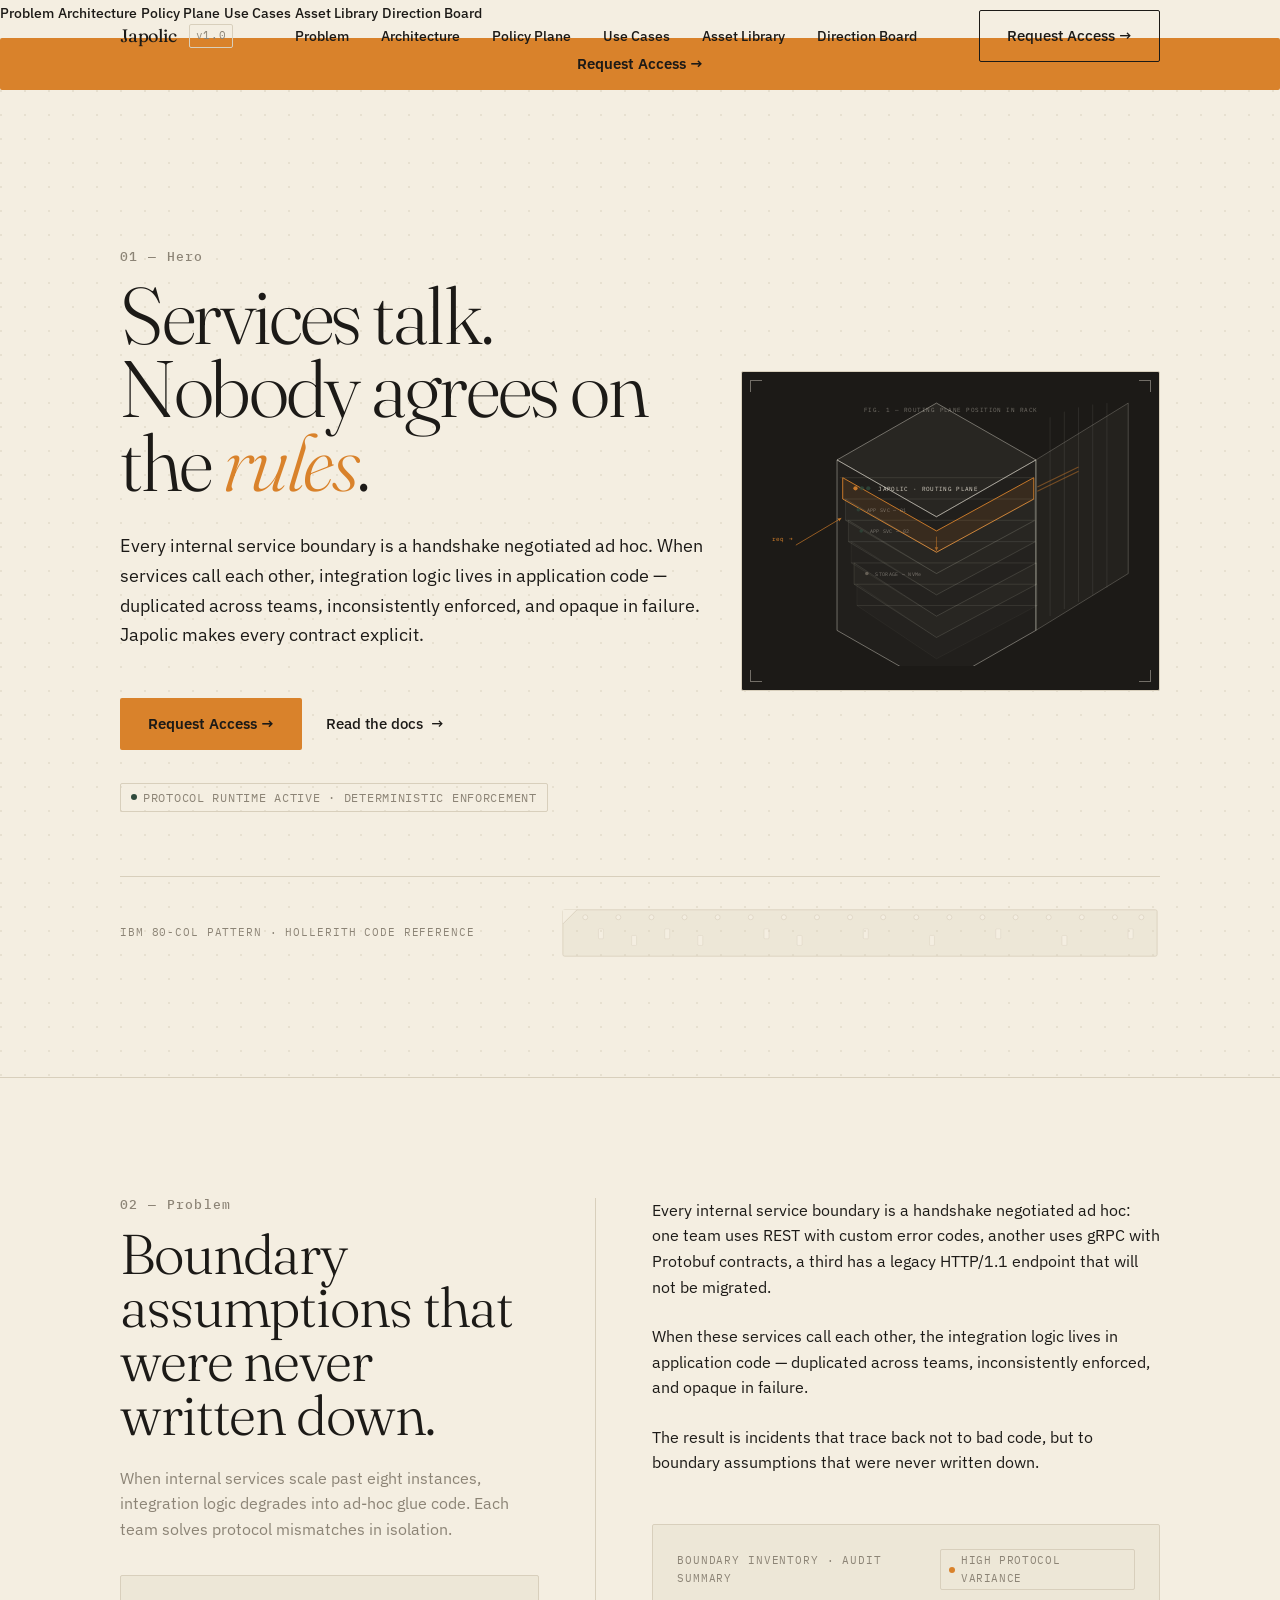
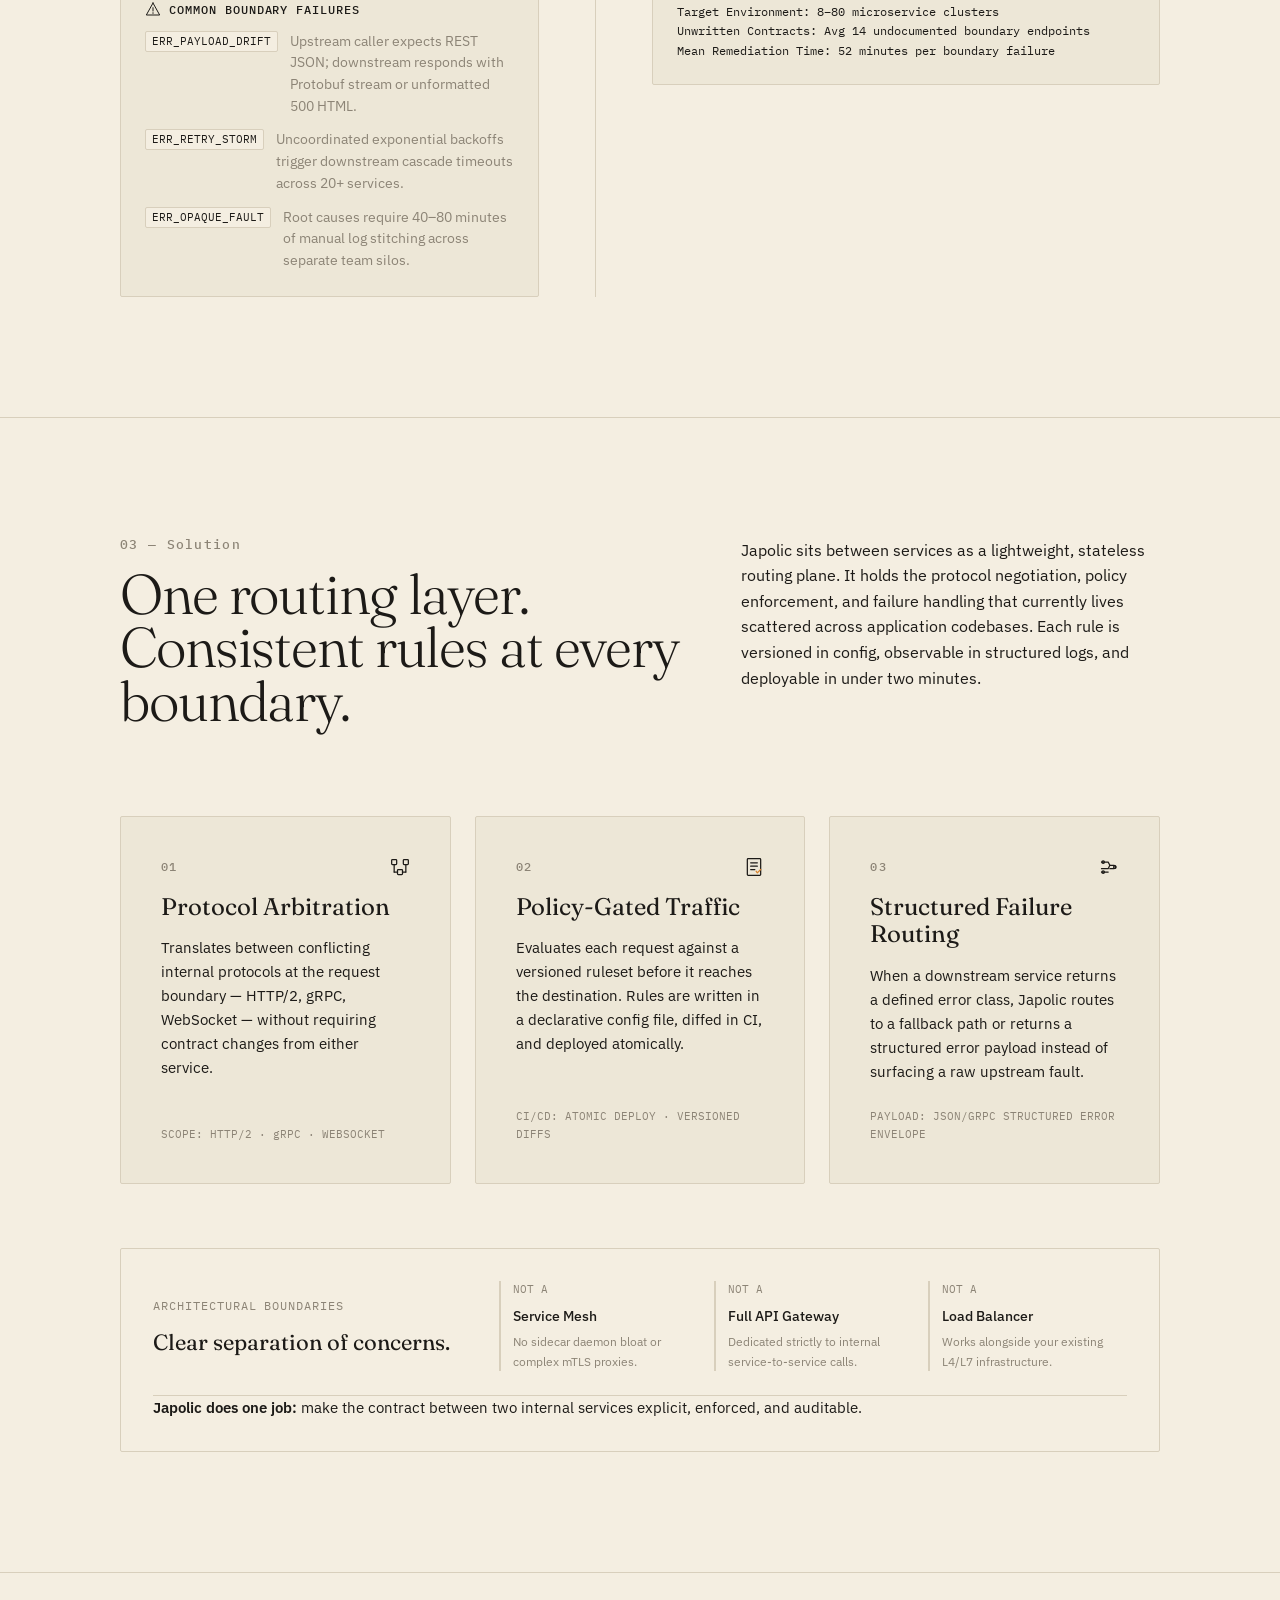
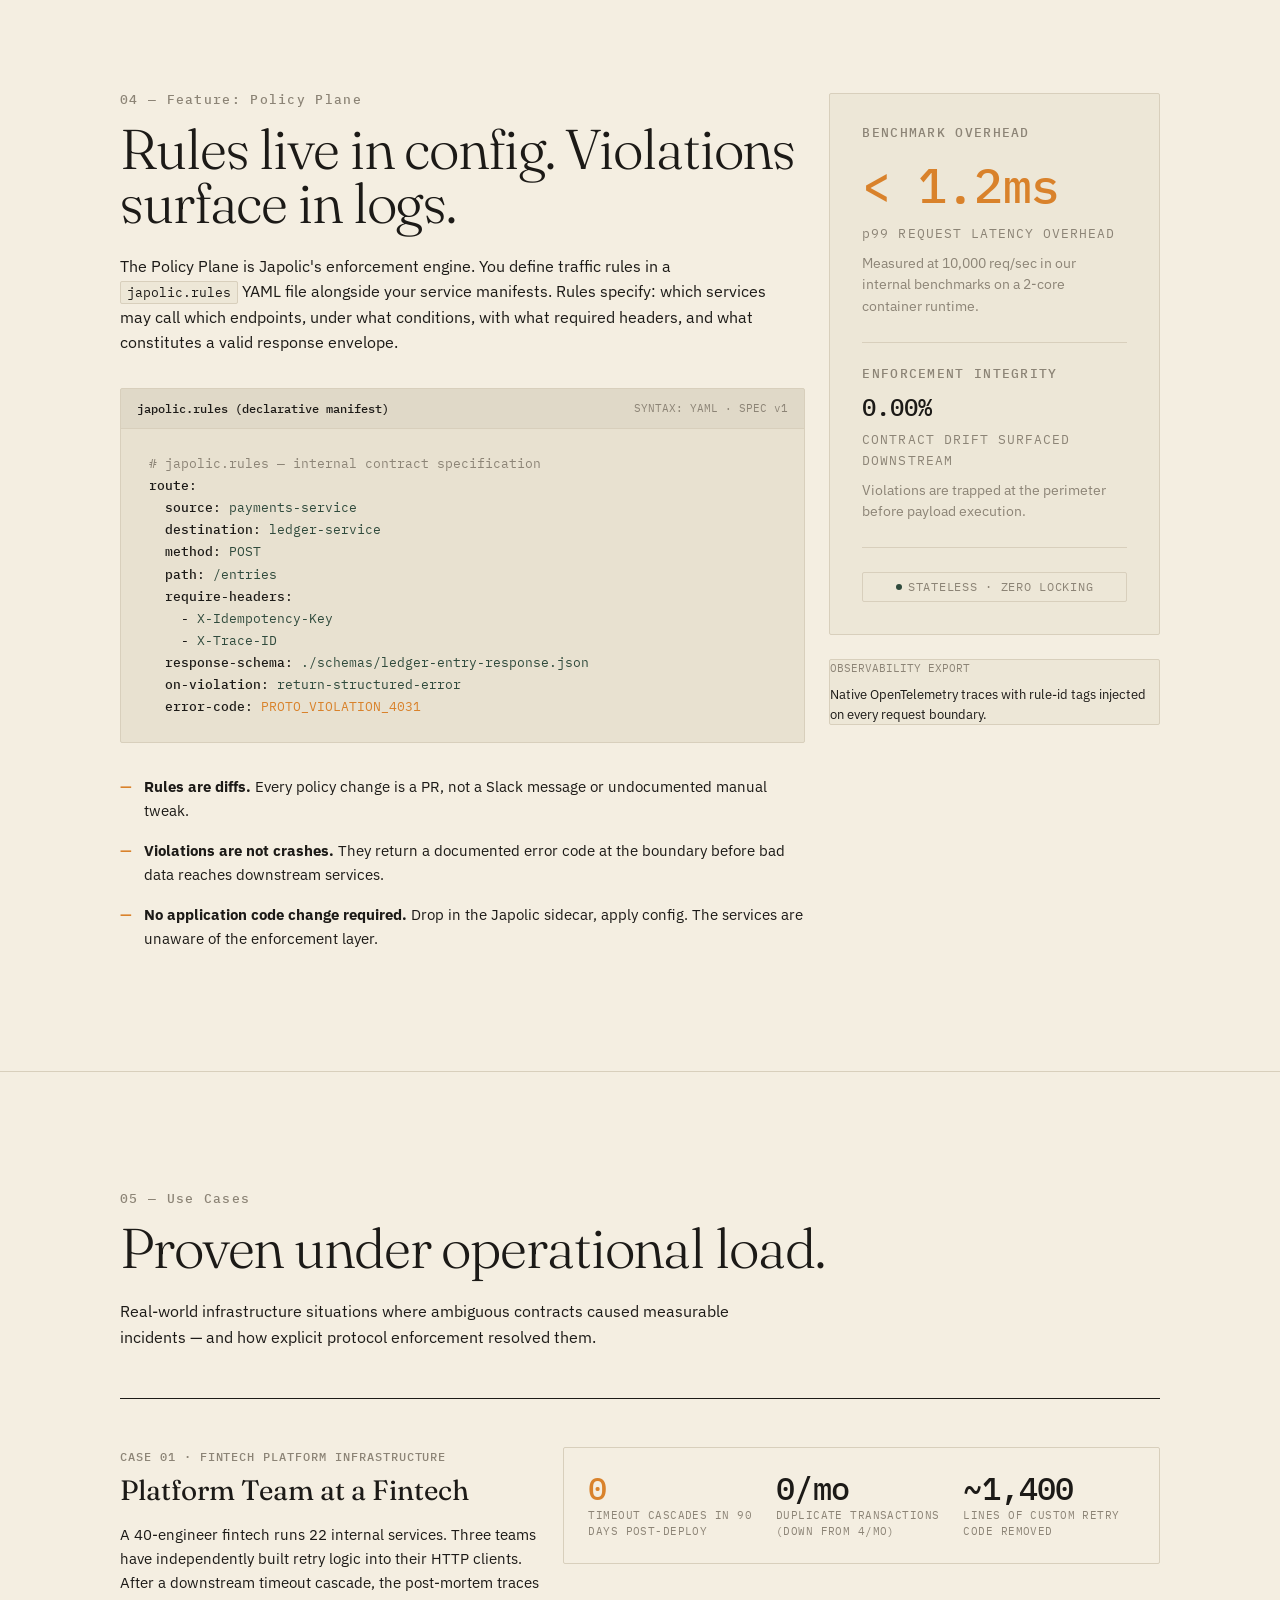
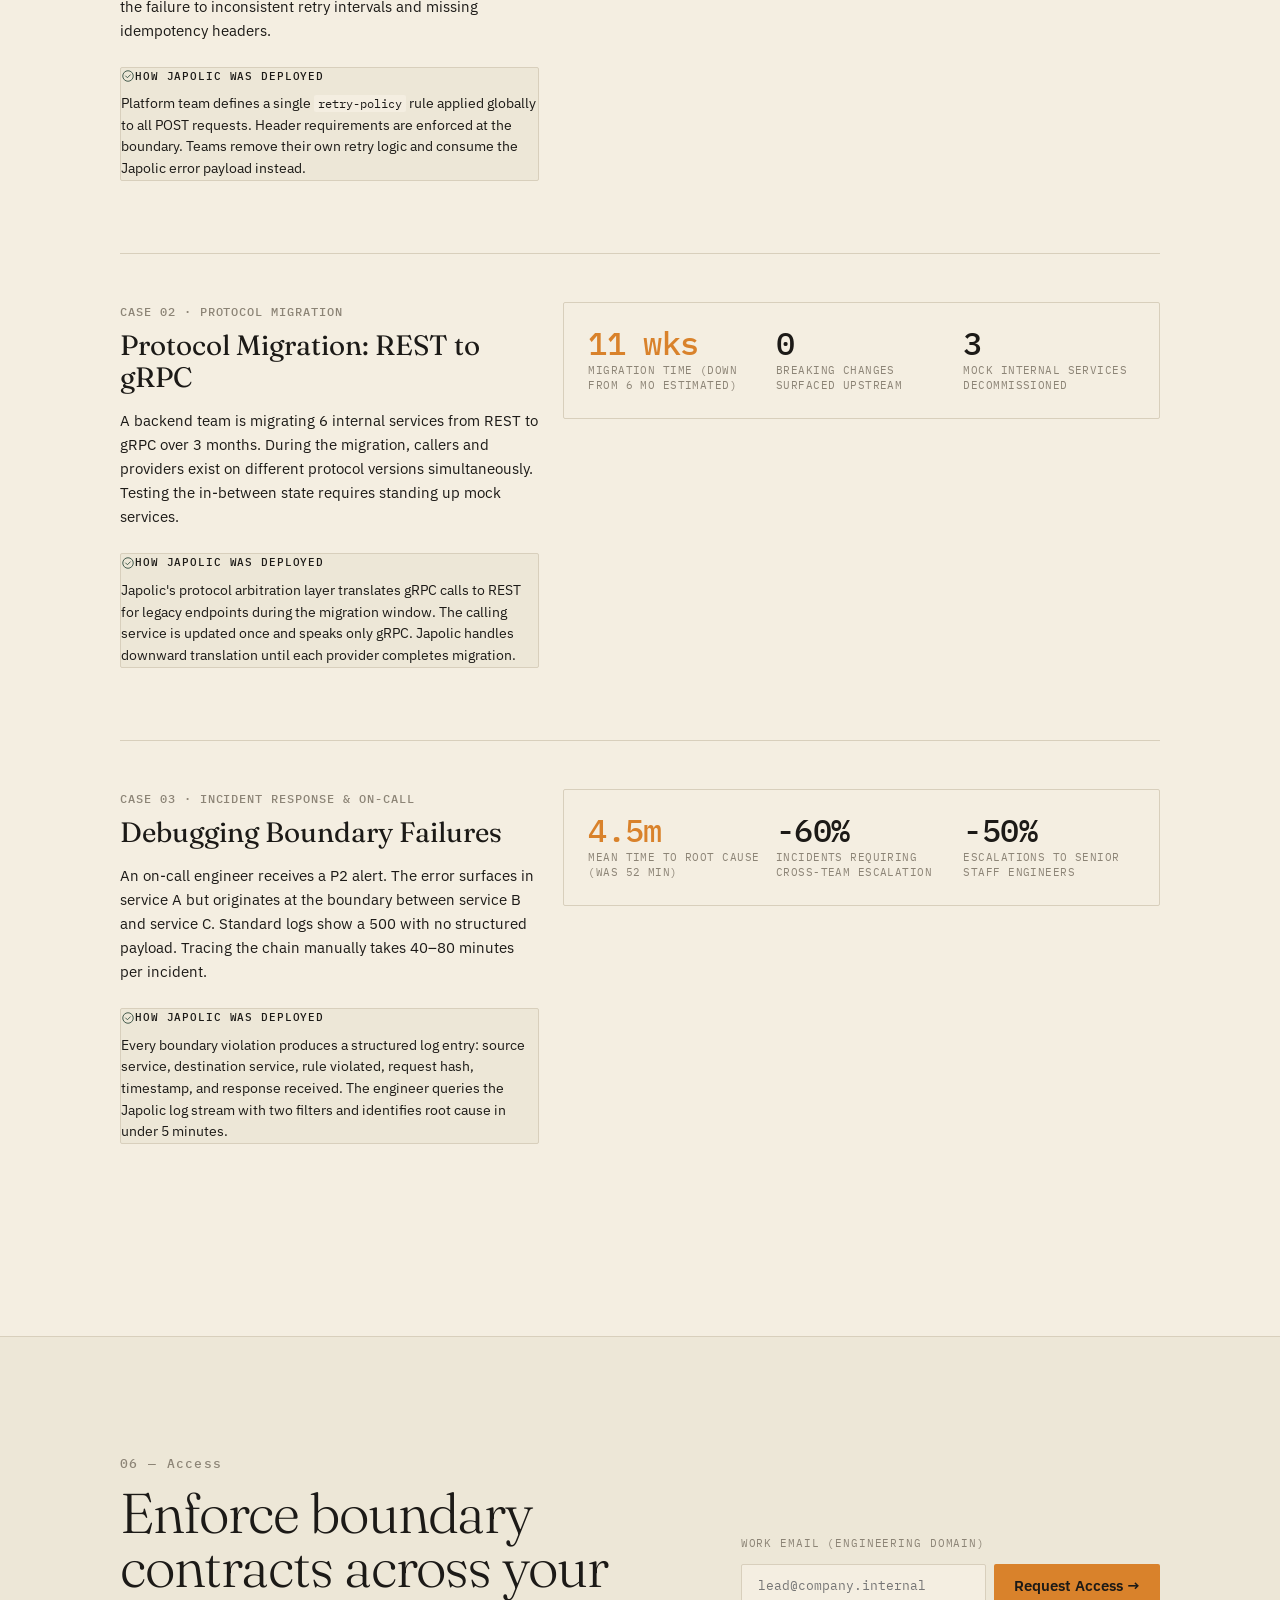
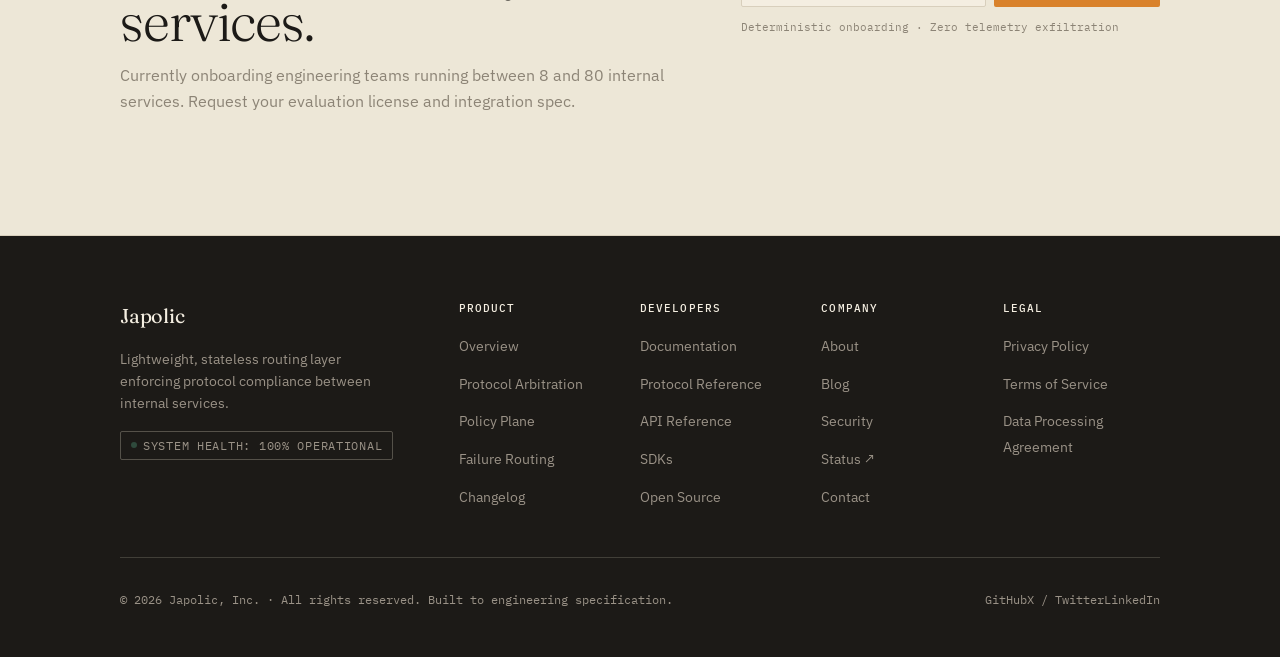
==== index.html @ 3a9a4a9c "Create SVG assets: dot-grid, punch-card motif, engineering registration marks, isometric" ====
<!DOCTYPE html>
<html lang="en">
<head>
  <meta charset="UTF-8">
  <meta name="viewport" content="width=device-width, initial-scale=1.0">
  <title>Japolic — Protocol Enforcement &amp; Routing for Internal Services</title>
  <meta name="description" content="Japolic sits between services as a lightweight, stateless routing plane. It holds protocol negotiation, policy enforcement, and structured failure handling.">
  
  <!-- Single Source of Truth Stylesheets -->
  <link rel="stylesheet" href="tokens.css">
  <link rel="stylesheet" href="landing.css">
</head>
<body>

  <!-- Accessible Skip Link -->
  <a href="#main-content" class="skip-link">Skip to main content</a>

  <!-- ============================================================
       00 — NAVIGATION
       ============================================================ -->
  <header class="site-header" id="site-header">
    <div class="nav-container">
      <div class="brand-group">
        <a href="#hero" class="brand-wordmark" aria-label="Japolic Homepage">Japolic</a>
        <span class="brand-version">v1.0</span>
      </div>

      <nav aria-label="Primary Navigation">
        <ul class="nav-links">
          <li><a href="#problem" class="nav-link">Problem</a></li>
          <li><a href="#solution" class="nav-link">Architecture</a></li>
          <li><a href="#feature" class="nav-link">Policy Plane</a></li>
          <li><a href="#use-cases" class="nav-link">Use Cases</a></li>
          <li><a href="assets.html" class="nav-link">Asset Library</a></li>
          <li><a href="direction.html" class="nav-link">Direction Board</a></li>
        </ul>
      </nav>

      <div class="nav-actions">
        <a href="#request-access" class="btn-ghost">Request Access &rarr;</a>
        <button class="nav-toggle" id="nav-toggle" aria-expanded="false" aria-controls="mobile-nav" aria-label="Toggle navigation menu">
          Menu
        </button>
      </div>
    </div>
  </header>

  <!-- Collapsible Mobile Navigation Drawer -->
  <div class="mobile-nav-drawer" id="mobile-nav" aria-hidden="true">
    <a href="#problem" class="nav-link mobile-link">Problem</a>
    <a href="#solution" class="nav-link mobile-link">Architecture</a>
    <a href="#feature" class="nav-link mobile-link">Policy Plane</a>
    <a href="#use-cases" class="nav-link mobile-link">Use Cases</a>
    <a href="assets.html" class="nav-link mobile-link">Asset Library</a>
    <a href="direction.html" class="nav-link mobile-link">Direction Board</a>
    <a href="#request-access" class="btn-primary" style="margin-top: 12px; width: 100%; text-align: center;">Request Access &rarr;</a>
  </div>

  <main id="main-content">

    <!-- ============================================================
         01 — HERO
         ============================================================ -->
    <section class="hero-section" id="hero" aria-labelledby="hero-title">
      <!-- Background SVG Dot Grid -->
      <div class="hero-backdrop" aria-hidden="true">
        <svg width="100%" height="100%" xmlns="http://www.w3.org/2000/svg">
          <defs>
            <pattern id="hero-dot-grid" x="0" y="0" width="24" height="24" patternUnits="userSpaceOnUse">
              <circle cx="1" cy="1" r="1" fill="var(--c-hairline)"/>
            </pattern>
          </defs>
          <rect width="100%" height="100%" fill="url(#hero-dot-grid)"/>
        </svg>
      </div>

      <div class="container hero-content">
        <!-- 7-Column Left Content -->
        <div class="hero-text-col">
          <span class="label">01 &mdash; Hero</span>
          <h1 class="hero-h1" id="hero-title">
            Services talk. Nobody agrees on the <em>rules</em>.
          </h1>
          <p class="hero-sub">
            Every internal service boundary is a handshake negotiated ad hoc. When services call each other, integration logic lives in application code &mdash; duplicated across teams, inconsistently enforced, and opaque in failure. Japolic makes every contract explicit.
          </p>
          <div class="hero-cta-group">
            <a href="#request-access" class="btn-primary">Request Access &rarr;</a>
            <a href="#solution" class="text-arrow-link">
              Read the docs <span class="arrow">&rarr;</span>
            </a>
          </div>

          <div style="margin-top: var(--sp-32);">
            <div class="status-chip">
              <span class="status-dot ok"></span>
              <span>PROTOCOL RUNTIME ACTIVE &middot; DETERMINISTIC ENFORCEMENT</span>
            </div>
          </div>
        </div>

        <!-- 5-Column Right: Isometric Server Rack Line Drawing -->
        <div class="hero-diagram-col">
          <div class="hero-diagram-frame" role="img" aria-label="Isometric technical drawing of a server rack with Japolic routing plane highlighted in amber">
            <!-- Engineering corner marks -->
            <div class="reg-mark-tl"></div>
            <div class="reg-mark-tr"></div>
            <div class="reg-mark-bl"></div>
            <div class="reg-mark-br"></div>

            <svg width="100%" height="auto" viewBox="0 0 520 380" xmlns="http://www.w3.org/2000/svg" style="display: block;">
              <defs>
                <marker id="arr-amber-hero" markerWidth="6" markerHeight="6" refX="5" refY="3" orient="auto">
                  <path d="M0,0.5 L5,3 L0,5.5 Z" fill="var(--c-amber)"/>
                </marker>
              </defs>

              <!-- Rack Outer Shell Front Face -->
              <polygon points="100,330 240,410 380,330 380,90 240,170 100,90"
                       fill="rgba(244,238,225,0.025)"
                       stroke="rgba(244,238,225,0.55)" stroke-width="1"/>
              <!-- Top Face -->
              <polygon points="100,90 240,170 380,90 240,10"
                       fill="rgba(244,238,225,0.05)"
                       stroke="rgba(244,238,225,0.55)" stroke-width="1"/>
              <!-- Right Side Face -->
              <polygon points="380,90 380,330 510,250 510,10"
                       fill="rgba(244,238,225,0.035)"
                       stroke="rgba(244,238,225,0.3)" stroke-width="1"/>

              <!-- Rack Unit Dividers -->
              <g stroke="rgba(244,238,225,0.18)" stroke-width="0.75">
                <line x1="104" y1="115" x2="376" y2="115"/>
                <line x1="108" y1="145" x2="377" y2="145"/>
                <line x1="112" y1="175" x2="378" y2="175"/>
                <line x1="116" y1="205" x2="379" y2="205"/>
                <line x1="120" y1="235" x2="380" y2="235"/>
                <line x1="124" y1="265" x2="381" y2="265"/>
                <line x1="128" y1="295" x2="382" y2="295"/>
              </g>

              <!-- U1 — JAPOLIC ROUTING PLANE (Amber Accent) -->
              <polygon points="108,115 240,190 377,115 377,145 240,220 108,145"
                       fill="rgba(217,130,43,0.12)"
                       stroke="var(--c-amber)" stroke-width="1.25"/>
              <circle cx="126" cy="130" r="3" fill="var(--c-amber)" opacity="0.9"/>
              <circle cx="135" cy="130" r="3" fill="var(--c-green)" opacity="0.8"/>
              <circle cx="144" cy="130" r="3" fill="var(--c-green)" opacity="0.8"/>
              <text x="158" y="134" font-family="var(--font-mono)" font-size="8"
                    fill="rgba(244,238,225,0.85)" letter-spacing="0.06em">JAPOLIC &middot; ROUTING PLANE</text>

              <!-- U2 — APP SVC 01 -->
              <polygon points="112,145 240,220 378,145 378,175 240,250 112,175"
                       fill="rgba(244,238,225,0.03)"
                       stroke="rgba(244,238,225,0.18)" stroke-width="0.75"/>
              <circle cx="130" cy="160" r="2.5" fill="var(--c-green)" opacity="0.7"/>
              <text x="142" y="163" font-family="var(--font-mono)" font-size="7"
                    fill="rgba(244,238,225,0.4)" letter-spacing="0.06em">APP SVC &mdash; 01</text>

              <!-- U3 — APP SVC 02 -->
              <polygon points="116,175 240,250 379,175 379,205 240,280 116,205"
                       fill="rgba(244,238,225,0.03)"
                       stroke="rgba(244,238,225,0.18)" stroke-width="0.75"/>
              <circle cx="134" cy="190" r="2.5" fill="var(--c-green)" opacity="0.7"/>
              <text x="146" y="193" font-family="var(--font-mono)" font-size="7"
                    fill="rgba(244,238,225,0.4)" letter-spacing="0.06em">APP SVC &mdash; 02</text>

              <!-- U4 — Empty -->
              <polygon points="120,205 240,280 380,205 380,235 240,310 120,235"
                       fill="rgba(244,238,225,0.01)"
                       stroke="rgba(244,238,225,0.10)" stroke-width="0.75"/>

              <!-- U5 — Storage -->
              <polygon points="124,235 240,310 381,235 381,265 240,340 124,265"
                       fill="rgba(244,238,225,0.03)"
                       stroke="rgba(244,238,225,0.18)" stroke-width="0.75"/>
              <circle cx="142" cy="250" r="2.5" fill="var(--c-muted)" opacity="0.6"/>
              <text x="154" y="253" font-family="var(--font-mono)" font-size="7"
                    fill="rgba(244,238,225,0.4)" letter-spacing="0.06em">STORAGE &mdash; NVMe</text>

              <!-- U6 — Empty -->
              <polygon points="128,265 240,340 382,265 382,295 240,370 128,295"
                       fill="rgba(244,238,225,0.01)"
                       stroke="rgba(244,238,225,0.08)" stroke-width="0.75"/>

              <!-- Right Face Bus & Channel -->
              <g stroke="rgba(244,238,225,0.12)" stroke-width="1">
                <line x1="400" y1="30" x2="400" y2="310"/>
                <line x1="420" y1="22" x2="420" y2="300"/>
                <line x1="440" y1="16" x2="440" y2="290"/>
                <line x1="460" y1="12" x2="460" y2="280"/>
                <line x1="480" y1="10" x2="480" y2="270"/>
              </g>

              <!-- Amber Cable Route -->
              <g stroke="rgba(217,130,43,0.45)" stroke-width="1.5">
                <line x1="382" y1="128" x2="440" y2="100"/>
                <line x1="382" y1="134" x2="440" y2="106"/>
              </g>

              <!-- Incoming Request Vector -->
              <path d="M 42,210 L 106,172"
                    stroke="var(--c-amber)" stroke-width="1"
                    fill="none" opacity="0.9"
                    marker-end="url(#arr-amber-hero)"/>
              <path d="M 240,198 L 240,218"
                    stroke="var(--c-amber)" stroke-width="1"
                    fill="none" opacity="0.7"
                    marker-end="url(#arr-amber-hero)"/>

              <text x="8" y="204" font-family="var(--font-mono)" font-size="8"
                    fill="var(--c-amber)" letter-spacing="0.06em">req &rarr;</text>

              <text x="260" y="22" text-anchor="middle"
                    font-family="var(--font-mono)" font-size="8"
                    fill="rgba(244,238,225,0.4)" letter-spacing="0.08em">
                FIG. 1 &mdash; ROUTING PLANE POSITION IN RACK
              </text>
            </svg>
          </div>
        </div>
      </div>

      <!-- Hollerith Punch-Card Decorative Motif Strip -->
      <div class="container punch-card-strip-wrap">
        <span class="punch-card-label">IBM 80-COL PATTERN &middot; HOLLERITH CODE REFERENCE</span>
        <svg width="600" height="48" viewBox="0 0 720 58" xmlns="http://www.w3.org/2000/svg" aria-label="Punch-card encoding strip" role="img" style="max-width: 100%;">
          <rect x="1" y="1" width="718" height="56" rx="2" fill="var(--c-surface)" stroke="var(--c-hairline)" stroke-width="1"/>
          <polygon points="1,1 18,1 1,18" fill="var(--c-paper)"/>
          <line x1="1" y1="18" x2="18" y2="1" stroke="var(--c-hairline)" stroke-width="1"/>
          <!-- Sprockets -->
          <g fill="var(--c-paper)" stroke="var(--c-hairline)" stroke-width="0.75">
            <circle cx="28" cy="10" r="3"/>
            <circle cx="68" cy="10" r="3"/>
            <circle cx="108" cy="10" r="3"/>
            <circle cx="148" cy="10" r="3"/>
            <circle cx="188" cy="10" r="3"/>
            <circle cx="228" cy="10" r="3"/>
            <circle cx="268" cy="10" r="3"/>
            <circle cx="308" cy="10" r="3"/>
            <circle cx="348" cy="10" r="3"/>
            <circle cx="388" cy="10" r="3"/>
            <circle cx="428" cy="10" r="3"/>
            <circle cx="468" cy="10" r="3"/>
            <circle cx="508" cy="10" r="3"/>
            <circle cx="548" cy="10" r="3"/>
            <circle cx="588" cy="10" r="3"/>
            <circle cx="628" cy="10" r="3"/>
            <circle cx="668" cy="10" r="3"/>
            <circle cx="700" cy="10" r="3"/>
          </g>
          <!-- Punched slots -->
          <g fill="var(--c-paper)" stroke="var(--c-hairline)" stroke-width="0.5">
            <rect x="44" y="24" width="6" height="12" rx="1"/>
            <rect x="84" y="32" width="6" height="12" rx="1"/>
            <rect x="124" y="24" width="6" height="12" rx="1"/>
            <rect x="164" y="32" width="6" height="12" rx="1"/>
            <rect x="244" y="24" width="6" height="12" rx="1"/>
            <rect x="284" y="32" width="6" height="12" rx="1"/>
            <rect x="364" y="24" width="6" height="12" rx="1"/>
            <rect x="444" y="32" width="6" height="12" rx="1"/>
            <rect x="524" y="24" width="6" height="12" rx="1"/>
            <rect x="604" y="32" width="6" height="12" rx="1"/>
            <rect x="684" y="24" width="6" height="12" rx="1"/>
          </g>
        </svg>
      </div>
    </section>

    <!-- ============================================================
         02 — THE PROBLEM
         ============================================================ -->
    <section class="problem-section" id="problem" aria-labelledby="problem-title">
      <div class="container">
        <div class="problem-grid">
          <!-- 5-Column Left Header & Friction Breakdown -->
          <div class="problem-header-col">
            <span class="label">02 &mdash; Problem</span>
            <h2 class="section-h2" id="problem-title">
              Boundary assumptions that were never written down.
            </h2>
            <p class="body-lead" style="color: var(--c-muted);">
              When internal services scale past eight instances, integration logic degrades into ad-hoc glue code. Each team solves protocol mismatches in isolation.
            </p>

            <div class="problem-callout-box">
              <div class="problem-callout-title">
                <!-- Warning/Violation Icon -->
                <svg width="16" height="16" viewBox="0 0 24 24" fill="none" aria-hidden="true">
                  <path d="M12 3L2 21h20L12 3z" stroke="var(--c-ink)" stroke-width="1.5" stroke-linecap="round" stroke-linejoin="round"/>
                  <line x1="12" y1="10" x2="12" y2="15" stroke="var(--c-ink)" stroke-width="1.5" stroke-linecap="round"/>
                  <circle cx="12" cy="18" r="0.75" fill="var(--c-ink)" stroke="var(--c-ink)" stroke-width="0.5"/>
                </svg>
                <span>COMMON BOUNDARY FAILURES</span>
              </div>
              <ul class="problem-items-list">
                <li class="problem-item">
                  <span class="problem-item-code">ERR_PAYLOAD_DRIFT</span>
                  <span>Upstream caller expects REST JSON; downstream responds with Protobuf stream or unformatted 500 HTML.</span>
                </li>
                <li class="problem-item">
                  <span class="problem-item-code">ERR_RETRY_STORM</span>
                  <span>Uncoordinated exponential backoffs trigger downstream cascade timeouts across 20+ services.</span>
                </li>
                <li class="problem-item">
                  <span class="problem-item-code">ERR_OPAQUE_FAULT</span>
                  <span>Root causes require 40&ndash;80 minutes of manual log stitching across separate team silos.</span>
                </li>
              </ul>
            </div>
          </div>

          <!-- 1-Column Center Hairline Divider -->
          <div class="problem-divider-col">
            <div class="vertical-rule"></div>
          </div>

          <!-- 6-Column Right Body & Analysis -->
          <div class="problem-body-col">
            <p class="body-lead">
              Every internal service boundary is a handshake negotiated ad hoc: one team uses REST with custom error codes, another uses gRPC with Protobuf contracts, a third has a legacy HTTP/1.1 endpoint that will not be migrated.
            </p>
            <p class="body-lead">
              When these services call each other, the integration logic lives in application code &mdash; duplicated across teams, inconsistently enforced, and opaque in failure.
            </p>
            <p class="body-lead">
              The result is incidents that trace back not to bad code, but to boundary assumptions that were never written down.
            </p>

            <!-- Technical Registration Frame Specimen -->
            <div style="margin-top: var(--sp-48); background: var(--c-surface); border: 1px solid var(--c-hairline); border-radius: var(--r-sm); padding: var(--sp-24);">
              <div style="display: flex; align-items: center; justify-content: space-between; margin-bottom: 12px;">
                <span style="font-family: var(--font-mono); font-size: 11px; letter-spacing: 0.08em; color: var(--c-muted);">BOUNDARY INVENTORY &middot; AUDIT SUMMARY</span>
                <span class="status-chip" style="padding: 2px 8px; font-size: 11px;">
                  <span class="status-dot warn"></span>
                  <span>HIGH PROTOCOL VARIANCE</span>
                </span>
              </div>
              <div style="font-family: var(--font-mono); font-size: 12px; line-height: 1.6; color: var(--c-ink);">
                <div>Target Environment: 8&ndash;80 microservice clusters</div>
                <div>Unwritten Contracts: Avg 14 undocumented boundary endpoints</div>
                <div>Mean Remediation Time: 52 minutes per boundary failure</div>
              </div>
            </div>
          </div>
        </div>
      </div>
    </section>

    <!-- ============================================================
         03 — THE SOLUTION
         ============================================================ -->
    <section class="solution-section" id="solution" aria-labelledby="solution-title">
      <div class="container">
        <!-- Section Header -->
        <div class="solution-header-grid">
          <div class="solution-header-left">
            <span class="label">03 &mdash; Solution</span>
            <h2 class="section-h2" id="solution-title">
              One routing layer. Consistent rules at every boundary.
            </h2>
          </div>
          <div class="solution-header-right">
            <p class="body-lead">
              Japolic sits between services as a lightweight, stateless routing plane. It holds the protocol negotiation, policy enforcement, and failure handling that currently lives scattered across application codebases. Each rule is versioned in config, observable in structured logs, and deployable in under two minutes.
            </p>
          </div>
        </div>

        <!-- 3 Core Capabilities Cards -->
        <div class="capabilities-grid">
          <!-- Card 1 -->
          <div class="capability-card">
            <div>
              <div class="capability-num">
                <span>01</span>
                <!-- Protocol icon -->
                <svg width="20" height="20" viewBox="0 0 24 24" fill="none" aria-hidden="true">
                  <rect x="2" y="3" width="6" height="6" rx="1" stroke="var(--c-ink)" stroke-width="1.5"/>
                  <rect x="16" y="3" width="6" height="6" rx="1" stroke="var(--c-ink)" stroke-width="1.5"/>
                  <rect x="9" y="15" width="6" height="6" rx="1" stroke="var(--c-ink)" stroke-width="1.5"/>
                  <line x1="5" y1="9" x2="5" y2="18" stroke="var(--c-ink)" stroke-width="1.5" stroke-linecap="round"/>
                  <line x1="5" y1="18" x2="9" y2="18" stroke="var(--c-ink)" stroke-width="1.5" stroke-linecap="round"/>
                  <line x1="19" y1="9" x2="19" y2="18" stroke="var(--c-ink)" stroke-width="1.5" stroke-linecap="round"/>
                  <line x1="15" y1="18" x2="19" y2="18" stroke="var(--c-ink)" stroke-width="1.5" stroke-linecap="round"/>
                </svg>
              </div>
              <h3 class="capability-title">Protocol Arbitration</h3>
              <p class="capability-desc">
                Translates between conflicting internal protocols at the request boundary &mdash; HTTP/2, gRPC, WebSocket &mdash; without requiring contract changes from either service.
              </p>
            </div>
            <div style="margin-top: var(--sp-24); font-family: var(--font-mono); font-size: 11px; color: var(--c-muted);">
              SCOPE: HTTP/2 &middot; gRPC &middot; WEBSOCKET
            </div>
          </div>

          <!-- Card 2 -->
          <div class="capability-card">
            <div>
              <div class="capability-num">
                <span>02</span>
                <!-- Policy icon -->
                <svg width="20" height="20" viewBox="0 0 24 24" fill="none" aria-hidden="true">
                  <rect x="4" y="2" width="16" height="20" rx="1" stroke="var(--c-ink)" stroke-width="1.5"/>
                  <line x1="8" y1="7" x2="16" y2="7" stroke="var(--c-ink)" stroke-width="1.5" stroke-linecap="round"/>
                  <line x1="8" y1="11" x2="16" y2="11" stroke="var(--c-ink)" stroke-width="1.5" stroke-linecap="round"/>
                  <line x1="8" y1="15" x2="13" y2="15" stroke="var(--c-ink)" stroke-width="1.5" stroke-linecap="round"/>
                  <path d="M14.5 17l1.5 2L20 15" stroke="var(--c-amber)" stroke-width="1.5" stroke-linecap="round" stroke-linejoin="round"/>
                </svg>
              </div>
              <h3 class="capability-title">Policy-Gated Traffic</h3>
              <p class="capability-desc">
                Evaluates each request against a versioned ruleset before it reaches the destination. Rules are written in a declarative config file, diffed in CI, and deployed atomically.
              </p>
            </div>
            <div style="margin-top: var(--sp-24); font-family: var(--font-mono); font-size: 11px; color: var(--c-muted);">
              CI/CD: ATOMIC DEPLOY &middot; VERSIONED DIFFS
            </div>
          </div>

          <!-- Card 3 -->
          <div class="capability-card">
            <div>
              <div class="capability-num">
                <span>03</span>
                <!-- Route / Failure icon -->
                <svg width="20" height="20" viewBox="0 0 24 24" fill="none" aria-hidden="true">
                  <path d="M3 6h8l2 4-2 4H3" stroke="var(--c-ink)" stroke-width="1.5" stroke-linecap="round" stroke-linejoin="round"/>
                  <path d="M13 10h5a2 2 0 0 1 2 2v0a2 2 0 0 1-2 2h-5" stroke="var(--c-ink)" stroke-width="1.5" stroke-linecap="round" stroke-linejoin="round"/>
                  <circle cx="5" cy="6" r="1.5" stroke="var(--c-ink)" stroke-width="1.5" fill="none"/>
                  <circle cx="19" cy="12" r="1.5" stroke="var(--c-ink)" stroke-width="1.5" fill="none"/>
                  <circle cx="5" cy="18" r="1.5" stroke="var(--c-ink)" stroke-width="1.5" fill="none"/>
                  <path d="M3 18h8" stroke="var(--c-ink)" stroke-width="1.5" stroke-linecap="round"/>
                </svg>
              </div>
              <h3 class="capability-title">Structured Failure Routing</h3>
              <p class="capability-desc">
                When a downstream service returns a defined error class, Japolic routes to a fallback path or returns a structured error payload instead of surfacing a raw upstream fault.
              </p>
            </div>
            <div style="margin-top: var(--sp-24); font-family: var(--font-mono); font-size: 11px; color: var(--c-muted);">
              PAYLOAD: JSON/GRPC STRUCTURED ERROR ENVELOPE
            </div>
          </div>
        </div>

        <!-- "What Japolic is not" Contrast Panel -->
        <div class="what-it-is-not-panel">
          <div class="what-it-is-not-grid">
            <div>
              <span class="what-it-is-not-lead">Architectural Boundaries</span>
              <h3 style="font-family: var(--font-display); font-size: 22px; color: var(--c-ink); margin-top: 8px;">
                Clear separation of concerns.
              </h3>
            </div>
            <div class="what-it-is-not-items">
              <div class="not-item">
                <span class="not-item-tag">NOT A</span>
                <span class="not-item-text">Service Mesh</span>
                <p style="font-size: 12px; color: var(--c-muted); margin-top: 4px;">No sidecar daemon bloat or complex mTLS proxies.</p>
              </div>
              <div class="not-item">
                <span class="not-item-tag">NOT A</span>
                <span class="not-item-text">Full API Gateway</span>
                <p style="font-size: 12px; color: var(--c-muted); margin-top: 4px;">Dedicated strictly to internal service-to-service calls.</p>
              </div>
              <div class="not-item">
                <span class="not-item-tag">NOT A</span>
                <span class="not-item-text">Load Balancer</span>
                <p style="font-size: 12px; color: var(--c-muted); margin-top: 4px;">Works alongside your existing L4/L7 infrastructure.</p>
              </div>
            </div>
          </div>
          <div class="one-job-statement">
            <strong>Japolic does one job:</strong> make the contract between two internal services explicit, enforced, and auditable.
          </div>
        </div>
      </div>
    </section>

    <!-- ============================================================
         04 — FEATURE DEEP-DIVE: POLICY PLANE
         ============================================================ -->
    <section class="feature-section" id="feature" aria-labelledby="feature-title">
      <div class="container">
        <div class="feature-grid">
          <!-- 8-Column Left Main Column -->
          <div class="feature-main-col">
            <span class="label">04 &mdash; Feature: Policy Plane</span>
            <h2 class="feature-title" id="feature-title">
              Rules live in config. Violations surface in logs.
            </h2>
            <p class="feature-lead">
              The Policy Plane is Japolic's enforcement engine. You define traffic rules in a <code style="font-family: var(--font-mono); font-size: 13px; background: var(--c-surface); padding: 2px 6px; border: 1px solid var(--c-hairline); border-radius: var(--r-sm);">japolic.rules</code> YAML file alongside your service manifests. Rules specify: which services may call which endpoints, under what conditions, with what required headers, and what constitutes a valid response envelope.
            </p>

            <!-- Real Syntax-Styled Code Window -->
            <div class="code-window">
              <div class="code-header">
                <span class="code-filename">japolic.rules (declarative manifest)</span>
                <span class="code-badge">SYNTAX: YAML &middot; SPEC v1</span>
              </div>
              <pre class="code-block"><code><span class="c-comment"># japolic.rules &mdash; internal contract specification</span>
<span class="c-key">route</span>:
  <span class="c-key">source</span>: <span class="c-val">payments-service</span>
  <span class="c-key">destination</span>: <span class="c-val">ledger-service</span>
  <span class="c-key">method</span>: <span class="c-val">POST</span>
  <span class="c-key">path</span>: <span class="c-val">/entries</span>
  <span class="c-key">require-headers</span>:
    - <span class="c-val">X-Idempotency-Key</span>
    - <span class="c-val">X-Trace-ID</span>
  <span class="c-key">response-schema</span>: <span class="c-val">./schemas/ledger-entry-response.json</span>
  <span class="c-key">on-violation</span>: <span class="c-val">return-structured-error</span>
  <span class="c-key">error-code</span>: <span class="c-num">PROTO_VIOLATION_4031</span></code></pre>
            </div>

            <!-- Bullet Points -->
            <ul class="feature-points">
              <li class="feature-point-item">
                <span><strong>Rules are diffs.</strong> Every policy change is a PR, not a Slack message or undocumented manual tweak.</span>
              </li>
              <li class="feature-point-item">
                <span><strong>Violations are not crashes.</strong> They return a documented error code at the boundary before bad data reaches downstream services.</span>
              </li>
              <li class="feature-point-item">
                <span><strong>No application code change required.</strong> Drop in the Japolic sidecar, apply config. The services are unaware of the enforcement layer.</span>
              </li>
            </ul>
          </div>

          <!-- 4-Column Right Metric & Stat Panel -->
          <div class="feature-side-col">
            <div class="stat-panel">
              <span class="label" style="margin-bottom: 8px;">BENCHMARK OVERHEAD</span>
              <div class="stat-value">&lt; 1.2ms</div>
              <span class="stat-unit">p99 REQUEST LATENCY OVERHEAD</span>
              <p class="stat-context">
                Measured at 10,000 req/sec in our internal benchmarks on a 2-core container runtime.
              </p>

              <div class="stat-divider"></div>

              <span class="label" style="margin-bottom: 8px;">ENFORCEMENT INTEGRITY</span>
              <div style="font-family: var(--font-mono); font-size: 24px; font-weight: 500; color: var(--c-ink); margin-bottom: 4px;">
                0.00%
              </div>
              <span class="stat-unit">CONTRACT DRIFT SURFACED DOWNSTREAM</span>
              <p class="stat-context">
                Violations are trapped at the perimeter before payload execution.
              </p>

              <div class="stat-divider"></div>

              <div class="status-chip" style="width: 100%; justify-content: center;">
                <span class="status-dot ok"></span>
                <span>STATELESS &middot; ZERO LOCKING</span>
              </div>
            </div>

            <!-- Diagnostic Registration Widget -->
            <div style="background: var(--c-surface); border: 1px solid var(--c-hairline); border-radius: var(--r-sm); padding: var(--sp-20);">
              <div style="font-family: var(--font-mono); font-size: 11px; color: var(--c-muted); margin-bottom: 8px;">
                OBSERVABILITY EXPORT
              </div>
              <p style="font-size: 13px; line-height: 1.5; color: var(--c-ink);">
                Native OpenTelemetry traces with rule-id tags injected on every request boundary.
              </p>
            </div>
          </div>
        </div>
      </div>
    </section>

    <!-- ============================================================
         05 — USE CASES
         ============================================================ -->
    <section class="use-cases-section" id="use-cases" aria-labelledby="use-cases-title">
      <div class="container">
        <span class="label">05 &mdash; Use Cases</span>
        <h2 class="section-h2" id="use-cases-title">
          Proven under operational load.
        </h2>
        <p class="body-lead" style="max-width: var(--t-measure-body);">
          Real-world infrastructure situations where ambiguous contracts caused measurable incidents &mdash; and how explicit protocol enforcement resolved them.
        </p>

        <!-- Use Case 1: Fintech -->
        <div class="use-case-row">
          <div class="use-case-left">
            <span class="use-case-category">CASE 01 &middot; FINTECH PLATFORM INFRASTRUCTURE</span>
            <h3 class="use-case-title">Platform Team at a Fintech</h3>
            <p class="use-case-situation">
              A 40-engineer fintech runs 22 internal services. Three teams have independently built retry logic into their HTTP clients. After a downstream timeout cascade, the post-mortem traces the failure to inconsistent retry intervals and missing idempotency headers.
            </p>
            <div class="use-case-japolic">
              <div class="use-case-japolic-title">
                <svg width="14" height="14" viewBox="0 0 24 24" fill="none" aria-hidden="true">
                  <circle cx="12" cy="12" r="9" stroke="var(--c-green)" stroke-width="1.5"/>
                  <path d="M8 12l3 3 5-5" stroke="var(--c-green)" stroke-width="1.5" stroke-linecap="round" stroke-linejoin="round"/>
                </svg>
                <span>HOW JAPOLIC WAS DEPLOYED</span>
              </div>
              <p class="use-case-japolic-text">
                Platform team defines a single <code style="font-family: var(--font-mono); font-size: 12px; background: var(--c-paper); padding: 1px 4px; border-radius: 2px;">retry-policy</code> rule applied globally to all POST requests. Header requirements are enforced at the boundary. Teams remove their own retry logic and consume the Japolic error payload instead.
              </p>
            </div>
          </div>
          <div class="use-case-right">
            <div class="metrics-grid">
              <div class="metric-item">
                <div class="metric-number accent">0</div>
                <div class="metric-label">TIMEOUT CASCADES IN 90 DAYS POST-DEPLOY</div>
              </div>
              <div class="metric-item">
                <div class="metric-number">0/mo</div>
                <div class="metric-label">DUPLICATE TRANSACTIONS (DOWN FROM 4/MO)</div>
              </div>
              <div class="metric-item">
                <div class="metric-number">~1,400</div>
                <div class="metric-label">LINES OF CUSTOM RETRY CODE REMOVED</div>
              </div>
            </div>
          </div>
        </div>

        <!-- Use Case 2: Protocol Migration -->
        <div class="use-case-row">
          <div class="use-case-left">
            <span class="use-case-category">CASE 02 &middot; PROTOCOL MIGRATION</span>
            <h3 class="use-case-title">Protocol Migration: REST to gRPC</h3>
            <p class="use-case-situation">
              A backend team is migrating 6 internal services from REST to gRPC over 3 months. During the migration, callers and providers exist on different protocol versions simultaneously. Testing the in-between state requires standing up mock services.
            </p>
            <div class="use-case-japolic">
              <div class="use-case-japolic-title">
                <svg width="14" height="14" viewBox="0 0 24 24" fill="none" aria-hidden="true">
                  <circle cx="12" cy="12" r="9" stroke="var(--c-green)" stroke-width="1.5"/>
                  <path d="M8 12l3 3 5-5" stroke="var(--c-green)" stroke-width="1.5" stroke-linecap="round" stroke-linejoin="round"/>
                </svg>
                <span>HOW JAPOLIC WAS DEPLOYED</span>
              </div>
              <p class="use-case-japolic-text">
                Japolic's protocol arbitration layer translates gRPC calls to REST for legacy endpoints during the migration window. The calling service is updated once and speaks only gRPC. Japolic handles downward translation until each provider completes migration.
              </p>
            </div>
          </div>
          <div class="use-case-right">
            <div class="metrics-grid">
              <div class="metric-item">
                <div class="metric-number accent">11 wks</div>
                <div class="metric-label">MIGRATION TIME (DOWN FROM 6 MO ESTIMATED)</div>
              </div>
              <div class="metric-item">
                <div class="metric-number">0</div>
                <div class="metric-label">BREAKING CHANGES SURFACED UPSTREAM</div>
              </div>
              <div class="metric-item">
                <div class="metric-number">3</div>
                <div class="metric-label">MOCK INTERNAL SERVICES DECOMMISSIONED</div>
              </div>
            </div>
          </div>
        </div>

        <!-- Use Case 3: On-Call Debugging -->
        <div class="use-case-row">
          <div class="use-case-left">
            <span class="use-case-category">CASE 03 &middot; INCIDENT RESPONSE &amp; ON-CALL</span>
            <h3 class="use-case-title">Debugging Boundary Failures</h3>
            <p class="use-case-situation">
              An on-call engineer receives a P2 alert. The error surfaces in service A but originates at the boundary between service B and service C. Standard logs show a 500 with no structured payload. Tracing the chain manually takes 40&ndash;80 minutes per incident.
            </p>
            <div class="use-case-japolic">
              <div class="use-case-japolic-title">
                <svg width="14" height="14" viewBox="0 0 24 24" fill="none" aria-hidden="true">
                  <circle cx="12" cy="12" r="9" stroke="var(--c-green)" stroke-width="1.5"/>
                  <path d="M8 12l3 3 5-5" stroke="var(--c-green)" stroke-width="1.5" stroke-linecap="round" stroke-linejoin="round"/>
                </svg>
                <span>HOW JAPOLIC WAS DEPLOYED</span>
              </div>
              <p class="use-case-japolic-text">
                Every boundary violation produces a structured log entry: source service, destination service, rule violated, request hash, timestamp, and response received. The engineer queries the Japolic log stream with two filters and identifies root cause in under 5 minutes.
              </p>
            </div>
          </div>
          <div class="use-case-right">
            <div class="metrics-grid">
              <div class="metric-item">
                <div class="metric-number accent">4.5m</div>
                <div class="metric-label">MEAN TIME TO ROOT CAUSE (WAS 52 MIN)</div>
              </div>
              <div class="metric-item">
                <div class="metric-number">-60%</div>
                <div class="metric-label">INCIDENTS REQUIRING CROSS-TEAM ESCALATION</div>
              </div>
              <div class="metric-item">
                <div class="metric-number">-50%</div>
                <div class="metric-label">ESCALATIONS TO SENIOR STAFF ENGINEERS</div>
              </div>
            </div>
          </div>
        </div>

      </div>
    </section>

    <!-- ============================================================
         CTA ACCESS SECTION
         ============================================================ -->
    <section class="section" id="request-access" style="background: var(--c-surface); border-bottom: 1px solid var(--c-hairline);">
      <div class="container" style="display: grid; grid-template-columns: repeat(12, 1fr); gap: var(--grid-gutter); align-items: center;">
        <div style="grid-column: span 7;">
          <span class="label">06 &mdash; Access</span>
          <h2 class="section-h2" style="margin-bottom: var(--sp-16);">
            Enforce boundary contracts across your services.
          </h2>
          <p class="body-lead" style="color: var(--c-muted); margin-bottom: 0;">
            Currently onboarding engineering teams running between 8 and 80 internal services. Request your evaluation license and integration spec.
          </p>
        </div>
        <div style="grid-column: span 5; display: flex; flex-direction: column; gap: var(--sp-16);">
          <form style="display: flex; flex-direction: column; gap: var(--sp-12);" onsubmit="event.preventDefault(); alert('Request submitted. We will review your infrastructure parameters.');">
            <label for="work-email" style="font-family: var(--font-mono); font-size: 11px; letter-spacing: 0.08em; color: var(--c-muted);">WORK EMAIL (ENGINEERING DOMAIN)</label>
            <div style="display: flex; gap: var(--sp-8);">
              <input type="email" id="work-email" required placeholder="lead@company.internal" style="flex: 1; padding: 12px 16px; background: var(--c-paper); border: 1px solid var(--c-hairline); border-radius: var(--r-sm); font-family: var(--font-mono); font-size: 13px; color: var(--c-ink);">
              <button type="submit" class="btn-primary" style="padding: 12px 20px;">Request Access &rarr;</button>
            </div>
            <span style="font-family: var(--font-mono); font-size: 11px; color: var(--c-muted);">
              Deterministic onboarding &middot; Zero telemetry exfiltration
            </span>
          </form>
        </div>
      </div>
    </section>

  </main>

  <!-- ============================================================
       06 — FOOTER
       ============================================================ -->
  <footer class="site-footer" id="footer" aria-label="Site Footer">
    <div class="container">
      <div class="footer-top">
        <!-- Brand & Tagline -->
        <div class="footer-brand-col">
          <span class="footer-wordmark">Japolic</span>
          <p class="footer-tagline">
            Lightweight, stateless routing layer enforcing protocol compliance between internal services.
          </p>
          <div class="status-chip" style="border-color: rgba(216,207,188,0.3); color: var(--c-footer-text);">
            <span class="status-dot ok"></span>
            <span>SYSTEM HEALTH: 100% OPERATIONAL</span>
          </div>
        </div>

        <!-- Col 1: Product -->
        <div>
          <div class="footer-col-title">Product</div>
          <ul class="footer-links-list">
            <li><a href="#solution" class="footer-link">Overview</a></li>
            <li><a href="#solution" class="footer-link">Protocol Arbitration</a></li>
            <li><a href="#feature" class="footer-link">Policy Plane</a></li>
            <li><a href="#solution" class="footer-link">Failure Routing</a></li>
            <li><a href="#changelog" class="footer-link">Changelog</a></li>
          </ul>
        </div>

        <!-- Col 2: Developers -->
        <div>
          <div class="footer-col-title">Developers</div>
          <ul class="footer-links-list">
            <li><a href="#docs" class="footer-link">Documentation</a></li>
            <li><a href="#protocol" class="footer-link">Protocol Reference</a></li>
            <li><a href="#api" class="footer-link">API Reference</a></li>
            <li><a href="#sdks" class="footer-link">SDKs</a></li>
            <li><a href="#open-source" class="footer-link">Open Source</a></li>
          </ul>
        </div>

        <!-- Col 3: Company -->
        <div>
          <div class="footer-col-title">Company</div>
          <ul class="footer-links-list">
            <li><a href="#about" class="footer-link">About</a></li>
            <li><a href="#blog" class="footer-link">Blog</a></li>
            <li><a href="#security" class="footer-link">Security</a></li>
            <li><a href="https://status.japolic.io" class="footer-link external" target="_blank" rel="noopener">Status &nearr;</a></li>
            <li><a href="#contact" class="footer-link">Contact</a></li>
          </ul>
        </div>

        <!-- Col 4: Legal -->
        <div>
          <div class="footer-col-title">Legal</div>
          <ul class="footer-links-list">
            <li><a href="#privacy" class="footer-link">Privacy Policy</a></li>
            <li><a href="#terms" class="footer-link">Terms of Service</a></li>
            <li><a href="#dpa" class="footer-link">Data Processing Agreement</a></li>
          </ul>
        </div>
      </div>

      <!-- Bottom Bar -->
      <div class="footer-bottom">
        <div>
          &copy; 2026 Japolic, Inc. &middot; All rights reserved. Built to engineering specification.
        </div>
        <div class="footer-social-links">
          <a href="https://github.com" class="footer-social-link" target="_blank" rel="noopener">GitHub</a>
          <a href="https://twitter.com" class="footer-social-link" target="_blank" rel="noopener">X / Twitter</a>
          <a href="https://linkedin.com" class="footer-social-link" target="_blank" rel="noopener">LinkedIn</a>
        </div>
      </div>
    </div>
  </footer>

  <!-- Interactive JavaScript: Scroll state & Mobile toggle -->
  <script>
    (function() {
      // 1. Header scroll border/background toggle
      const header = document.getElementById('site-header');
      function onScroll() {
        if (window.scrollY > 20) {
          header.classList.add('scrolled');
        } else {
          header.classList.remove('scrolled');
        }
      }
      window.addEventListener('scroll', onScroll, { passive: true });
      onScroll();

      // 2. Mobile navigation toggle
      const toggle = document.getElementById('nav-toggle');
      const drawer = document.getElementById('mobile-nav');
      if (toggle && drawer) {
        toggle.addEventListener('click', function() {
          const isOpen = drawer.classList.contains('open');
          if (isOpen) {
            drawer.classList.remove('open');
            drawer.setAttribute('aria-hidden', 'true');
            toggle.setAttribute('aria-expanded', 'false');
            toggle.textContent = 'Menu';
          } else {
            drawer.classList.add('open');
            drawer.setAttribute('aria-hidden', 'false');
            toggle.setAttribute('aria-expanded', 'true');
            toggle.textContent = 'Close';
          }
        });

        // Close drawer when a link is clicked
        const mobileLinks = drawer.querySelectorAll('.mobile-link');
        mobileLinks.forEach(link => {
          link.addEventListener('click', () => {
            drawer.classList.remove('open');
            drawer.setAttribute('aria-hidden', 'true');
            toggle.setAttribute('aria-expanded', 'false');
            toggle.textContent = 'Menu';
          });
        });
      }
    })();
  </script>
</body>
</html>
---- tokens.css ----
/*
 * tokens.css
 * Japolic Design System — CSS Custom Properties
 * Version 1.0 | 2026-09-30
 *
 * Single source of truth for all design tokens.
 * Derived directly from DESIGN.md.
 * Do not add values here that are not in DESIGN.md.
 * Do not override these tokens in component stylesheets.
 * To change a value: update DESIGN.md first, then update here.
 *
 * Import order: this file must be the first stylesheet imported.
 * Usage: var(--token-name)
 */

/* ============================================================
   FONT IMPORTS
   ============================================================ */

@import url('https://fonts.googleapis.com/css2?family=Fraunces:ital,opsz,wght@0,9..144,300;0,9..144,400;0,9..144,600;1,9..144,300;1,9..144,400&family=IBM+Plex+Mono:wght@400;500&family=IBM+Plex+Sans:wght@400;500;600&display=swap');


/* ============================================================
   ROOT TOKENS — DESKTOP DEFAULT (1440px)
   ============================================================ */

:root {

  /* ----------------------------------------------------------
     COLOR — PALETTE
     ---------------------------------------------------------- */

  /* Core surfaces */
  --c-paper:        #F4EEE1;   /* Cream Paper — default page background */
  --c-ink:          #1C1A17;   /* Warm Ink — default text, borders */
  --c-surface:      #EDE7D7;   /* Surface Card — panels, cards, inset areas */
  --c-code-bg:      #E8E1D0;   /* Code Surface — code blocks, pre elements */

  /* Accent */
  --c-amber:        #D9822B;   /* Amber — CTAs, single accent word, key stats */
  --c-amber-hover:  #C4711E;   /* Amber hover state (10% darker) */
  --c-amber-active: #B36218;   /* Amber active/pressed state */

  /* Functional */
  --c-green:        #2F4A3C;   /* Deep Green — status indicators, feature accent bg */

  /* Borders & dividers */
  --c-hairline:     #D8CFBC;   /* Hairline — all 1px rules, card borders, tables */

  /* Secondary text */
  --c-muted:        #8C8476;   /* Warm Muted — captions, labels, secondary copy */

  /* Footer */
  --c-footer-bg:    #1C1A17;   /* Footer Dark — same as --c-ink */
  --c-footer-text:  #9A9287;   /* Footer Muted — footer secondary link color */

  /* Status (restricted — only for status chips) */
  --c-status-ok:    #2F4A3C;   /* Healthy dot — same as --c-green */
  --c-status-warn:  #D9822B;   /* Degraded dot — same as --c-amber */
  --c-status-error: #C4441A;   /* Error dot — dark red, chips only */


  /* ----------------------------------------------------------
     TYPOGRAPHY — FONT FAMILIES
     ---------------------------------------------------------- */

  --font-display: 'Fraunces', Georgia, serif;
  --font-body:    'IBM Plex Sans', system-ui, -apple-system, sans-serif;
  --font-mono:    'IBM Plex Mono', 'Courier New', monospace;


  /* ----------------------------------------------------------
     TYPOGRAPHY — DESKTOP TYPE SCALE (1440px default)
     ---------------------------------------------------------- */

  /* Display — Fraunces */
  --t-d1-size:    80px;
  --t-d1-lh:      0.92;
  --t-d1-track:   -0.03em;
  --t-d1-weight:  300;
  --t-d1-family:  var(--font-display);

  --t-d2-size:    56px;
  --t-d2-lh:      0.96;
  --t-d2-track:   -0.02em;
  --t-d2-weight:  300;
  --t-d2-family:  var(--font-display);

  --t-d3-size:    40px;
  --t-d3-lh:      1.05;
  --t-d3-track:   -0.01em;
  --t-d3-weight:  400;
  --t-d3-family:  var(--font-display);

  /* Headings — IBM Plex Sans */
  --t-h4-size:    28px;
  --t-h4-lh:      1.15;
  --t-h4-track:   0em;
  --t-h4-weight:  600;
  --t-h4-family:  var(--font-body);

  --t-h5-size:    20px;
  --t-h5-lh:      1.25;
  --t-h5-track:   0em;
  --t-h5-weight:  600;
  --t-h5-family:  var(--font-body);

  /* Body — IBM Plex Sans */
  --t-body-lg-size:   18px;
  --t-body-lg-lh:     1.65;
  --t-body-lg-track:  0em;
  --t-body-lg-weight: 400;
  --t-body-lg-family: var(--font-body);

  --t-body-size:    16px;
  --t-body-lh:      1.60;
  --t-body-track:   0em;
  --t-body-weight:  400;
  --t-body-family:  var(--font-body);

  --t-body-sm-size:   14px;
  --t-body-sm-lh:     1.55;
  --t-body-sm-track:  0em;
  --t-body-sm-weight: 400;
  --t-body-sm-family: var(--font-body);

  /* Monospace — IBM Plex Mono */
  --t-label-size:    13px;
  --t-label-lh:      1.00;
  --t-label-track:   0.10em;
  --t-label-weight:  500;
  --t-label-family:  var(--font-mono);

  --t-caption-size:    12px;
  --t-caption-lh:      1.40;
  --t-caption-track:   0.06em;
  --t-caption-weight:  400;
  --t-caption-family:  var(--font-mono);

  --t-code-size:    13px;
  --t-code-lh:      1.70;
  --t-code-track:   0.02em;
  --t-code-weight:  400;
  --t-code-family:  var(--font-mono);

  --t-stat-size:    48px;
  --t-stat-lh:      1.00;
  --t-stat-track:   -0.02em;
  --t-stat-weight:  500;
  --t-stat-family:  var(--font-mono);

  --t-stat-sm-size:    13px;
  --t-stat-sm-lh:      1.00;
  --t-stat-sm-track:   0.08em;
  --t-stat-sm-weight:  400;
  --t-stat-sm-family:  var(--font-mono);

  /* Max line lengths */
  --t-measure-body:  66ch;
  --t-measure-label: 48ch;


  /* ----------------------------------------------------------
     SPACING SCALE (base unit: 8px)
     ---------------------------------------------------------- */

  --sp-2:    2px;
  --sp-4:    4px;
  --sp-8:    8px;
  --sp-12:   12px;
  --sp-16:   16px;
  --sp-24:   24px;
  --sp-32:   32px;
  --sp-48:   48px;
  --sp-64:   64px;
  --sp-72:   72px;
  --sp-96:   96px;
  --sp-120:  120px;
  --sp-160:  160px;

  /* Section padding shortcuts */
  --section-pad-y:      var(--sp-120);
  --hero-pad-top:       var(--sp-160);
  --nav-pad-y:          var(--sp-24);
  --footer-pad-top:     var(--sp-64);
  --footer-pad-bottom:  var(--sp-48);


  /* ----------------------------------------------------------
     LAYOUT — GRID
     ---------------------------------------------------------- */

  --grid-columns:       12;
  --grid-max-width:     1200px;
  --grid-gutter:        24px;
  --grid-outer-margin:  120px;

  --container-width: min(var(--grid-max-width), 100% - (var(--grid-outer-margin) * 2));


  /* ----------------------------------------------------------
     BORDER RADIUS
     ---------------------------------------------------------- */

  --r-sm:    2px;
  --r-full:  50%;


  /* ----------------------------------------------------------
     BORDERS
     ---------------------------------------------------------- */

  --border-hairline: 1px solid var(--c-hairline);
  --border-ink:      1px solid var(--c-ink);


  /* ----------------------------------------------------------
     COMPONENT TOKENS — NAV
     ---------------------------------------------------------- */

  --nav-height:          72px;
  --nav-bg:              transparent;
  --nav-bg-scrolled:     rgba(244, 238, 225, 0.97);
  --nav-border-scrolled: var(--border-hairline);
  --nav-transition:      border-color 200ms ease, background-color 200ms ease;

  --nav-wordmark-size:   18px;
  --nav-wordmark-weight: 400;
  --nav-wordmark-family: var(--font-display);

  --nav-link-size:       14px;
  --nav-link-weight:     500;
  --nav-link-family:     var(--font-body);
  --nav-link-color:      var(--c-ink);
  --nav-link-hover:      var(--c-muted);


  /* ----------------------------------------------------------
     COMPONENT TOKENS — BUTTONS
     ---------------------------------------------------------- */

  /* Primary CTA */
  --btn-primary-bg:          var(--c-amber);
  --btn-primary-bg-hover:    var(--c-amber-hover);
  --btn-primary-bg-active:   var(--c-amber-active);
  --btn-primary-color:       var(--c-ink);
  --btn-primary-radius:      var(--r-sm);
  --btn-primary-pad:         14px 28px;
  --btn-primary-size:        15px;
  --btn-primary-weight:      600;
  --btn-primary-family:      var(--font-body);
  --btn-primary-transition:  background-color 150ms ease;

  /* Ghost / Outlined */
  --btn-ghost-bg:             transparent;
  --btn-ghost-color:          var(--c-ink);
  --btn-ghost-border:         var(--border-ink);
  --btn-ghost-hover-color:    var(--c-amber);
  --btn-ghost-hover-border:   1px solid var(--c-amber);
  --btn-ghost-radius:         var(--r-sm);
  --btn-ghost-pad:            13px 27px;
  --btn-ghost-size:           15px;
  --btn-ghost-weight:         500;
  --btn-ghost-family:         var(--font-body);
  --btn-ghost-transition:     border-color 150ms ease, color 150ms ease;


  /* ----------------------------------------------------------
     COMPONENT TOKENS — CARDS & PANELS
     ---------------------------------------------------------- */

  --card-bg:      var(--c-surface);
  --card-border:  var(--border-hairline);
  --card-radius:  var(--r-sm);
  --card-pad:     40px;

  --code-bg:      var(--c-code-bg);
  --code-border:  var(--border-hairline);
  --code-radius:  var(--r-sm);
  --code-pad:     24px 28px;


  /* ----------------------------------------------------------
     COMPONENT TOKENS — SECTION LABELS
     ---------------------------------------------------------- */

  --label-size:    var(--t-label-size);
  --label-weight:  var(--t-label-weight);
  --label-family:  var(--t-label-family);
  --label-track:   var(--t-label-track);
  --label-color:   var(--c-muted);
  --label-mb:      var(--sp-16);


  /* ----------------------------------------------------------
     COMPONENT TOKENS — STAT CALLOUTS
     ---------------------------------------------------------- */

  --stat-val-size:    var(--t-stat-size);
  --stat-val-weight:  var(--t-stat-weight);
  --stat-val-family:  var(--t-stat-family);
  --stat-val-track:   var(--t-stat-track);
  --stat-val-color:   var(--c-ink);

  --stat-unit-size:   var(--t-stat-sm-size);
  --stat-unit-weight: var(--t-stat-sm-weight);
  --stat-unit-family: var(--t-stat-sm-family);
  --stat-unit-track:  var(--t-stat-sm-track);
  --stat-unit-color:  var(--c-muted);
  --stat-unit-mt:     0px;

  --stat-ctx-size:    var(--t-body-sm-size);
  --stat-ctx-color:   var(--c-muted);
  --stat-ctx-mt:      var(--sp-8);


  /* ----------------------------------------------------------
     COMPONENT TOKENS — STATUS CHIPS
     ---------------------------------------------------------- */

  --chip-border:  var(--border-hairline);
  --chip-radius:  var(--r-sm);
  --chip-pad:     4px 10px;
  --chip-size:    12px;
  --chip-weight:  400;
  --chip-family:  var(--font-mono);
  --chip-track:   0.06em;
  --chip-color:   var(--c-muted);

  --chip-dot-size: 6px;
  --chip-dot-mr:   6px;


  /* ----------------------------------------------------------
     SVG DIAGRAM TOKENS
     ---------------------------------------------------------- */

  --svg-stroke-primary:   var(--c-ink);
  --svg-stroke-secondary: rgba(28, 26, 23, 0.40);
  --svg-stroke-accent:    var(--c-amber);
  --svg-stroke-width:     1px;
  --svg-node-fill:        var(--c-paper);
  --svg-node-stroke:      var(--c-hairline);
  --svg-node-radius:      2px;
  --svg-label-size:       11px;
  --svg-label-family:     var(--font-mono);
  --svg-label-color:      var(--c-ink);
  --svg-arrow-size:       6px;


  /* ----------------------------------------------------------
     INTERACTION & ANIMATION
     ---------------------------------------------------------- */

  --transition-hover:  150ms ease;
  --transition-nav:    200ms ease;
  --transition-enter:  400ms ease-out;

  --enter-translate-y: 16px;
  --enter-opacity:     0;

  --focus-outline:        2px solid var(--c-amber);
  --focus-outline-offset: 3px;

  --touch-target-min: 44px;

} /* end :root */


/* ============================================================
   MOBILE TOKEN OVERRIDES (<= 809px)
   Only overrides values that differ from desktop defaults.
   ============================================================ */

@media (max-width: 809px) {
  :root {

    /* Type scale */
    --t-d1-size:      48px;
    --t-d1-lh:        0.95;
    --t-d1-track:     -0.02em;

    --t-d2-size:      36px;
    --t-d2-lh:        1.00;
    --t-d2-track:     -0.01em;

    --t-d3-size:      28px;
    --t-d3-lh:        1.10;
    --t-d3-track:     0em;

    --t-h4-size:      22px;
    --t-h4-lh:        1.20;

    --t-h5-size:      18px;

    --t-body-lg-size: 17px;
    --t-body-size:    15px;
    --t-body-sm-size: 13px;

    --t-label-size:   11px;
    --t-caption-size: 11px;
    --t-code-size:    12px;

    --t-stat-size:    36px;
    --t-stat-track:   -0.01em;
    --t-stat-sm-size: 11px;

    /* Layout */
    --grid-columns:       4;
    --grid-max-width:     350px;
    --grid-gutter:        16px;
    --grid-outer-margin:  20px;
    --container-width:    min(350px, 100% - 40px);

    /* Spacing */
    --section-pad-y:      var(--sp-72);
    --hero-pad-top:       80px;
    --nav-pad-y:          var(--sp-16);

    /* Components */
    --nav-height:  56px;
    --card-pad:    32px;

  }
}


/* ============================================================
   GLOBAL RESETS & BASE STYLES
   Minimal reset using system tokens.
   ============================================================ */

*,
*::before,
*::after {
  box-sizing: border-box;
  margin: 0;
  padding: 0;
}

html {
  -webkit-font-smoothing: antialiased;
  -moz-osx-font-smoothing: grayscale;
  text-rendering: optimizeLegibility;
}

body {
  background-color: var(--c-paper);
  color: var(--c-ink);
  font-family: var(--font-body);
  font-size: var(--t-body-size);
  line-height: var(--t-body-lh);
}

h1, h2, h3, h4, h5, h6 {
  font-weight: inherit;
  line-height: inherit;
}

img, svg {
  display: block;
  max-width: 100%;
}

a {
  color: inherit;
  text-decoration: none;
}

/* Focus styles — applied system-wide */
:focus {
  outline: none;
}

:focus-visible {
  outline: var(--focus-outline);
  outline-offset: var(--focus-outline-offset);
}


/* ============================================================
   UTILITY CLASSES
   ============================================================ */

/* Centered max-width container */
.container {
  width: var(--container-width);
  margin-inline: auto;
}

/* Section wrapper */
.section {
  padding-block: var(--section-pad-y);
}

/* Section index label (e.g. "01 — Problem") */
.label {
  display: block;
  font-family: var(--label-family);
  font-size: var(--label-size);
  font-weight: var(--label-weight);
  letter-spacing: var(--label-track);
  line-height: var(--t-label-lh);
  color: var(--label-color);
  margin-bottom: var(--label-mb);
}

/* Full-width hairline rule */
.hairline {
  display: block;
  width: 100%;
  height: 1px;
  background-color: var(--c-hairline);
  border: none;
  flex-shrink: 0;
}

/* Visually hidden (screen-reader accessible) */
.sr-only {
  position: absolute;
  width: 1px;
  height: 1px;
  padding: 0;
  margin: -1px;
  overflow: hidden;
  clip: rect(0, 0, 0, 0);
  white-space: nowrap;
  border-width: 0;
}
---- landing.css ----
/*
 * landing.css
 * Japolic Landing Page Stylesheet
 * 
 * Rules:
 * 1. DESIGN.md is the single source of truth.
 * 2. Uses tokens from tokens.css exclusively.
 * 3. No gradients, no box-shadows, no pill shapes (border-radius <= 2px).
 * 4. Hairline rules (1px) for all structural borders.
 * 5. Strict typography, asymmetry, and layout rhythm.
 */

/* ============================================================
   SKIP LINK & ACCESSIBILITY
   ============================================================ */
.skip-link {
  position: absolute;
  top: -100px;
  left: 24px;
  background: var(--c-ink);
  color: var(--c-paper);
  padding: 10px 16px;
  font-family: var(--font-mono);
  font-size: 13px;
  border-radius: var(--r-sm);
  z-index: 1000;
  transition: top 150ms ease;
  text-decoration: none;
}
.skip-link:focus {
  top: 16px;
  outline: var(--focus-outline);
  outline-offset: var(--focus-outline-offset);
}

/* ============================================================
   HEADER & NAVIGATION
   ============================================================ */
.site-header {
  position: fixed;
  top: 0;
  left: 0;
  right: 0;
  height: var(--nav-height);
  background: var(--nav-bg);
  z-index: 100;
  transition: var(--nav-transition);
  display: flex;
  align-items: center;
}

.site-header.scrolled {
  background: var(--nav-bg-scrolled);
  border-bottom: var(--nav-border-scrolled);
}

.nav-container {
  display: flex;
  align-items: center;
  justify-content: space-between;
  width: var(--container-width);
  margin-inline: auto;
  gap: var(--sp-24);
}

.brand-group {
  display: flex;
  align-items: center;
  gap: var(--sp-12);
}

.brand-wordmark {
  font-family: var(--nav-wordmark-family);
  font-size: var(--nav-wordmark-size);
  font-weight: var(--nav-wordmark-weight);
  color: var(--c-ink);
  letter-spacing: -0.01em;
  text-decoration: none;
}

.brand-version {
  font-family: var(--font-mono);
  font-size: 11px;
  color: var(--c-muted);
  letter-spacing: 0.06em;
  border: 1px solid var(--c-hairline);
  padding: 2px 6px;
  border-radius: var(--r-sm);
}

.nav-links {
  display: flex;
  align-items: center;
  gap: var(--sp-32);
  list-style: none;
}

.nav-link {
  font-family: var(--nav-link-family);
  font-size: var(--nav-link-size);
  font-weight: var(--nav-link-weight);
  color: var(--nav-link-color);
  transition: color var(--transition-hover);
  text-decoration: none;
}

.nav-link:hover {
  color: var(--nav-link-hover);
}

.nav-actions {
  display: flex;
  align-items: center;
  gap: var(--sp-16);
}

/* Nav toggle button for mobile */
.nav-toggle {
  display: none;
  background: none;
  border: 1px solid var(--c-hairline);
  border-radius: var(--r-sm);
  padding: 8px 12px;
  font-family: var(--font-mono);
  font-size: 12px;
  color: var(--c-ink);
  cursor: pointer;
}

/* ============================================================
   BUTTONS & LINKS
   ============================================================ */
.btn-primary {
  display: inline-flex;
  align-items: center;
  justify-content: center;
  background-color: var(--btn-primary-bg);
  color: var(--btn-primary-color);
  font-family: var(--btn-primary-family);
  font-size: var(--btn-primary-size);
  font-weight: var(--btn-primary-weight);
  padding: var(--btn-primary-pad);
  border-radius: var(--btn-primary-radius);
  border: none;
  cursor: pointer;
  text-decoration: none;
  transition: var(--btn-primary-transition);
  white-space: nowrap;
}

.btn-primary:hover {
  background-color: var(--btn-primary-bg-hover);
}

.btn-primary:active {
  background-color: var(--btn-primary-bg-active);
}

.btn-ghost {
  display: inline-flex;
  align-items: center;
  justify-content: center;
  background-color: var(--btn-ghost-bg);
  color: var(--btn-ghost-color);
  font-family: var(--btn-ghost-family);
  font-size: var(--btn-ghost-size);
  font-weight: var(--btn-ghost-weight);
  padding: var(--btn-ghost-pad);
  border-radius: var(--btn-ghost-radius);
  border: var(--btn-ghost-border);
  cursor: pointer;
  text-decoration: none;
  transition: var(--btn-ghost-transition);
  white-space: nowrap;
}

.btn-ghost:hover {
  border-color: var(--c-amber);
  color: var(--c-amber);
}

.text-arrow-link {
  display: inline-flex;
  align-items: center;
  gap: var(--sp-8);
  font-family: var(--font-body);
  font-size: 15px;
  font-weight: 500;
  color: var(--c-ink);
  text-decoration: none;
  transition: text-decoration var(--transition-hover);
}

.text-arrow-link:hover {
  text-decoration: underline;
}

.text-arrow-link .arrow {
  display: inline-block;
  transition: transform var(--transition-hover);
}

.text-arrow-link:hover .arrow {
  transform: translateX(4px);
}

/* ============================================================
   STATUS CHIP
   ============================================================ */
.status-chip {
  display: inline-flex;
  align-items: center;
  border: var(--chip-border);
  border-radius: var(--chip-radius);
  padding: var(--chip-pad);
  font-family: var(--chip-family);
  font-size: var(--chip-size);
  letter-spacing: var(--chip-track);
  color: var(--chip-color);
  width: fit-content;
}

.status-dot {
  width: var(--chip-dot-size);
  height: var(--chip-dot-size);
  border-radius: var(--r-full);
  margin-right: var(--chip-dot-mr);
  flex-shrink: 0;
}

.status-dot.ok {
  background-color: var(--c-status-ok);
}

.status-dot.warn {
  background-color: var(--c-status-warn);
}

.status-dot.error {
  background-color: var(--c-status-error);
}

/* ============================================================
   SECTION 01: HERO
   ============================================================ */
.hero-section {
  position: relative;
  padding-top: var(--hero-pad-top);
  padding-bottom: var(--section-pad-y);
  border-bottom: 1px solid var(--c-hairline);
  overflow: hidden;
}

/* Subtle dot-grid backdrop */
.hero-backdrop {
  position: absolute;
  top: 0;
  left: 0;
  right: 0;
  bottom: 0;
  opacity: 0.6;
  pointer-events: none;
  z-index: 1;
}

.hero-content {
  position: relative;
  z-index: 2;
  display: grid;
  grid-template-columns: repeat(12, 1fr);
  gap: var(--grid-gutter);
  align-items: center;
}

.hero-text-col {
  grid-column: span 7;
}

.hero-diagram-col {
  grid-column: span 5;
}

.hero-h1 {
  font-family: var(--t-d1-family);
  font-size: var(--t-d1-size);
  font-weight: var(--t-d1-weight);
  line-height: var(--t-d1-lh);
  letter-spacing: var(--t-d1-track);
  color: var(--c-ink);
  margin-bottom: var(--sp-32);
  text-align: left;
}

.hero-h1 em {
  font-style: italic;
  font-weight: 300;
  color: var(--c-amber);
}

.hero-sub {
  font-family: var(--t-body-lg-family);
  font-size: var(--t-body-lg-size);
  line-height: var(--t-body-lg-lh);
  color: var(--c-ink);
  max-width: var(--t-measure-body);
  margin-bottom: var(--sp-48);
}

.hero-cta-group {
  display: flex;
  align-items: center;
  gap: var(--sp-24);
  flex-wrap: wrap;
}

.hero-diagram-frame {
  background: var(--c-ink);
  border: 1px solid var(--c-hairline);
  border-radius: var(--r-sm);
  padding: var(--sp-24);
  position: relative;
}

.hero-diagram-frame .reg-mark-tl,
.hero-diagram-frame .reg-mark-tr,
.hero-diagram-frame .reg-mark-bl,
.hero-diagram-frame .reg-mark-br {
  position: absolute;
  width: 12px;
  height: 12px;
  border-color: rgba(244, 238, 225, 0.4);
  border-style: solid;
  pointer-events: none;
}
.hero-diagram-frame .reg-mark-tl { top: 8px; left: 8px; border-width: 1px 0 0 1px; }
.hero-diagram-frame .reg-mark-tr { top: 8px; right: 8px; border-width: 1px 1px 0 0; }
.hero-diagram-frame .reg-mark-bl { bottom: 8px; left: 8px; border-width: 0 0 1px 1px; }
.hero-diagram-frame .reg-mark-br { bottom: 8px; right: 8px; border-width: 0 1px 1px 0; }

.punch-card-strip-wrap {
  margin-top: var(--sp-64);
  padding-top: var(--sp-32);
  border-top: 1px solid var(--c-hairline);
  display: flex;
  align-items: center;
  justify-content: space-between;
  gap: var(--sp-24);
}

.punch-card-label {
  font-family: var(--font-mono);
  font-size: 11px;
  letter-spacing: 0.08em;
  color: var(--c-muted);
  white-space: nowrap;
}

/* ============================================================
   SECTION 02: PROBLEM
   ============================================================ */
.problem-section {
  padding-block: var(--section-pad-y);
  border-bottom: 1px solid var(--c-hairline);
}

.problem-grid {
  display: grid;
  grid-template-columns: repeat(12, 1fr);
  gap: var(--grid-gutter);
}

.problem-header-col {
  grid-column: span 5;
}

.problem-divider-col {
  grid-column: span 1;
  display: flex;
  justify-content: center;
}

.vertical-rule {
  width: 1px;
  height: 100%;
  background-color: var(--c-hairline);
}

.problem-body-col {
  grid-column: span 6;
}

.section-h2 {
  font-family: var(--t-d2-family);
  font-size: var(--t-d2-size);
  font-weight: var(--t-d2-weight);
  line-height: var(--t-d2-lh);
  letter-spacing: var(--t-d2-track);
  color: var(--c-ink);
  margin-bottom: var(--sp-24);
  text-align: left;
}

.body-lead {
  font-family: var(--t-body-family);
  font-size: var(--t-body-size);
  line-height: var(--t-body-lh);
  color: var(--c-ink);
  margin-bottom: var(--sp-24);
  max-width: var(--t-measure-body);
}

.problem-callout-box {
  background: var(--c-surface);
  border: 1px solid var(--c-hairline);
  border-radius: var(--r-sm);
  padding: var(--sp-24);
  margin-top: var(--sp-32);
}

.problem-callout-title {
  font-family: var(--font-mono);
  font-size: 12px;
  font-weight: 500;
  letter-spacing: 0.08em;
  color: var(--c-ink);
  margin-bottom: var(--sp-12);
  display: flex;
  align-items: center;
  gap: var(--sp-8);
}

.problem-items-list {
  list-style: none;
  display: flex;
  flex-direction: column;
  gap: var(--sp-12);
}

.problem-item {
  display: flex;
  align-items: flex-start;
  gap: var(--sp-12);
  font-size: 14px;
  line-height: 1.55;
  color: var(--c-muted);
}

.problem-item-code {
  font-family: var(--font-mono);
  font-size: 11px;
  color: var(--c-ink);
  background: var(--c-paper);
  border: 1px solid var(--c-hairline);
  padding: 1px 6px;
  border-radius: var(--r-sm);
  flex-shrink: 0;
}

/* ============================================================
   SECTION 03: SOLUTION
   ============================================================ */
.solution-section {
  padding-block: var(--section-pad-y);
  border-bottom: 1px solid var(--c-hairline);
}

.solution-header-grid {
  display: grid;
  grid-template-columns: repeat(12, 1fr);
  gap: var(--grid-gutter);
  margin-bottom: var(--sp-64);
}

.solution-header-left {
  grid-column: span 7;
}

.solution-header-right {
  grid-column: span 5;
}

.capabilities-grid {
  display: grid;
  grid-template-columns: repeat(3, 1fr);
  gap: var(--grid-gutter);
  margin-bottom: var(--sp-64);
}

.capability-card {
  background: var(--c-surface);
  border: 1px solid var(--c-hairline);
  border-radius: var(--card-radius);
  padding: var(--card-pad);
  display: flex;
  flex-direction: column;
  justify-content: space-between;
}

.capability-num {
  font-family: var(--font-mono);
  font-size: 12px;
  font-weight: 500;
  letter-spacing: 0.10em;
  color: var(--c-muted);
  margin-bottom: var(--sp-16);
  display: flex;
  align-items: center;
  justify-content: space-between;
}

.capability-title {
  font-family: var(--font-display);
  font-size: 24px;
  font-weight: 400;
  line-height: 1.15;
  color: var(--c-ink);
  margin-bottom: var(--sp-16);
}

.capability-desc {
  font-size: 15px;
  line-height: 1.60;
  color: var(--c-ink);
}

/* "What Japolic is not" contrast row */
.what-it-is-not-panel {
  background: var(--c-paper);
  border: 1px solid var(--c-hairline);
  border-radius: var(--r-sm);
  padding: var(--sp-32);
}

.what-it-is-not-grid {
  display: grid;
  grid-template-columns: 1fr 2fr;
  gap: var(--sp-32);
  align-items: center;
}

.what-it-is-not-lead {
  font-family: var(--font-mono);
  font-size: 12px;
  letter-spacing: 0.08em;
  color: var(--c-muted);
  text-transform: uppercase;
}

.what-it-is-not-items {
  display: grid;
  grid-template-columns: repeat(3, 1fr);
  gap: var(--sp-16);
}

.not-item {
  border-left: 2px solid var(--c-hairline);
  padding-left: var(--sp-12);
}

.not-item-tag {
  font-family: var(--font-mono);
  font-size: 11px;
  color: var(--c-muted);
  display: block;
  margin-bottom: var(--sp-4);
}

.not-item-text {
  font-size: 14px;
  font-weight: 500;
  color: var(--c-ink);
}

.one-job-statement {
  margin-top: var(--sp-24);
  padding-top: var(--sp-20);
  border-top: 1px solid var(--c-hairline);
  font-size: 15px;
  line-height: 1.55;
  color: var(--c-ink);
}

.one-job-statement strong {
  font-weight: 600;
}

/* ============================================================
   SECTION 04: FEATURE DEEP-DIVE (POLICY PLANE)
   ============================================================ */
.feature-section {
  padding-block: var(--section-pad-y);
  border-bottom: 1px solid var(--c-hairline);
}

.feature-grid {
  display: grid;
  grid-template-columns: repeat(12, 1fr);
  gap: var(--grid-gutter);
}

.feature-main-col {
  grid-column: span 8;
}

.feature-side-col {
  grid-column: span 4;
  display: flex;
  flex-direction: column;
  gap: var(--sp-24);
}

.feature-title {
  font-family: var(--t-d2-family);
  font-size: var(--t-d2-size);
  font-weight: var(--t-d2-weight);
  line-height: var(--t-d2-lh);
  letter-spacing: var(--t-d2-track);
  color: var(--c-ink);
  margin-bottom: var(--sp-24);
}

.feature-lead {
  font-size: 16px;
  line-height: 1.60;
  color: var(--c-ink);
  margin-bottom: var(--sp-32);
  max-width: var(--t-measure-body);
}

/* Code block with syntax styling per DESIGN.md */
.code-window {
  background: var(--code-bg);
  border: var(--code-border);
  border-radius: var(--code-radius);
  overflow: hidden;
  margin-bottom: var(--sp-32);
}

.code-header {
  display: flex;
  align-items: center;
  justify-content: space-between;
  padding: 10px 16px;
  background: rgba(28, 26, 23, 0.04);
  border-bottom: 1px solid var(--c-hairline);
}

.code-filename {
  font-family: var(--font-mono);
  font-size: 12px;
  font-weight: 500;
  color: var(--c-ink);
}

.code-badge {
  font-family: var(--font-mono);
  font-size: 11px;
  color: var(--c-muted);
}

.code-block {
  padding: var(--code-pad);
  margin: 0;
  overflow-x: auto;
  font-family: var(--t-code-family);
  font-size: var(--t-code-size);
  line-height: var(--t-code-lh);
  color: var(--c-ink);
  tab-size: 2;
}

.code-block code {
  font-family: inherit;
}

/* Syntax minimal coloring per DESIGN.md 4.4 */
.c-comment { color: var(--c-muted); }
.c-key     { color: var(--c-ink); font-weight: 500; }
.c-val     { color: var(--c-green); }
.c-num     { color: var(--c-amber); }

/* Feature key points */
.feature-points {
  list-style: none;
  display: flex;
  flex-direction: column;
  gap: var(--sp-16);
}

.feature-point-item {
  display: flex;
  gap: var(--sp-12);
  font-size: 15px;
  line-height: 1.60;
  color: var(--c-ink);
}

.feature-point-item::before {
  content: "—";
  color: var(--c-amber);
  font-weight: 600;
}

/* Side stat panel */
.stat-panel {
  background: var(--c-surface);
  border: 1px solid var(--c-hairline);
  border-radius: var(--r-sm);
  padding: var(--sp-32);
}

.stat-value {
  font-family: var(--stat-val-family);
  font-size: var(--stat-val-size);
  font-weight: var(--stat-val-weight);
  letter-spacing: var(--stat-val-track);
  line-height: var(--stat-val-lh);
  color: var(--c-amber);
  margin-bottom: var(--stat-unit-mt);
}

.stat-unit {
  font-family: var(--stat-unit-family);
  font-size: var(--stat-unit-size);
  font-weight: var(--stat-unit-weight);
  letter-spacing: var(--stat-unit-track);
  color: var(--stat-unit-color);
  margin-bottom: var(--stat-ctx-mt);
  display: block;
}

.stat-context {
  font-family: var(--font-body);
  font-size: var(--stat-ctx-size);
  line-height: 1.55;
  color: var(--stat-ctx-color);
}

.stat-divider {
  height: 1px;
  background: var(--c-hairline);
  margin-block: var(--sp-24);
}

/* ============================================================
   SECTION 05: USE CASES
   ============================================================ */
.use-cases-section {
  padding-block: var(--section-pad-y);
  border-bottom: 1px solid var(--c-hairline);
}

.use-case-row {
  display: grid;
  grid-template-columns: repeat(12, 1fr);
  gap: var(--grid-gutter);
  padding-block: var(--sp-48);
  border-top: 1px solid var(--c-hairline);
  align-items: flex-start;
}

.use-case-row:first-of-type {
  border-top: 1px solid var(--c-ink);
  margin-top: var(--sp-48);
}

.use-case-left {
  grid-column: span 5;
}

.use-case-right {
  grid-column: span 7;
}

.use-case-category {
  font-family: var(--font-mono);
  font-size: 12px;
  font-weight: 500;
  letter-spacing: 0.08em;
  color: var(--c-muted);
  margin-bottom: var(--sp-8);
  display: block;
}

.use-case-title {
  font-family: var(--font-display);
  font-size: 28px;
  font-weight: 400;
  line-height: 1.15;
  color: var(--c-ink);
  margin-bottom: var(--sp-16);
}

.use-case-situation {
  font-size: 15px;
  line-height: 1.60;
  color: var(--c-ink);
  margin-bottom: var(--sp-24);
}

.use-case-japolic {
  background: var(--c-surface);
  border: 1px solid var(--c-hairline);
  border-radius: var(--r-sm);
  padding: var(--sp-20);
  margin-bottom: var(--sp-24);
}

.use-case-japolic-title {
  font-family: var(--font-mono);
  font-size: 11px;
  font-weight: 500;
  letter-spacing: 0.08em;
  color: var(--c-ink);
  margin-bottom: var(--sp-8);
  display: flex;
  align-items: center;
  gap: var(--sp-6);
}

.use-case-japolic-text {
  font-size: 14px;
  line-height: 1.55;
  color: var(--c-ink);
}

.metrics-grid {
  display: grid;
  grid-template-columns: repeat(3, 1fr);
  gap: var(--sp-16);
  background: var(--c-paper);
  border: 1px solid var(--c-hairline);
  border-radius: var(--r-sm);
  padding: var(--sp-24);
}

.metric-item {
  display: flex;
  flex-direction: column;
}

.metric-number {
  font-family: var(--font-mono);
  font-size: 32px;
  font-weight: 500;
  line-height: 1.0;
  letter-spacing: -0.02em;
  color: var(--c-ink);
  margin-bottom: var(--sp-4);
}

.metric-number.accent {
  color: var(--c-amber);
}

.metric-label {
  font-family: var(--font-mono);
  font-size: 11px;
  letter-spacing: 0.04em;
  color: var(--c-muted);
  line-height: 1.40;
}

/* ============================================================
   SECTION 06: FOOTER
   ============================================================ */
.site-footer {
  background-color: var(--c-footer-bg);
  color: var(--c-paper);
  padding-top: var(--footer-pad-top);
  padding-bottom: var(--footer-pad-bottom);
}

.footer-top {
  display: grid;
  grid-template-columns: 2fr 1fr 1fr 1fr 1fr;
  gap: var(--grid-gutter);
  padding-bottom: var(--sp-48);
  border-bottom: 1px solid rgba(216, 207, 188, 0.2);
}

.footer-brand-col {
  display: flex;
  flex-direction: column;
  gap: var(--sp-16);
}

.footer-wordmark {
  font-family: var(--font-display);
  font-size: 20px;
  color: var(--c-paper);
  letter-spacing: -0.01em;
}

.footer-tagline {
  font-size: 14px;
  line-height: 1.60;
  color: var(--c-footer-text);
  max-width: 280px;
}

.footer-col-title {
  font-family: var(--font-mono);
  font-size: 11px;
  font-weight: 500;
  letter-spacing: 0.10em;
  color: var(--c-paper);
  margin-bottom: var(--sp-16);
  text-transform: uppercase;
}

.footer-links-list {
  list-style: none;
  display: flex;
  flex-direction: column;
  gap: var(--sp-12);
}

.footer-link {
  font-size: 14px;
  color: var(--c-footer-text);
  text-decoration: none;
  transition: color var(--transition-hover);
}

.footer-link:hover {
  color: var(--c-paper);
}

.footer-link.external {
  display: inline-flex;
  align-items: center;
  gap: 4px;
}

.footer-bottom {
  display: flex;
  align-items: center;
  justify-content: space-between;
  padding-top: var(--sp-32);
  font-family: var(--font-mono);
  font-size: 12px;
  color: var(--c-footer-text);
}

.footer-social-links {
  display: flex;
  align-items: center;
  gap: var(--sp-20);
}

.footer-social-link {
  color: var(--c-footer-text);
  text-decoration: none;
  transition: color var(--transition-hover);
}

.footer-social-link:hover {
  color: var(--c-paper);
}

/* ============================================================
   RESPONSIVE OVERRIDES (MOBILE <= 809px)
   ============================================================ */
@media (max-width: 809px) {
  .nav-links,
  .nav-actions .btn-ghost {
    display: none;
  }

  .nav-toggle {
    display: block;
  }

  /* Mobile navigation drawer */
  .mobile-nav-drawer {
    display: none;
    position: fixed;
    top: var(--nav-height);
    left: 0;
    right: 0;
    background: var(--c-paper);
    border-bottom: 1px solid var(--c-hairline);
    padding: var(--sp-24) 20px;
    z-index: 99;
    flex-direction: column;
    gap: var(--sp-16);
  }

  .mobile-nav-drawer.open {
    display: flex;
  }

  .mobile-nav-drawer .nav-link {
    font-size: 16px;
    padding-block: 8px;
    border-bottom: 1px solid var(--c-hairline);
  }

  .hero-content {
    display: flex;
    flex-direction: column;
    gap: var(--sp-48);
  }

  .hero-text-col,
  .hero-diagram-col {
    grid-column: span 12;
    width: 100%;
  }

  .hero-h1 {
    font-size: var(--t-d1-size);
  }

  .punch-card-strip-wrap {
    flex-direction: column;
    align-items: flex-start;
  }

  .punch-card-strip-wrap svg {
    width: 100%;
    height: auto;
  }

  .problem-grid {
    display: flex;
    flex-direction: column;
    gap: var(--sp-32);
  }

  .problem-divider-col {
    display: none;
  }

  .solution-header-grid {
    display: flex;
    flex-direction: column;
    gap: var(--sp-24);
  }

  .capabilities-grid {
    grid-template-columns: 1fr;
    gap: var(--sp-16);
  }

  .what-it-is-not-grid {
    grid-template-columns: 1fr;
    gap: var(--sp-20);
  }

  .what-it-is-not-items {
    grid-template-columns: 1fr;
    gap: var(--sp-16);
  }

  .feature-grid {
    display: flex;
    flex-direction: column;
    gap: var(--sp-32);
  }

  .feature-main-col,
  .feature-side-col {
    grid-column: span 12;
    width: 100%;
  }

  .use-case-row {
    display: flex;
    flex-direction: column;
    gap: var(--sp-32);
  }

  .metrics-grid {
    grid-template-columns: 1fr;
    gap: var(--sp-16);
  }

  .footer-top {
    grid-template-columns: 1fr;
    gap: var(--sp-32);
  }

  .footer-bottom {
    flex-direction: column;
    align-items: flex-start;
    gap: var(--sp-16);
  }
}
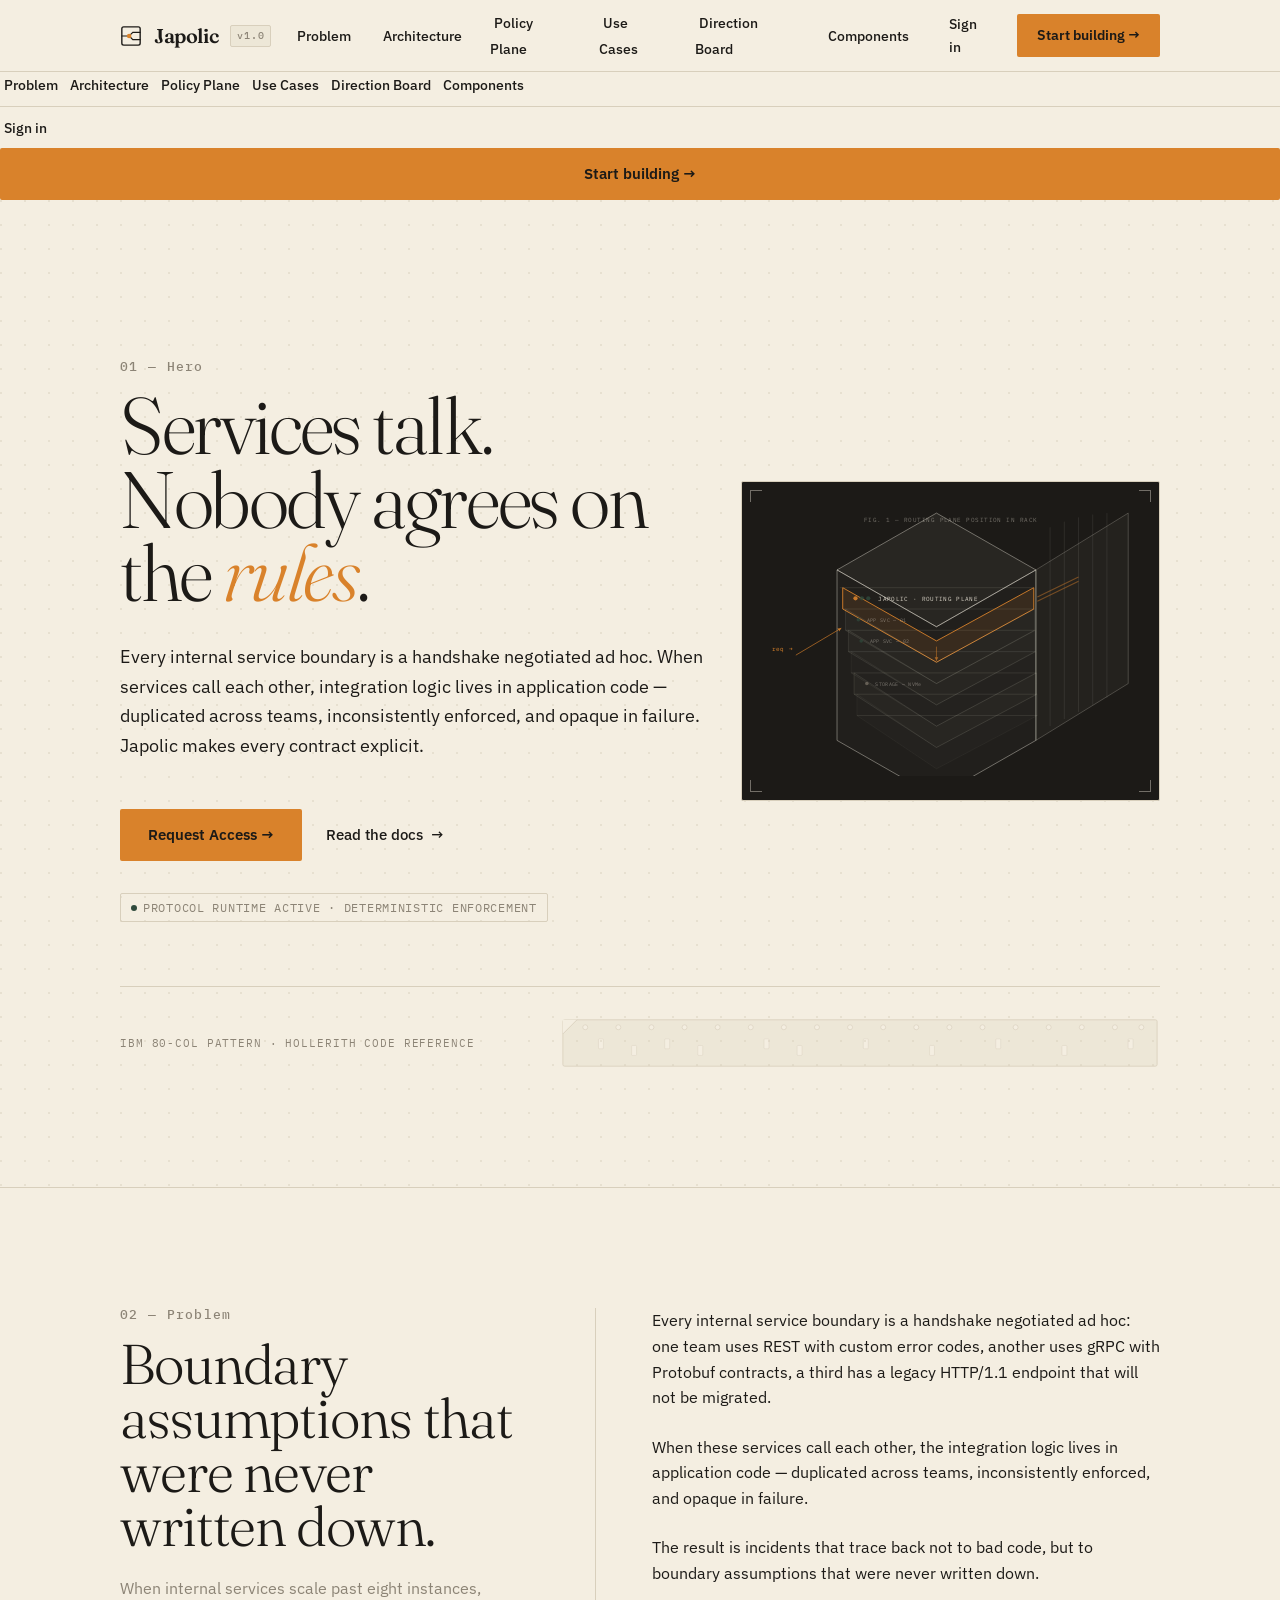
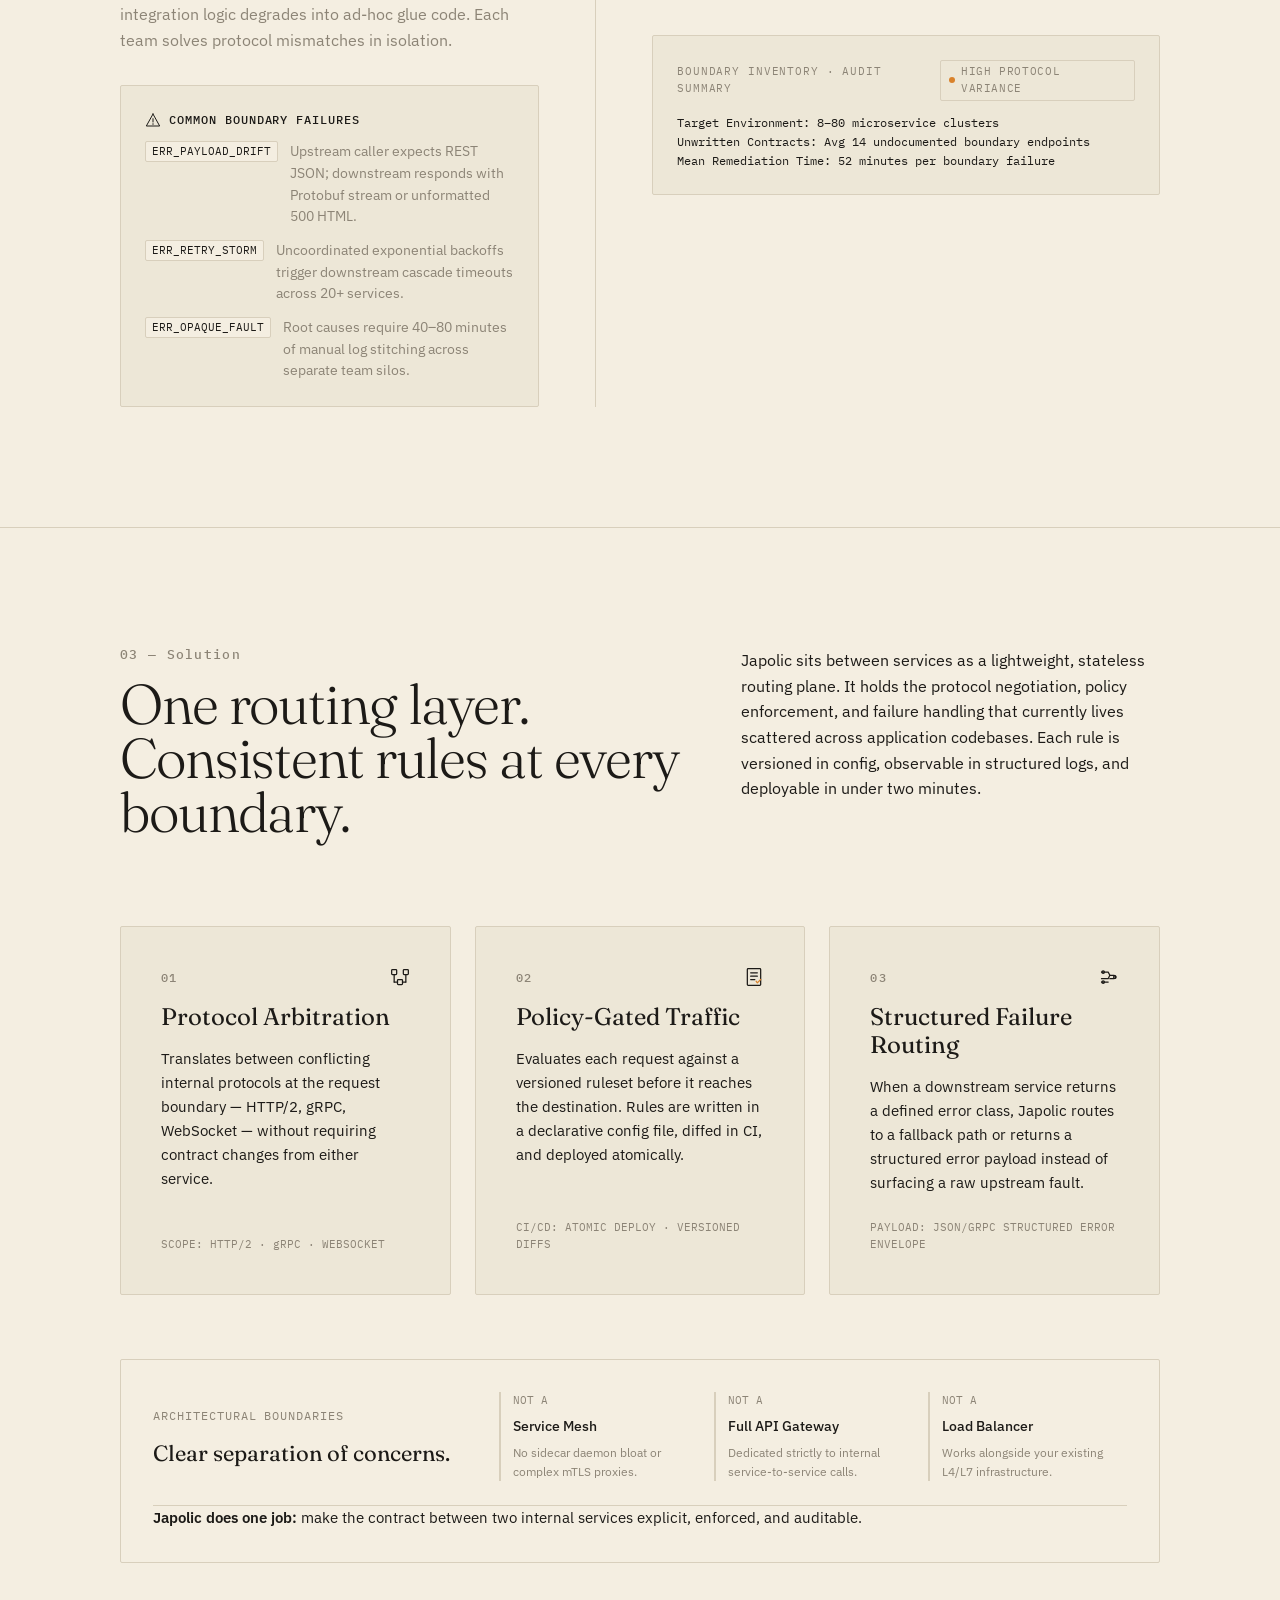
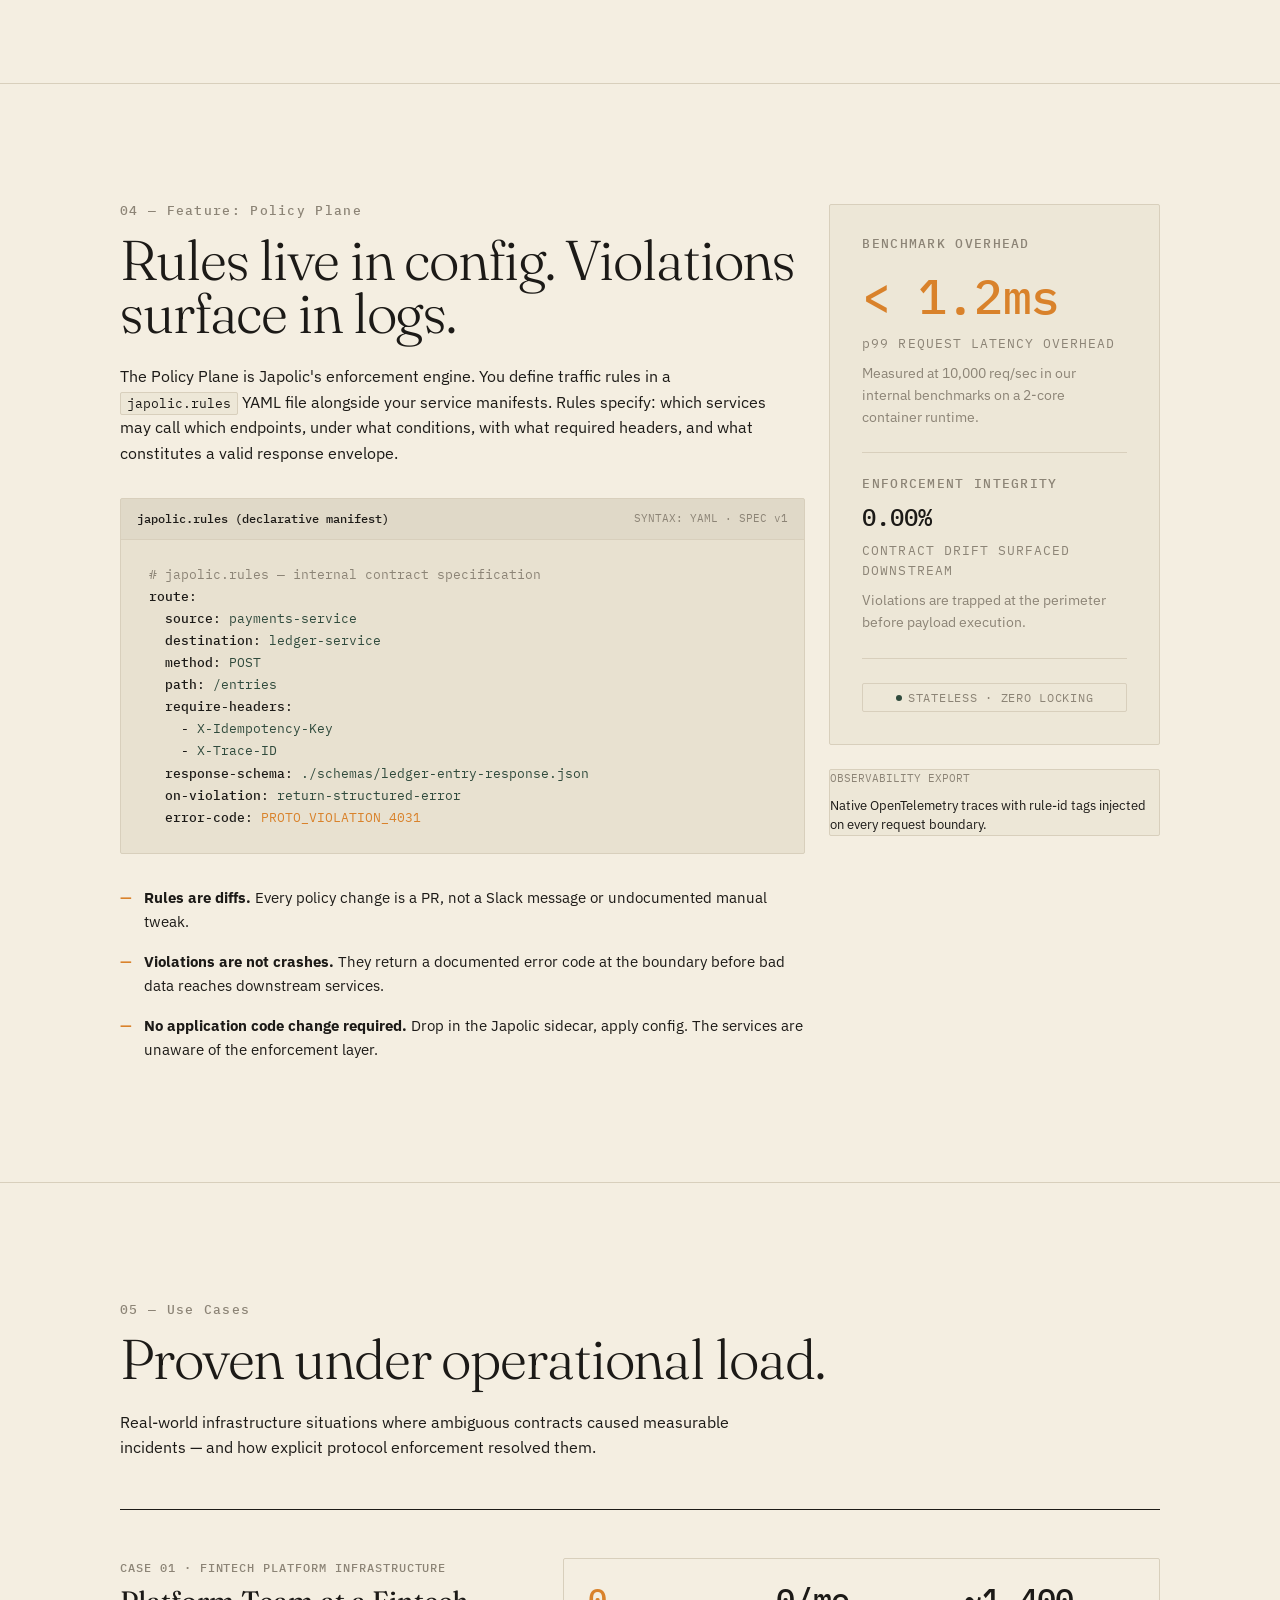
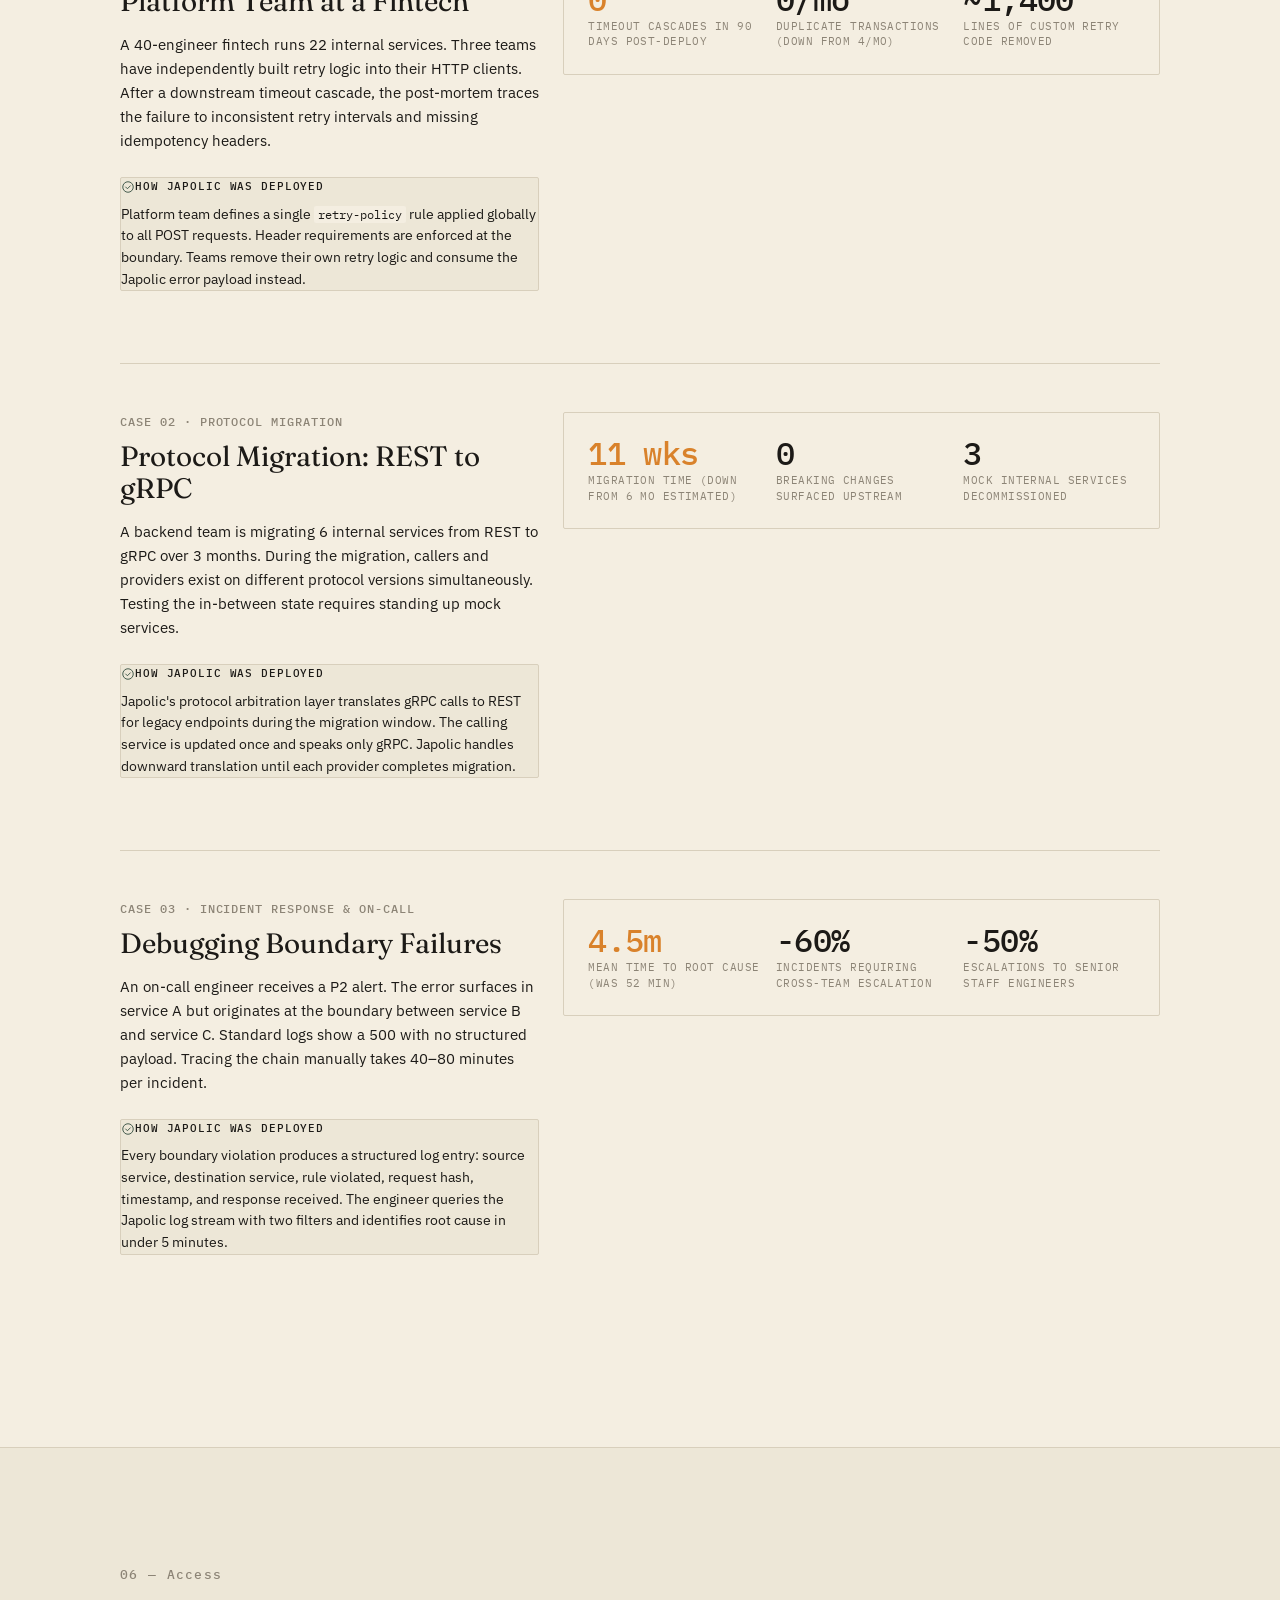
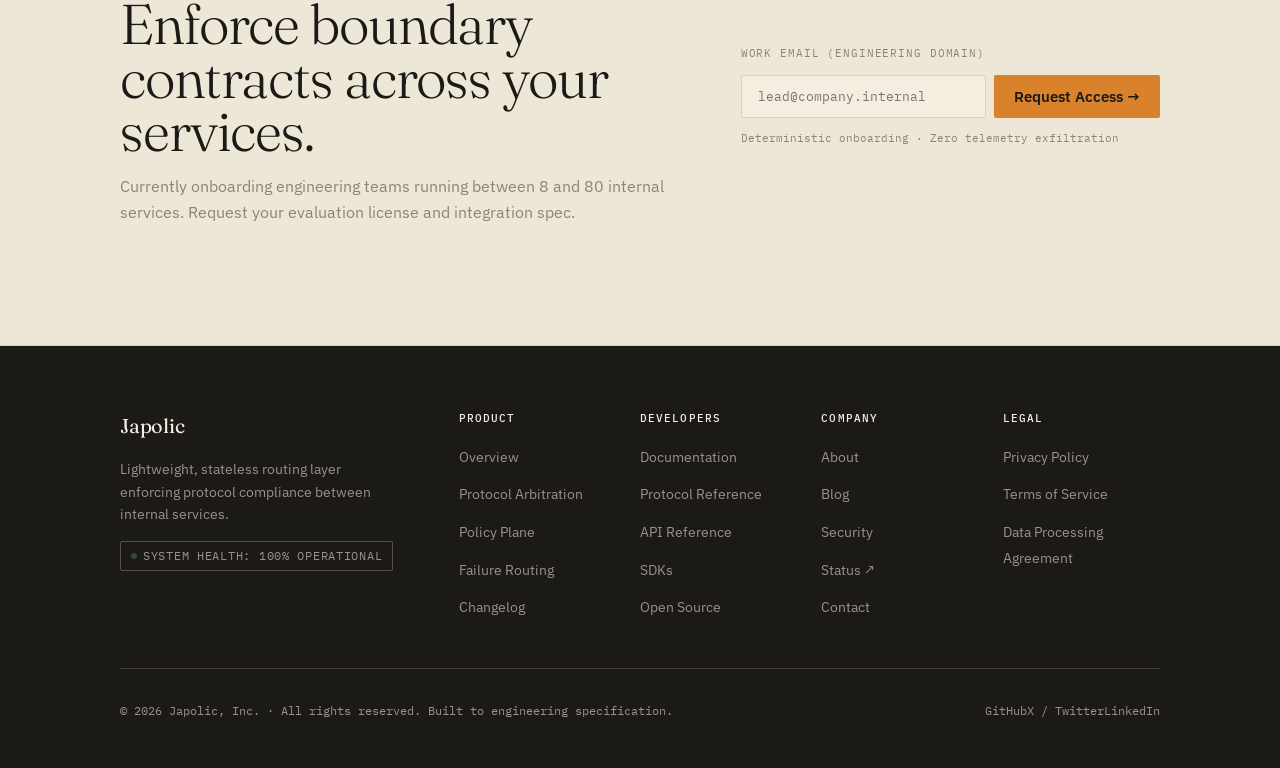
==== commit 0eed2a57: "build navigation designed japolic wordmark" ====
--- a/index.html
+++ b/index.html
@@ -20,24 +20,36 @@
        ============================================================ -->
   <header class="site-header" id="site-header">
     <div class="nav-container">
-      <div class="brand-group">
-        <a href="#hero" class="brand-wordmark" aria-label="Japolic Homepage">Japolic</a>
+      <!-- Designed Japolic Wordmark -->
+      <a href="#hero" class="brand-group" aria-label="Japolic Homepage">
+        <span class="brand-logomark" aria-hidden="true">
+          <svg width="22" height="22" viewBox="0 0 24 24" fill="none">
+            <rect x="2" y="2" width="20" height="20" rx="2" stroke="var(--c-ink)" stroke-width="1.5" />
+            <path d="M2 12h8l4-4h8" stroke="var(--c-ink)" stroke-width="1.25" stroke-linecap="round" />
+            <path d="M10 12l4 4h8" stroke="var(--c-ink)" stroke-width="1.25" stroke-linecap="round" />
+            <circle cx="10" cy="12" r="2.5" fill="var(--c-amber)" />
+          </svg>
+        </span>
+        <span class="brand-wordmark">Japolic</span>
         <span class="brand-version">v1.0</span>
-      </div>
-
+      </a>
+
+      <!-- Center Navigation Links -->
       <nav aria-label="Primary Navigation">
         <ul class="nav-links">
           <li><a href="#problem" class="nav-link">Problem</a></li>
           <li><a href="#solution" class="nav-link">Architecture</a></li>
           <li><a href="#feature" class="nav-link">Policy Plane</a></li>
           <li><a href="#use-cases" class="nav-link">Use Cases</a></li>
-          <li><a href="assets.html" class="nav-link">Asset Library</a></li>
           <li><a href="direction.html" class="nav-link">Direction Board</a></li>
+          <li><a href="components.html" class="nav-link">Components</a></li>
         </ul>
       </nav>
 
+      <!-- Clear Hierarchy: Sign in text link -> Primary CTA Start building -->
       <div class="nav-actions">
-        <a href="#request-access" class="btn-ghost">Request Access &rarr;</a>
+        <a href="#signin" class="nav-signin-link">Sign in</a>
+        <a href="#request-access" class="nav-cta-btn">Start building &rarr;</a>
         <button class="nav-toggle" id="nav-toggle" aria-expanded="false" aria-controls="mobile-nav" aria-label="Toggle navigation menu">
           Menu
         </button>
@@ -51,9 +63,11 @@
     <a href="#solution" class="nav-link mobile-link">Architecture</a>
     <a href="#feature" class="nav-link mobile-link">Policy Plane</a>
     <a href="#use-cases" class="nav-link mobile-link">Use Cases</a>
-    <a href="assets.html" class="nav-link mobile-link">Asset Library</a>
     <a href="direction.html" class="nav-link mobile-link">Direction Board</a>
-    <a href="#request-access" class="btn-primary" style="margin-top: 12px; width: 100%; text-align: center;">Request Access &rarr;</a>
+    <a href="components.html" class="nav-link mobile-link">Components</a>
+    <hr class="hairline" style="margin-block: 8px;">
+    <a href="#signin" class="nav-link mobile-link" style="font-weight: 500;">Sign in</a>
+    <a href="#request-access" class="btn-primary" style="margin-top: 8px; width: 100%; text-align: center;">Start building &rarr;</a>
   </div>
 
   <main id="main-content">
--- a/landing.css
+++ b/landing.css
@@ -34,24 +34,26 @@
 }
 
 /* ============================================================
-   HEADER & NAVIGATION
+   HEADER & NAVIGATION (Sticky, Hairline, Clear Hierarchy)
    ============================================================ */
 .site-header {
-  position: fixed;
+  position: sticky;
   top: 0;
   left: 0;
   right: 0;
+  width: 100%;
   height: var(--nav-height);
-  background: var(--nav-bg);
-  z-index: 100;
-  transition: var(--nav-transition);
-  display: flex;
-  align-items: center;
+  background-color: var(--c-paper);
+  border-bottom: 1px solid var(--c-hairline);
+  z-index: 1000;
+  display: flex;
+  align-items: center;
+  transition: background-color 200ms ease, border-color 200ms ease;
 }
 
 .site-header.scrolled {
-  background: var(--nav-bg-scrolled);
-  border-bottom: var(--nav-border-scrolled);
+  background-color: rgba(244, 238, 225, 0.98);
+  border-bottom: 1px solid var(--c-hairline);
 }
 
 .nav-container {
@@ -63,55 +65,125 @@
   gap: var(--sp-24);
 }
 
+/* Designed Japolic Wordmark */
 .brand-group {
-  display: flex;
+  display: inline-flex;
   align-items: center;
   gap: var(--sp-12);
+  text-decoration: none;
+  color: var(--c-ink);
+}
+
+.brand-logomark {
+  display: flex;
+  align-items: center;
+  justify-content: center;
+  flex-shrink: 0;
 }
 
 .brand-wordmark {
-  font-family: var(--nav-wordmark-family);
-  font-size: var(--nav-wordmark-size);
-  font-weight: var(--nav-wordmark-weight);
-  color: var(--c-ink);
-  letter-spacing: -0.01em;
-  text-decoration: none;
+  font-family: var(--font-display);
+  font-size: 20px;
+  font-weight: 600;
+  color: var(--c-ink);
+  letter-spacing: -0.02em;
+  line-height: 1;
 }
 
 .brand-version {
   font-family: var(--font-mono);
-  font-size: 11px;
+  font-size: 10px;
+  font-weight: 500;
   color: var(--c-muted);
-  letter-spacing: 0.06em;
+  letter-spacing: 0.08em;
   border: 1px solid var(--c-hairline);
   padding: 2px 6px;
   border-radius: var(--r-sm);
-}
-
+  background-color: var(--c-surface);
+}
+
+/* Center Navigation Links */
 .nav-links {
   display: flex;
   align-items: center;
-  gap: var(--sp-32);
+  gap: var(--sp-24);
   list-style: none;
+  margin: 0;
+  padding: 0;
 }
 
 .nav-link {
   font-family: var(--nav-link-family);
   font-size: var(--nav-link-size);
   font-weight: var(--nav-link-weight);
-  color: var(--nav-link-color);
+  color: var(--c-ink);
   transition: color var(--transition-hover);
   text-decoration: none;
+  padding: 6px 4px;
 }
 
 .nav-link:hover {
-  color: var(--nav-link-hover);
-}
-
+  color: var(--c-muted);
+}
+
+/* Right Nav Actions (Hierarchy: Sign in -> Start building) */
 .nav-actions {
   display: flex;
   align-items: center;
   gap: var(--sp-16);
+}
+
+.nav-signin-link {
+  font-family: var(--font-body);
+  font-size: 14px;
+  font-weight: 500;
+  color: var(--c-ink);
+  text-decoration: none;
+  padding: 8px 12px;
+  border-radius: var(--r-sm);
+  transition: color var(--transition-hover);
+}
+
+.nav-signin-link:hover {
+  text-decoration: underline;
+  color: var(--c-ink);
+}
+
+.nav-signin-link:focus-visible {
+  outline: var(--focus-outline);
+  outline-offset: var(--focus-outline-offset);
+}
+
+.nav-cta-btn {
+  background-color: var(--c-amber);
+  color: var(--c-ink);
+  font-family: var(--font-body);
+  font-size: 14px;
+  font-weight: 600;
+  padding: 10px 20px;
+  border-radius: var(--r-sm);
+  border: none;
+  text-decoration: none;
+  display: inline-flex;
+  align-items: center;
+  gap: 6px;
+  white-space: nowrap;
+  cursor: pointer;
+  transition: background-color var(--transition-hover);
+}
+
+.nav-cta-btn:hover {
+  background-color: var(--c-amber-hover);
+  color: var(--c-ink);
+}
+
+.nav-cta-btn:active {
+  background-color: var(--c-amber-active);
+}
+
+.nav-cta-btn:focus-visible {
+  outline: var(--focus-outline);
+  outline-offset: var(--focus-outline-offset);
 }
 
 /* Nav toggle button for mobile */
@@ -964,6 +1036,8 @@
    ============================================================ */
 @media (max-width: 809px) {
   .nav-links,
+  .nav-actions .nav-signin-link,
+  .nav-actions .nav-cta-btn,
   .nav-actions .btn-ghost {
     display: none;
   }
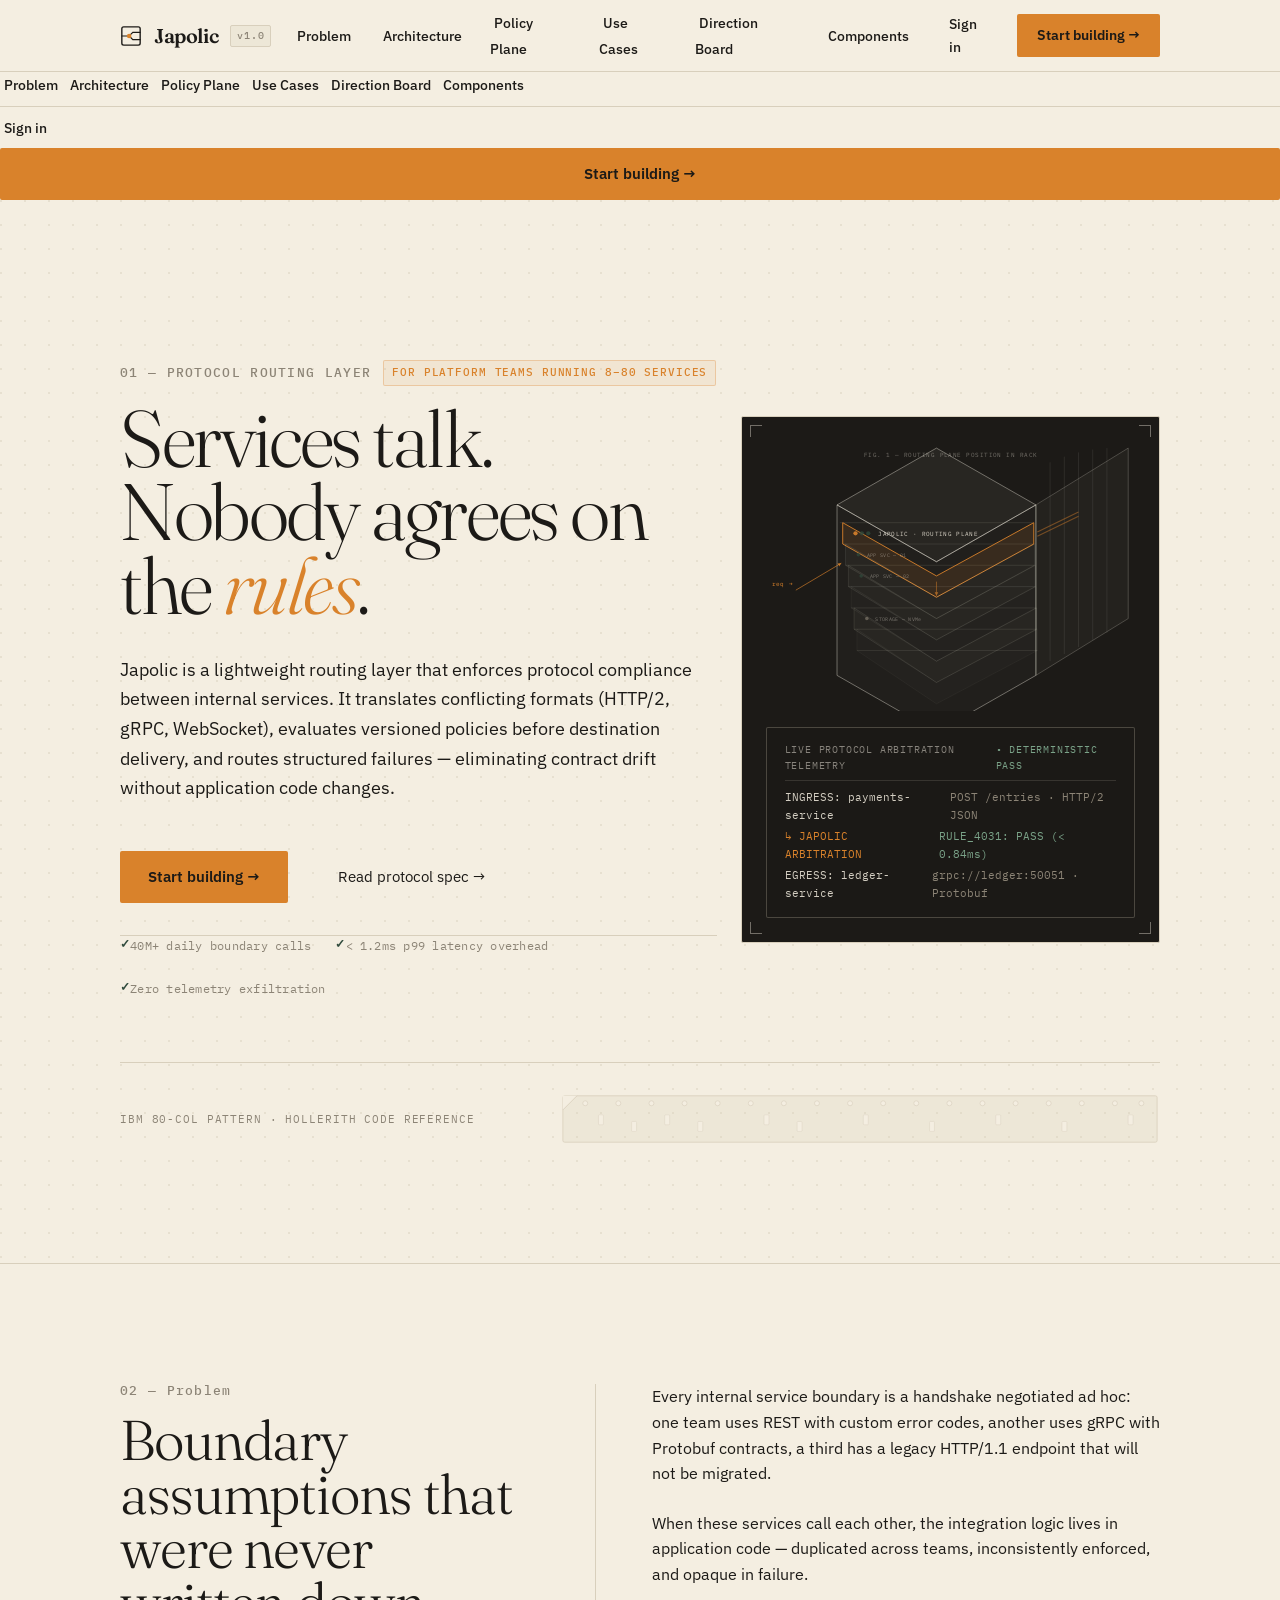
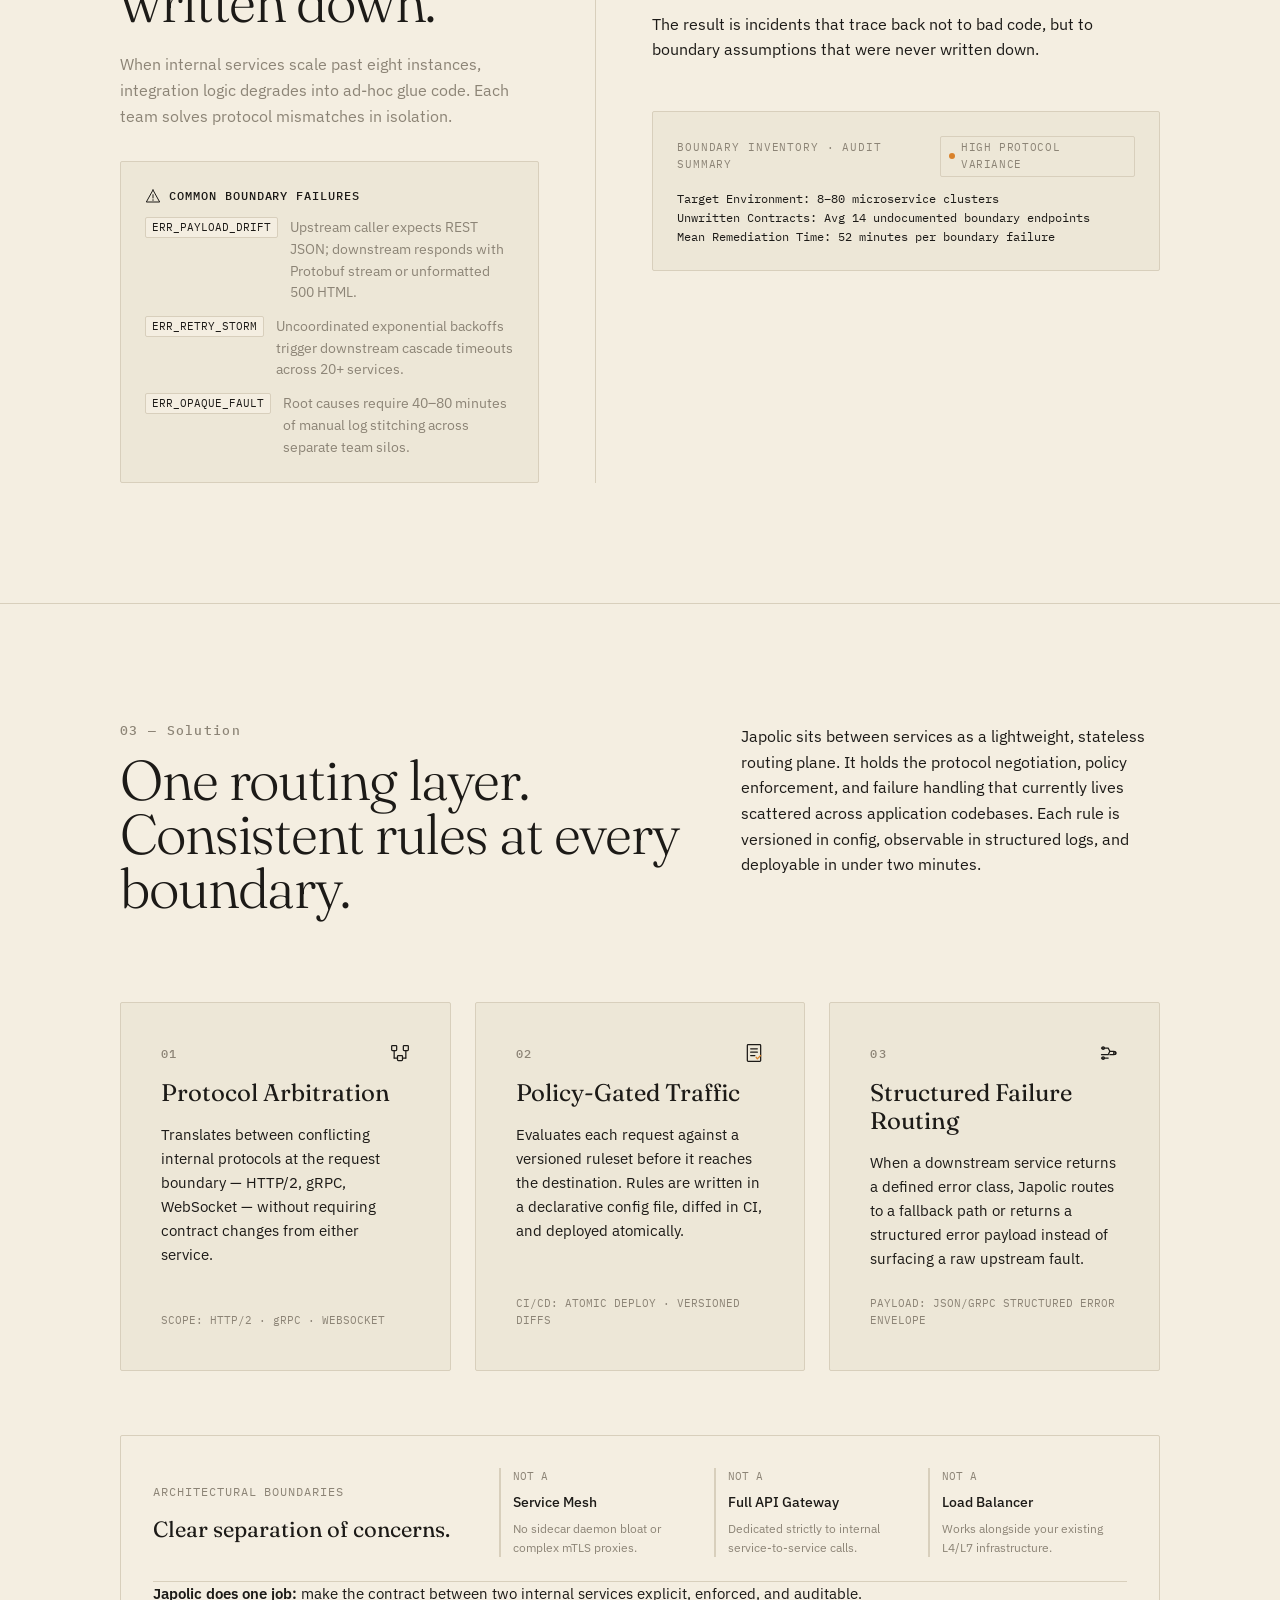
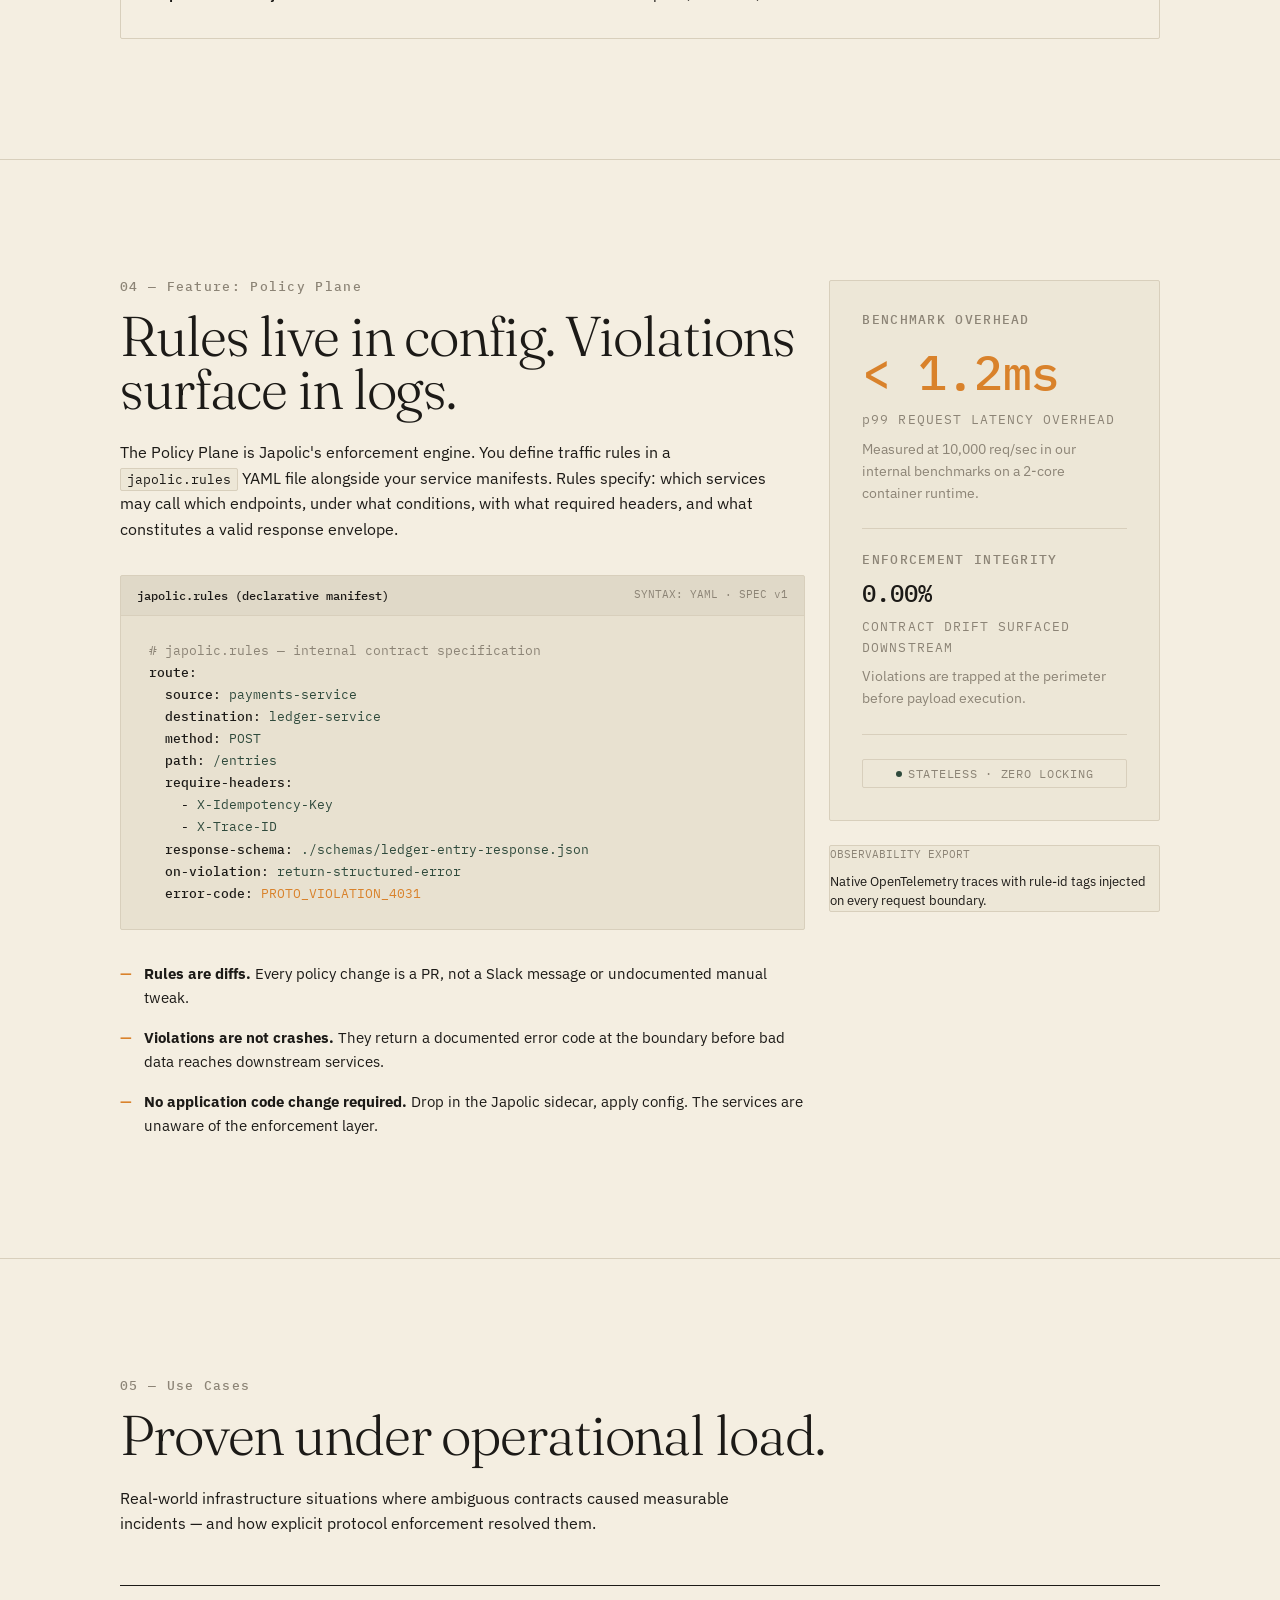
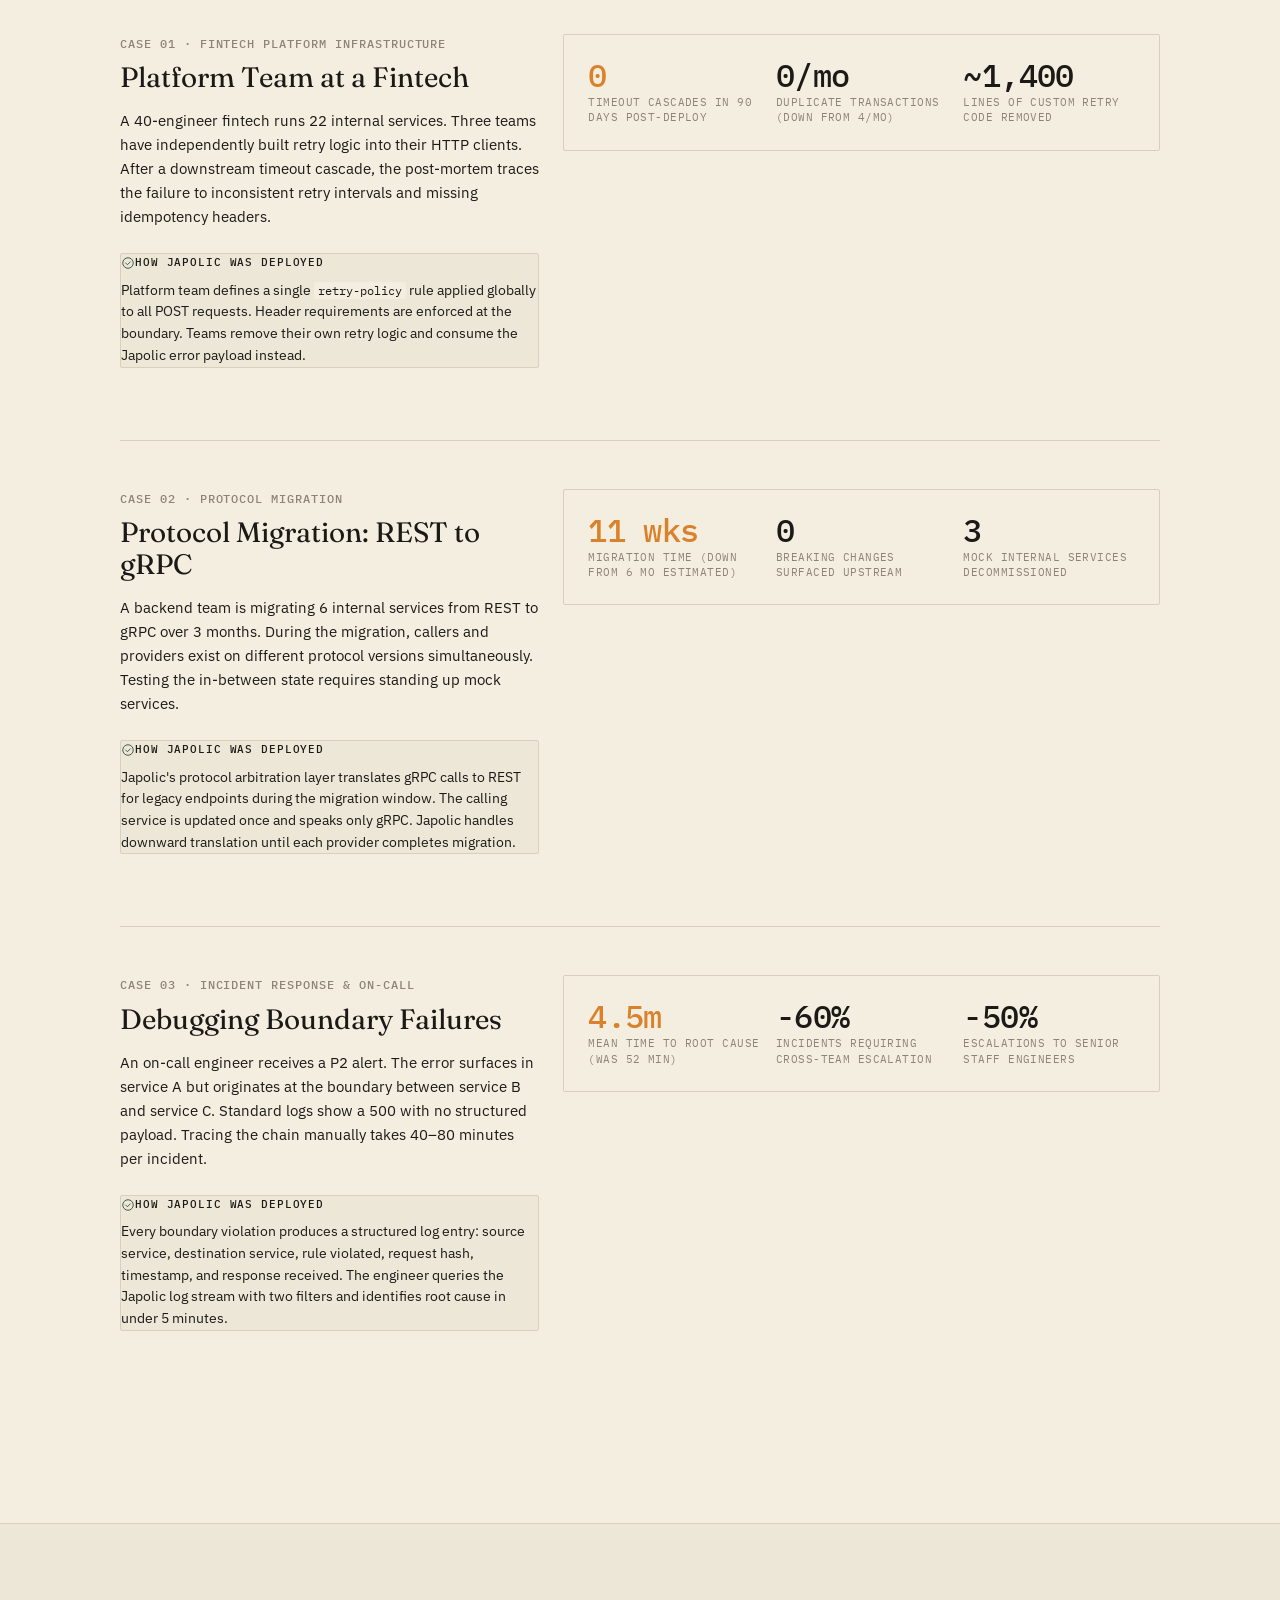
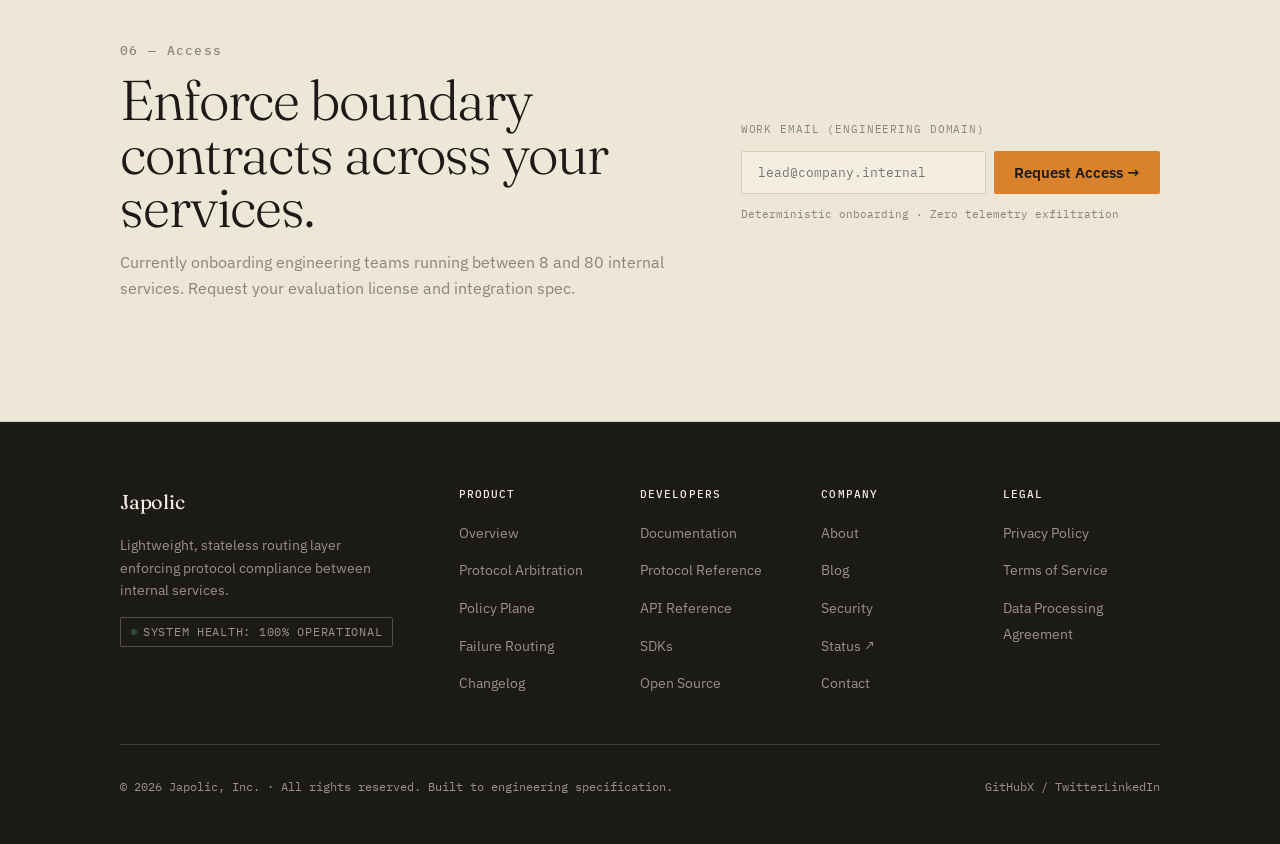
==== commit f0b774d7: "Build the hero using CONTENT.md" ====
--- a/index.html
+++ b/index.html
@@ -91,24 +91,37 @@
       <div class="container hero-content">
         <!-- 7-Column Left Content -->
         <div class="hero-text-col">
-          <span class="label">01 &mdash; Hero</span>
+          <div class="hero-eyebrow-row">
+            <span class="label" style="margin-bottom: 0;">01 &mdash; PROTOCOL ROUTING LAYER</span>
+            <span class="hero-audience-tag">FOR PLATFORM TEAMS RUNNING 8&ndash;80 SERVICES</span>
+          </div>
+
           <h1 class="hero-h1" id="hero-title">
             Services talk. Nobody agrees on the <em>rules</em>.
           </h1>
+
           <p class="hero-sub">
-            Every internal service boundary is a handshake negotiated ad hoc. When services call each other, integration logic lives in application code &mdash; duplicated across teams, inconsistently enforced, and opaque in failure. Japolic makes every contract explicit.
+            Japolic is a lightweight routing layer that enforces protocol compliance between internal services. It translates conflicting formats (HTTP/2, gRPC, WebSocket), evaluates versioned policies before destination delivery, and routes structured failures &mdash; eliminating contract drift without application code changes.
           </p>
+
           <div class="hero-cta-group">
-            <a href="#request-access" class="btn-primary">Request Access &rarr;</a>
-            <a href="#solution" class="text-arrow-link">
-              Read the docs <span class="arrow">&rarr;</span>
-            </a>
-          </div>
-
-          <div style="margin-top: var(--sp-32);">
-            <div class="status-chip">
-              <span class="status-dot ok"></span>
-              <span>PROTOCOL RUNTIME ACTIVE &middot; DETERMINISTIC ENFORCEMENT</span>
+            <a href="#request-access" class="btn btn-primary" style="padding: 14px 28px; font-size: 15px;">Start building &rarr;</a>
+            <a href="#solution" class="btn btn-secondary" style="padding: 13px 26px; font-size: 15px;">Read protocol spec &rarr;</a>
+          </div>
+
+          <!-- Trust Line -->
+          <div class="hero-trust-bar">
+            <div class="trust-item">
+              <span class="trust-check">&check;</span>
+              <span>40M+ daily boundary calls</span>
+            </div>
+            <div class="trust-item">
+              <span class="trust-check">&check;</span>
+              <span>&lt; 1.2ms p99 latency overhead</span>
+            </div>
+            <div class="trust-item">
+              <span class="trust-check">&check;</span>
+              <span>Zero telemetry exfiltration</span>
             </div>
           </div>
         </div>
@@ -231,6 +244,26 @@
                 FIG. 1 &mdash; ROUTING PLANE POSITION IN RACK
               </text>
             </svg>
+
+            <!-- Live Boundary Arbitration Telemetry Box -->
+            <div class="hero-telemetry-card" role="region" aria-label="Live protocol boundary telemetry readout">
+              <div class="hero-telemetry-header">
+                <span>LIVE PROTOCOL ARBITRATION TELEMETRY</span>
+                <span style="color: #7AA288;">&bull; DETERMINISTIC PASS</span>
+              </div>
+              <div class="hero-telemetry-row">
+                <span>INGRESS: payments-service</span>
+                <span style="color: var(--c-muted);">POST /entries &middot; HTTP/2 JSON</span>
+              </div>
+              <div class="hero-telemetry-row" style="margin-top: 4px;">
+                <span style="color: var(--c-amber);">&#8627; JAPOLIC ARBITRATION</span>
+                <span style="color: #7AA288;">RULE_4031: PASS (&lt; 0.84ms)</span>
+              </div>
+              <div class="hero-telemetry-row" style="margin-top: 4px;">
+                <span>EGRESS: ledger-service</span>
+                <span style="color: var(--c-muted);">grpc://ledger:50051 &middot; Protobuf</span>
+              </div>
+            </div>
           </div>
         </div>
       </div>
--- a/landing.css
+++ b/landing.css
@@ -409,6 +409,86 @@
 .hero-diagram-frame .reg-mark-bl { bottom: 8px; left: 8px; border-width: 0 0 1px 1px; }
 .hero-diagram-frame .reg-mark-br { bottom: 8px; right: 8px; border-width: 0 1px 1px 0; }
 
+/* Hero Eyebrow & Audience Tag */
+.hero-eyebrow-row {
+  display: flex;
+  align-items: center;
+  gap: var(--sp-12);
+  margin-bottom: var(--sp-16);
+  flex-wrap: wrap;
+}
+
+.hero-audience-tag {
+  font-family: var(--font-mono);
+  font-size: 11px;
+  font-weight: 500;
+  letter-spacing: 0.08em;
+  color: var(--c-amber);
+  background-color: rgba(217, 130, 43, 0.08);
+  border: 1px solid rgba(217, 130, 43, 0.3);
+  padding: 3px 8px;
+  border-radius: var(--r-sm);
+  text-transform: uppercase;
+}
+
+/* Trust Line */
+.hero-trust-bar {
+  margin-top: var(--sp-32);
+  padding-top: var(--sp-20);
+  border-top: 1px solid var(--c-hairline);
+  display: flex;
+  align-items: center;
+  gap: var(--sp-24);
+  flex-wrap: wrap;
+}
+
+.trust-item {
+  display: inline-flex;
+  align-items: center;
+  gap: var(--sp-6);
+  font-family: var(--font-mono);
+  font-size: 12px;
+  color: var(--c-muted);
+  letter-spacing: 0.02em;
+}
+
+.trust-check {
+  color: var(--c-green);
+  font-weight: 600;
+}
+
+/* Hero Terminal Live Arbitration Box */
+.hero-telemetry-card {
+  margin-top: var(--sp-16);
+  background: rgba(28, 26, 23, 0.95);
+  border: 1px solid rgba(216, 207, 188, 0.25);
+  border-radius: var(--r-sm);
+  padding: 14px 18px;
+  font-family: var(--font-mono);
+  font-size: 11px;
+  color: rgba(244, 238, 225, 0.85);
+  line-height: 1.6;
+}
+
+.hero-telemetry-header {
+  display: flex;
+  align-items: center;
+  justify-content: space-between;
+  border-bottom: 1px solid rgba(216, 207, 188, 0.15);
+  padding-bottom: 6px;
+  margin-bottom: 8px;
+  font-size: 10px;
+  letter-spacing: 0.08em;
+  color: rgba(244, 238, 225, 0.5);
+}
+
+.hero-telemetry-row {
+  display: flex;
+  align-items: baseline;
+  justify-content: space-between;
+  gap: 12px;
+}
+
 .punch-card-strip-wrap {
   margin-top: var(--sp-64);
   padding-top: var(--sp-32);
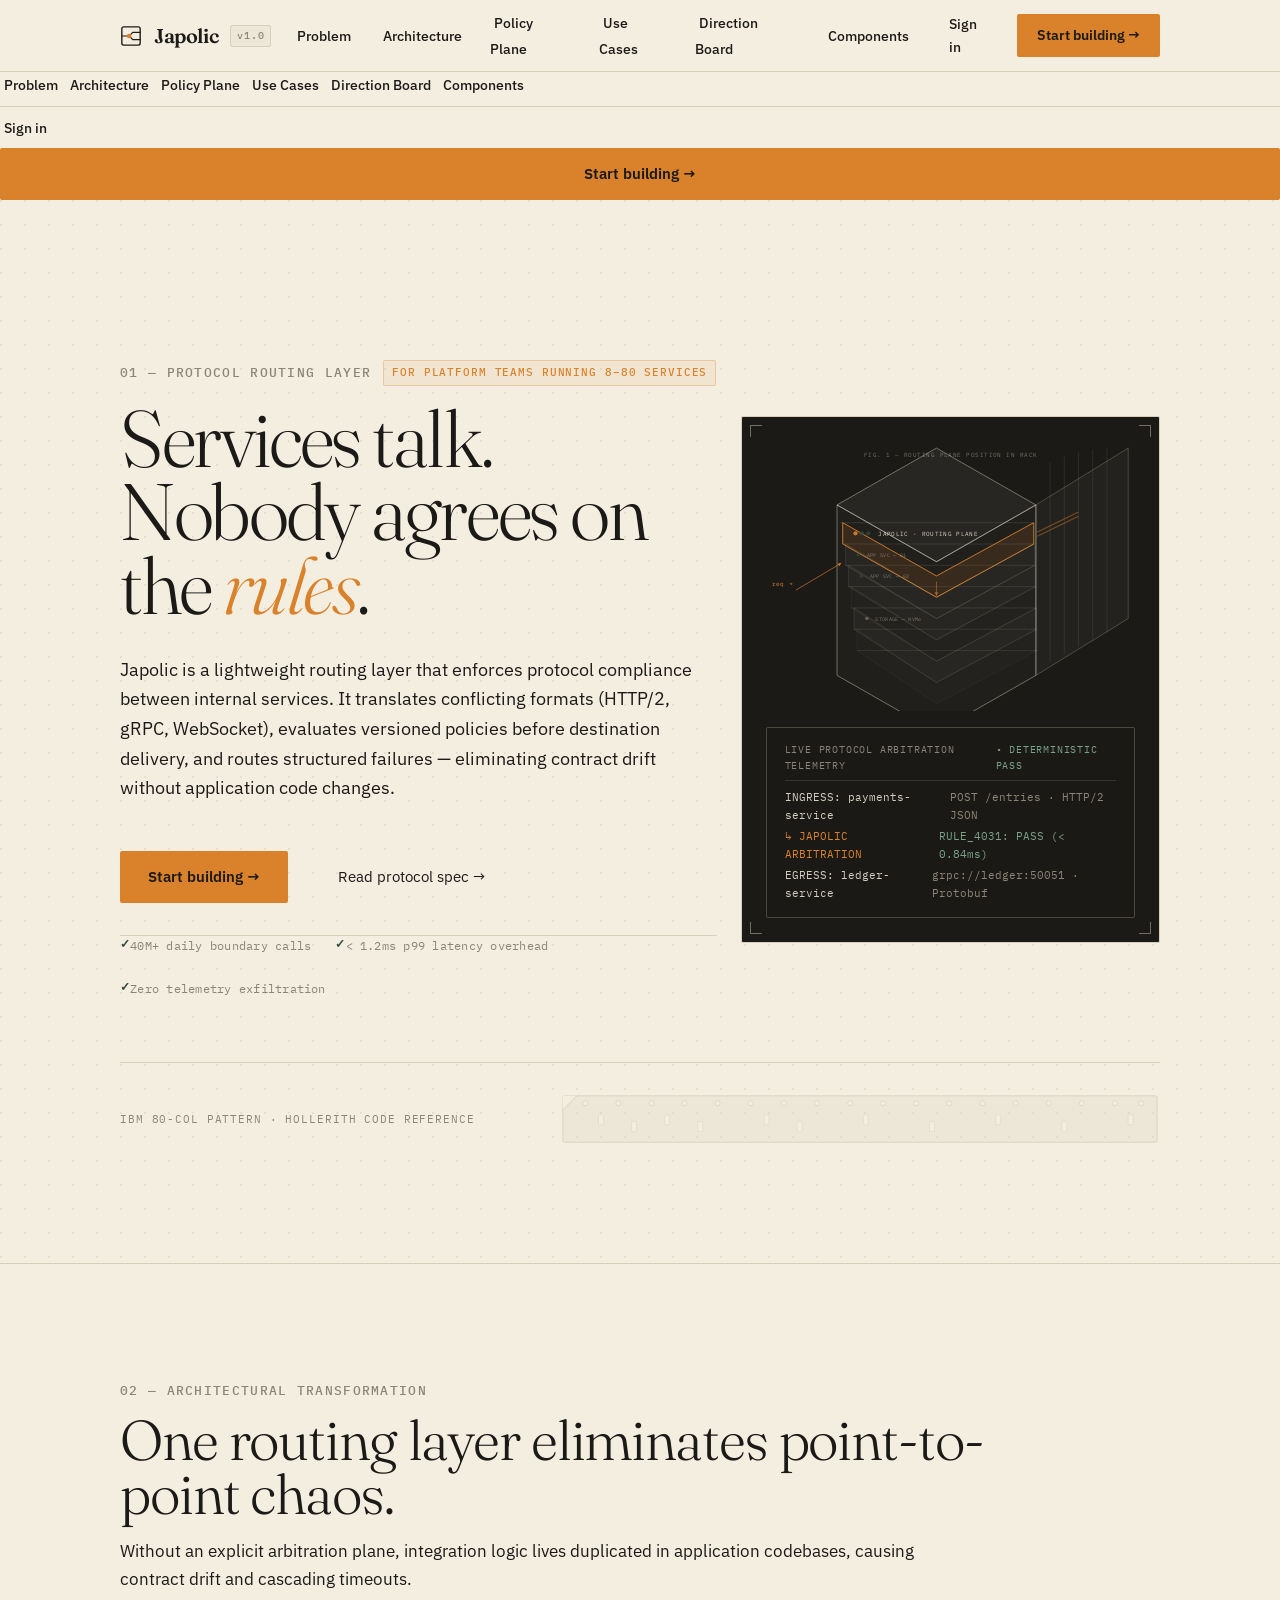
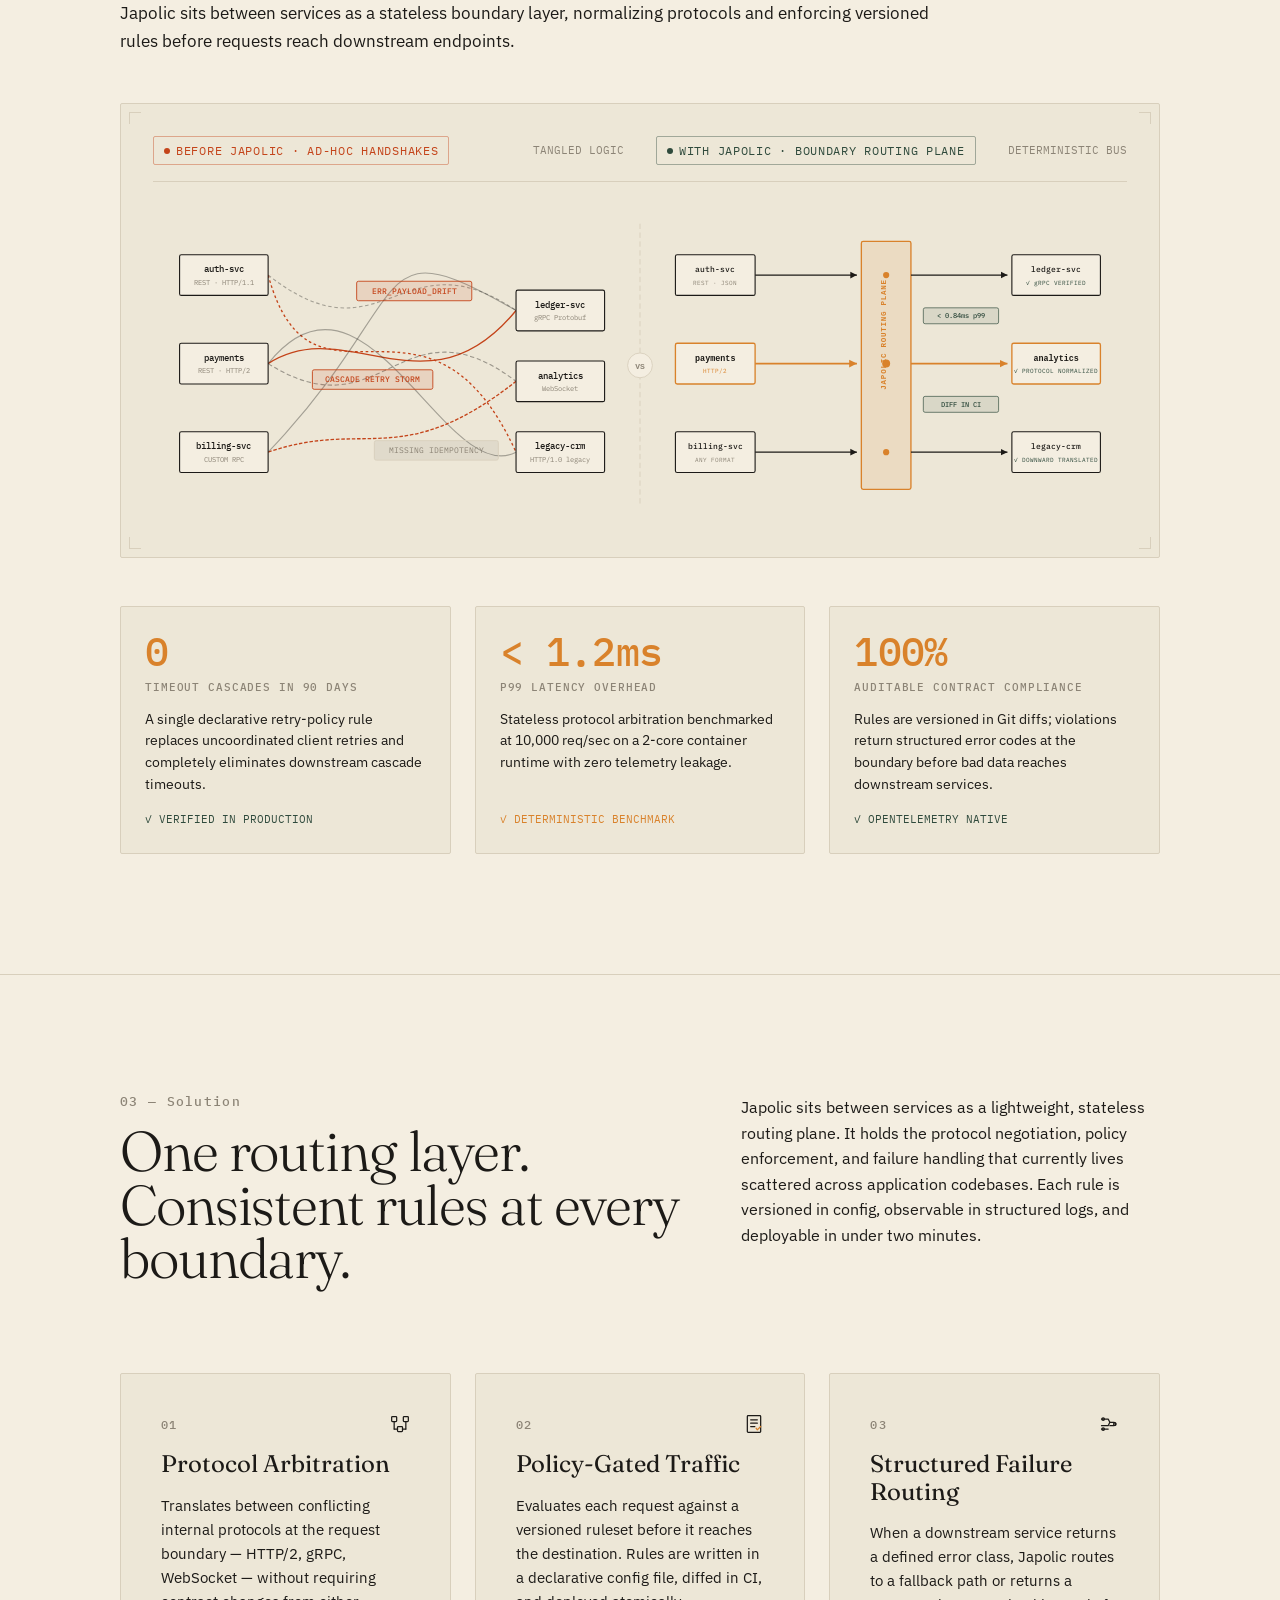
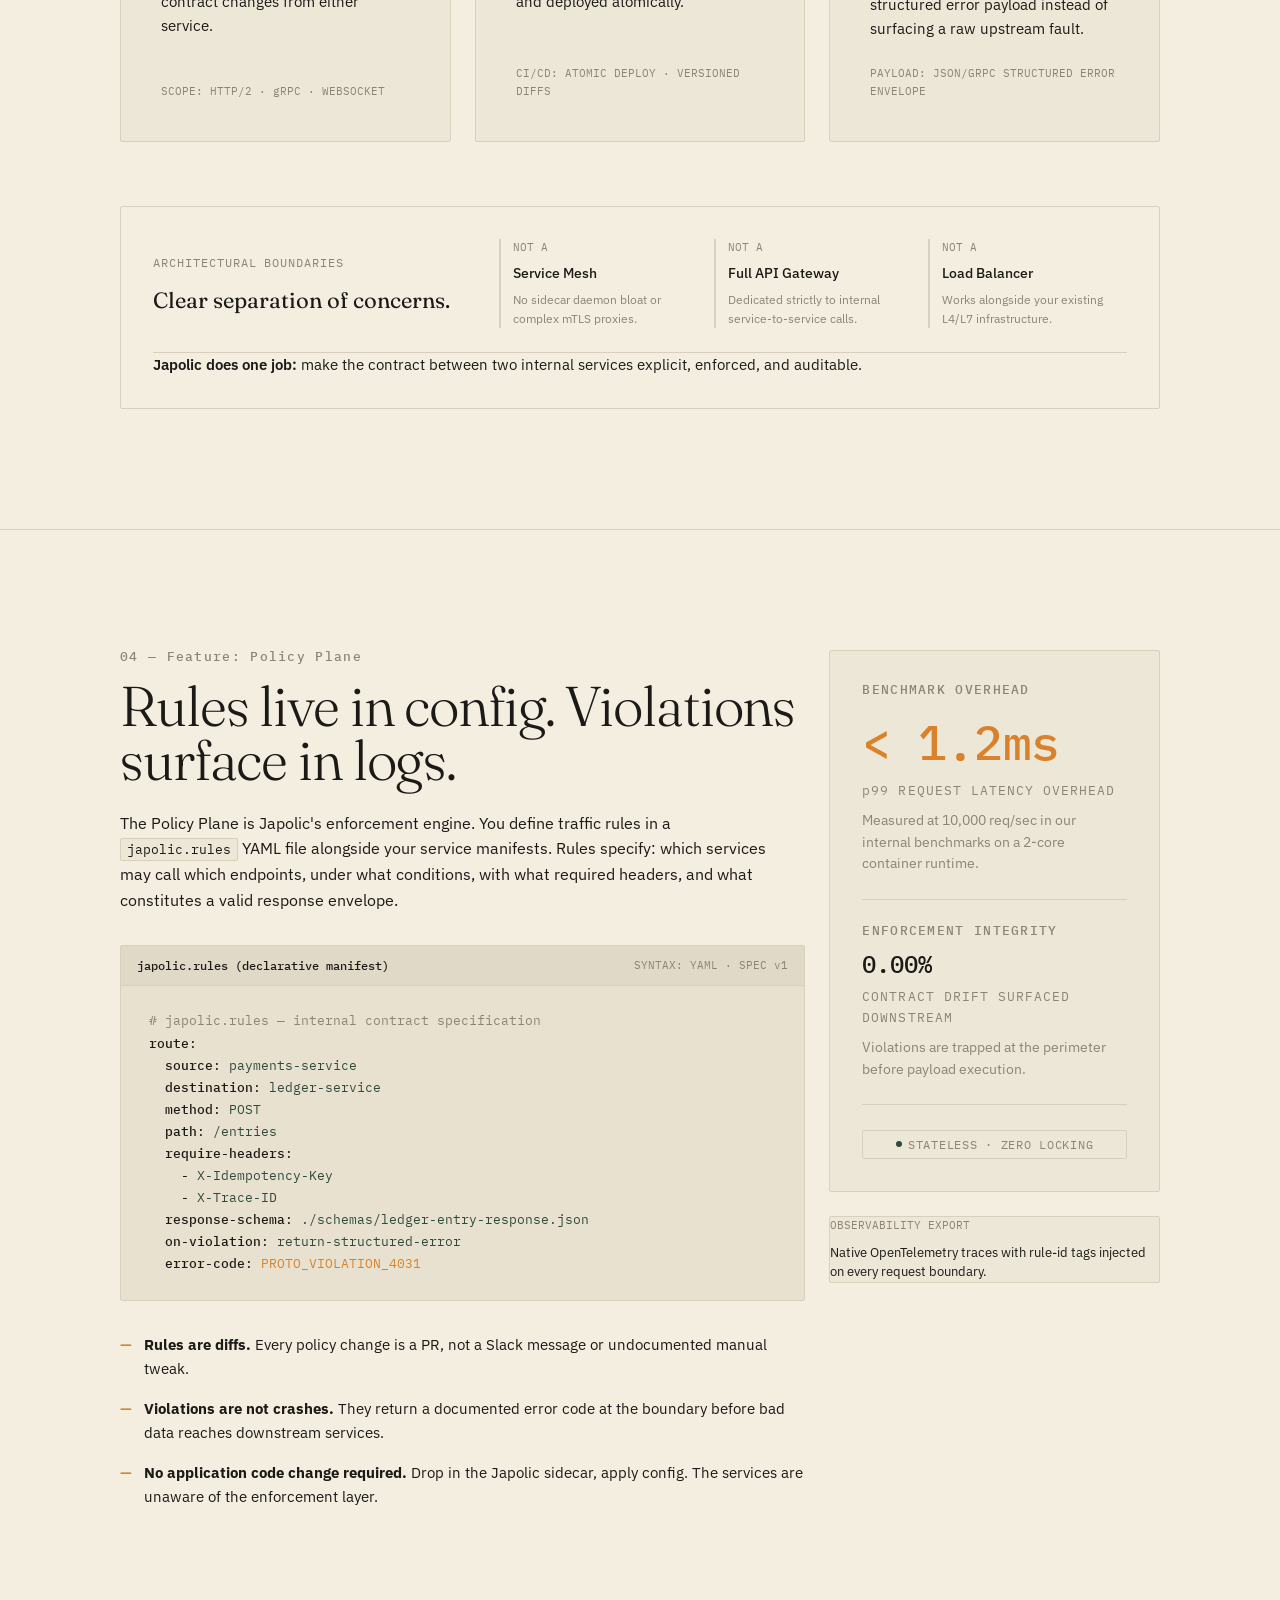
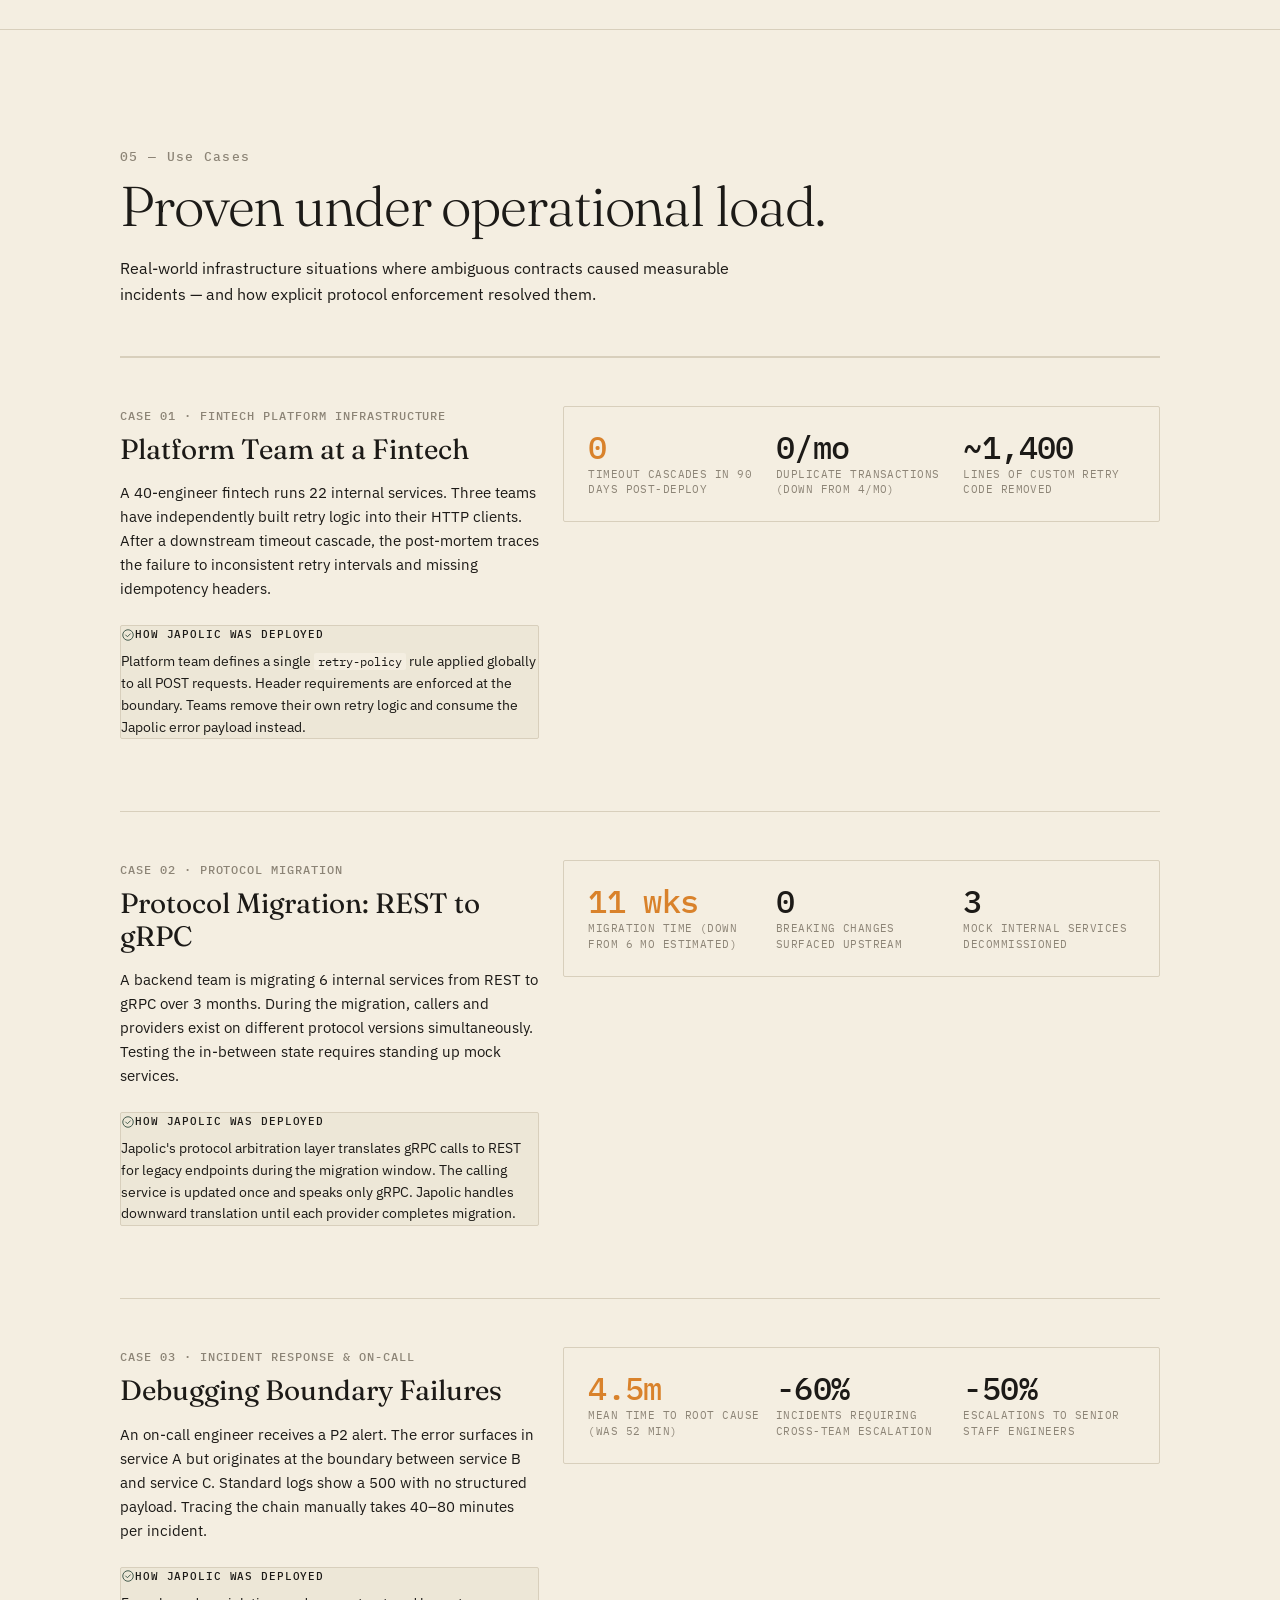
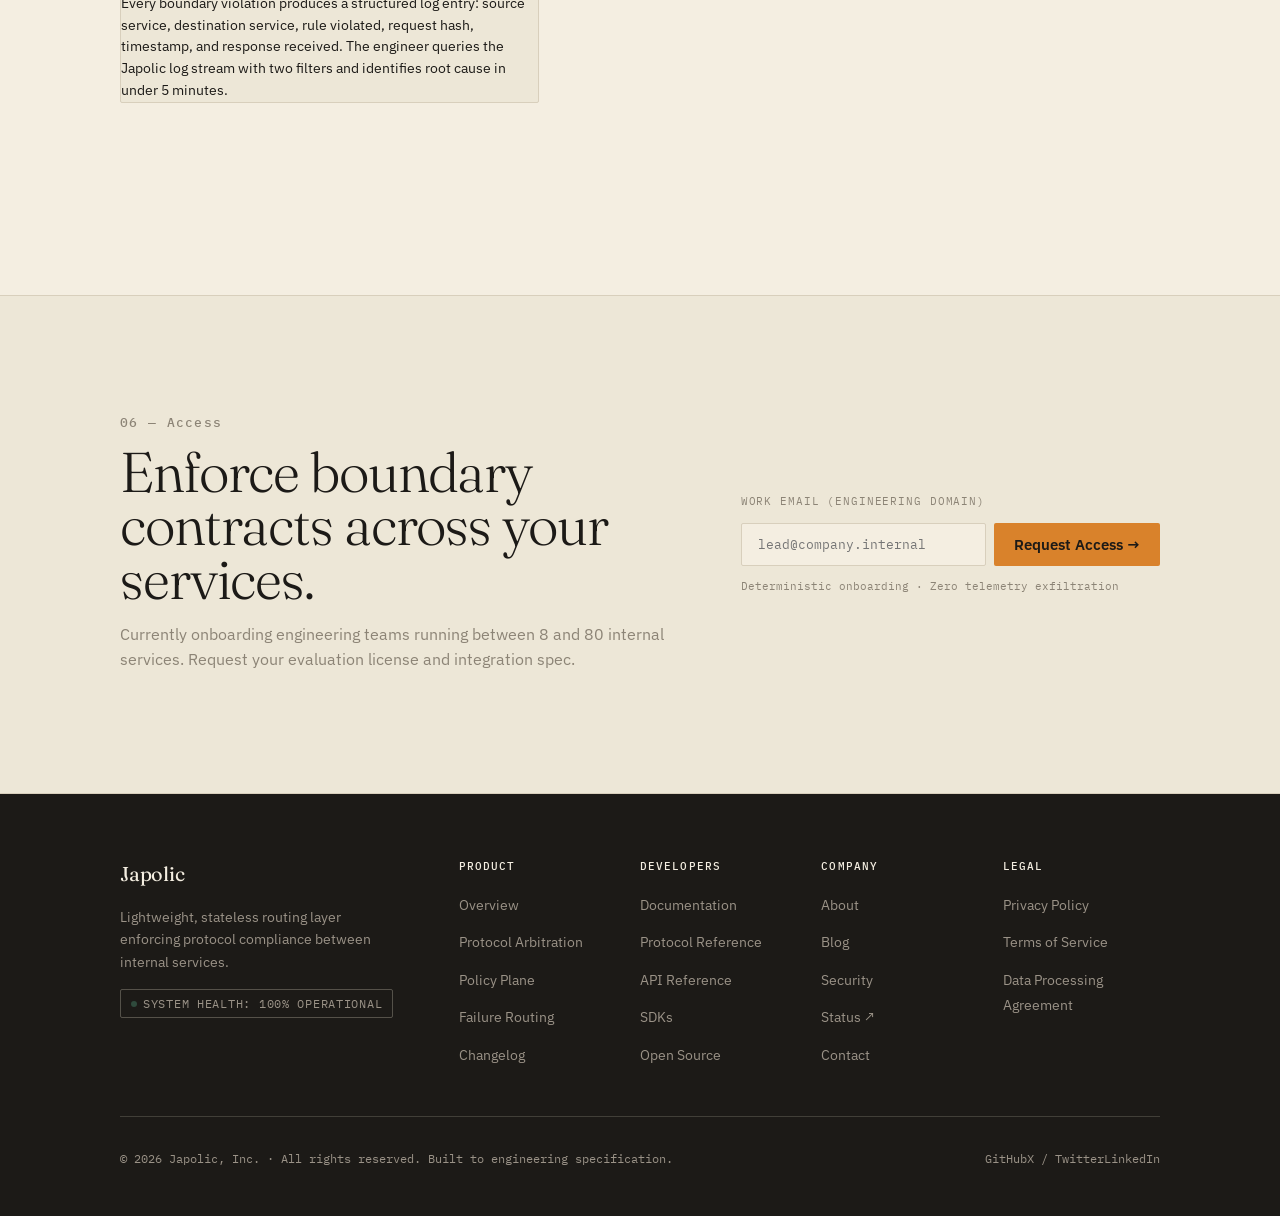
==== commit 890bc571: "added" ====
--- a/index.html
+++ b/index.html
@@ -315,82 +315,226 @@
     </section>
 
     <!-- ============================================================
-         02 — THE PROBLEM
+         02 — ARCHITECTURE COMPARISON (BEFORE / AFTER)
          ============================================================ -->
-    <section class="problem-section" id="problem" aria-labelledby="problem-title">
+    <section class="transform-section" id="problem" aria-labelledby="transform-title">
       <div class="container">
-        <div class="problem-grid">
-          <!-- 5-Column Left Header & Friction Breakdown -->
-          <div class="problem-header-col">
-            <span class="label">02 &mdash; Problem</span>
-            <h2 class="section-h2" id="problem-title">
-              Boundary assumptions that were never written down.
-            </h2>
-            <p class="body-lead" style="color: var(--c-muted);">
-              When internal services scale past eight instances, integration logic degrades into ad-hoc glue code. Each team solves protocol mismatches in isolation.
-            </p>
-
-            <div class="problem-callout-box">
-              <div class="problem-callout-title">
-                <!-- Warning/Violation Icon -->
-                <svg width="16" height="16" viewBox="0 0 24 24" fill="none" aria-hidden="true">
-                  <path d="M12 3L2 21h20L12 3z" stroke="var(--c-ink)" stroke-width="1.5" stroke-linecap="round" stroke-linejoin="round"/>
-                  <line x1="12" y1="10" x2="12" y2="15" stroke="var(--c-ink)" stroke-width="1.5" stroke-linecap="round"/>
-                  <circle cx="12" cy="18" r="0.75" fill="var(--c-ink)" stroke="var(--c-ink)" stroke-width="0.5"/>
-                </svg>
-                <span>COMMON BOUNDARY FAILURES</span>
-              </div>
-              <ul class="problem-items-list">
-                <li class="problem-item">
-                  <span class="problem-item-code">ERR_PAYLOAD_DRIFT</span>
-                  <span>Upstream caller expects REST JSON; downstream responds with Protobuf stream or unformatted 500 HTML.</span>
-                </li>
-                <li class="problem-item">
-                  <span class="problem-item-code">ERR_RETRY_STORM</span>
-                  <span>Uncoordinated exponential backoffs trigger downstream cascade timeouts across 20+ services.</span>
-                </li>
-                <li class="problem-item">
-                  <span class="problem-item-code">ERR_OPAQUE_FAULT</span>
-                  <span>Root causes require 40&ndash;80 minutes of manual log stitching across separate team silos.</span>
-                </li>
-              </ul>
-            </div>
-          </div>
-
-          <!-- 1-Column Center Hairline Divider -->
-          <div class="problem-divider-col">
-            <div class="vertical-rule"></div>
-          </div>
-
-          <!-- 6-Column Right Body & Analysis -->
-          <div class="problem-body-col">
-            <p class="body-lead">
-              Every internal service boundary is a handshake negotiated ad hoc: one team uses REST with custom error codes, another uses gRPC with Protobuf contracts, a third has a legacy HTTP/1.1 endpoint that will not be migrated.
-            </p>
-            <p class="body-lead">
-              When these services call each other, the integration logic lives in application code &mdash; duplicated across teams, inconsistently enforced, and opaque in failure.
-            </p>
-            <p class="body-lead">
-              The result is incidents that trace back not to bad code, but to boundary assumptions that were never written down.
-            </p>
-
-            <!-- Technical Registration Frame Specimen -->
-            <div style="margin-top: var(--sp-48); background: var(--c-surface); border: 1px solid var(--c-hairline); border-radius: var(--r-sm); padding: var(--sp-24);">
-              <div style="display: flex; align-items: center; justify-content: space-between; margin-bottom: 12px;">
-                <span style="font-family: var(--font-mono); font-size: 11px; letter-spacing: 0.08em; color: var(--c-muted);">BOUNDARY INVENTORY &middot; AUDIT SUMMARY</span>
-                <span class="status-chip" style="padding: 2px 8px; font-size: 11px;">
-                  <span class="status-dot warn"></span>
-                  <span>HIGH PROTOCOL VARIANCE</span>
-                </span>
-              </div>
-              <div style="font-family: var(--font-mono); font-size: 12px; line-height: 1.6; color: var(--c-ink);">
-                <div>Target Environment: 8&ndash;80 microservice clusters</div>
-                <div>Unwritten Contracts: Avg 14 undocumented boundary endpoints</div>
-                <div>Mean Remediation Time: 52 minutes per boundary failure</div>
-              </div>
-            </div>
-          </div>
-        </div>
+        
+        <!-- Header: 1 Headline & Exactly 2 Lines of Copy -->
+        <div class="transform-header">
+          <span class="label">02 &mdash; ARCHITECTURAL TRANSFORMATION</span>
+          <h2 class="transform-h2" id="transform-title">
+            One routing layer eliminates point-to-point chaos.
+          </h2>
+          <div class="transform-copy">
+            <p>Without an explicit arbitration plane, integration logic lives duplicated in application codebases, causing contract drift and cascading timeouts.</p>
+            <p>Japolic sits between services as a stateless boundary layer, normalizing protocols and enforcing versioned rules before requests reach downstream endpoints.</p>
+          </div>
+        </div>
+
+        <!-- Before / After Visual: Tangled Left, Ordered Right (Drawn in SVG) -->
+        <div class="transform-frame" role="region" aria-label="Before and after architectural diagram comparing tangled ad-hoc microservices with ordered Japolic routing plane">
+          <!-- Engineering corner registration marks -->
+          <div class="reg-mark-tl" style="border-color: var(--c-hairline); position: absolute; top: 8px; left: 8px; width: 12px; height: 12px; border-style: solid; border-width: 1px 0 0 1px;"></div>
+          <div class="reg-mark-tr" style="border-color: var(--c-hairline); position: absolute; top: 8px; right: 8px; width: 12px; height: 12px; border-style: solid; border-width: 1px 1px 0 0;"></div>
+          <div class="reg-mark-bl" style="border-color: var(--c-hairline); position: absolute; bottom: 8px; left: 8px; width: 12px; height: 12px; border-style: solid; border-width: 0 0 1px 1px;"></div>
+          <div class="reg-mark-br" style="border-color: var(--c-hairline); position: absolute; bottom: 8px; right: 8px; width: 12px; height: 12px; border-style: solid; border-width: 0 1px 1px 0;"></div>
+
+          <div class="transform-frame-header">
+            <div class="transform-col-title">
+              <span class="chip chip-error">
+                <span class="chip-dot chip-dot-error"></span>
+                <span>BEFORE JAPOLIC &middot; AD-HOC HANDSHAKES</span>
+              </span>
+              <span style="font-family: var(--font-mono); font-size: 11px; color: var(--c-muted);">TANGLED LOGIC</span>
+            </div>
+            <div class="transform-col-title">
+              <span class="chip chip-ok">
+                <span class="chip-dot chip-dot-ok"></span>
+                <span>WITH JAPOLIC &middot; BOUNDARY ROUTING PLANE</span>
+              </span>
+              <span style="font-family: var(--font-mono); font-size: 11px; color: var(--c-muted);">DETERMINISTIC BUS</span>
+            </div>
+          </div>
+
+          <!-- SVG Visual Diagram -->
+          <div class="transform-svg-wrap">
+            <svg width="100%" height="auto" viewBox="0 0 1100 360" xmlns="http://www.w3.org/2000/svg" role="img" aria-label="Vector diagram showing tangled point-to-point connections on the left transformed into an ordered routing bus on the right">
+              <defs>
+                <marker id="arr-ink-comp" markerWidth="6" markerHeight="6" refX="5" refY="3" orient="auto">
+                  <path d="M0,0.5 L5,3 L0,5.5 Z" fill="var(--c-ink)"/>
+                </marker>
+                <marker id="arr-amber-comp" markerWidth="6" markerHeight="6" refX="5" refY="3" orient="auto">
+                  <path d="M0,0.5 L5,3 L0,5.5 Z" fill="var(--c-amber)"/>
+                </marker>
+              </defs>
+
+              <!-- LEFT: TANGLED INFRASTRUCTURE -->
+              <g id="tangled-infra">
+                <!-- Crisscrossing tangled lines -->
+                <path d="M 130,78 C 260,180 280,30 410,118" stroke="rgba(28,26,23,0.35)" stroke-width="1.25" stroke-dasharray="4,3" fill="none"/>
+                <path d="M 130,78 C 180,260 310,60 410,278" stroke="#C4441A" stroke-width="1.5" stroke-dasharray="3,3" fill="none"/>
+                
+                <path d="M 130,178 C 220,120 310,240 410,118" stroke="#C4441A" stroke-width="1.5" fill="none"/>
+                <path d="M 130,178 C 260,260 280,100 410,198" stroke="rgba(28,26,23,0.4)" stroke-width="1.25" stroke-dasharray="5,3" fill="none"/>
+                <path d="M 130,178 C 240,40 330,320 410,278" stroke="rgba(28,26,23,0.35)" stroke-width="1.25" fill="none"/>
+
+                <path d="M 130,278 C 240,240 280,300 410,198" stroke="#C4441A" stroke-width="1.5" stroke-dasharray="4,2" fill="none"/>
+                <path d="M 130,278 C 300,100 240,20 410,118" stroke="rgba(28,26,23,0.35)" stroke-width="1.25" fill="none"/>
+
+                <!-- Friction Callout Badges -->
+                <g transform="translate(230, 85)">
+                  <rect x="0" y="0" width="130" height="22" rx="2" fill="rgba(196,68,26,0.12)" stroke="#C4441A" stroke-width="1"/>
+                  <text x="65" y="14" text-anchor="middle" font-family="var(--font-mono)" font-size="8.5" fill="#C4441A" font-weight="500">ERR_PAYLOAD_DRIFT</text>
+                </g>
+                <g transform="translate(180, 185)">
+                  <rect x="0" y="0" width="136" height="22" rx="2" fill="rgba(196,68,26,0.12)" stroke="#C4441A" stroke-width="1"/>
+                  <text x="68" y="14" text-anchor="middle" font-family="var(--font-mono)" font-size="8.5" fill="#C4441A" font-weight="500">CASCADE RETRY STORM</text>
+                </g>
+                <g transform="translate(250, 265)">
+                  <rect x="0" y="0" width="140" height="22" rx="2" fill="rgba(28,26,23,0.06)" stroke="var(--c-hairline)" stroke-width="1"/>
+                  <text x="70" y="14" text-anchor="middle" font-family="var(--font-mono)" font-size="8.5" fill="var(--c-muted)">MISSING IDEMPOTENCY</text>
+                </g>
+
+                <!-- Left Source Nodes -->
+                <rect x="30" y="55" width="100" height="46" rx="2" fill="var(--c-paper)" stroke="var(--c-ink)" stroke-width="1.25"/>
+                <text x="80" y="75" text-anchor="middle" font-family="var(--font-mono)" font-size="10" font-weight="500" fill="var(--c-ink)">auth-svc</text>
+                <text x="80" y="89" text-anchor="middle" font-family="var(--font-mono)" font-size="7.5" fill="var(--c-muted)">REST &middot; HTTP/1.1</text>
+
+                <rect x="30" y="155" width="100" height="46" rx="2" fill="var(--c-paper)" stroke="var(--c-ink)" stroke-width="1.25"/>
+                <text x="80" y="175" text-anchor="middle" font-family="var(--font-mono)" font-size="10" font-weight="500" fill="var(--c-ink)">payments</text>
+                <text x="80" y="189" text-anchor="middle" font-family="var(--font-mono)" font-size="7.5" fill="var(--c-muted)">REST &middot; HTTP/2</text>
+
+                <rect x="30" y="255" width="100" height="46" rx="2" fill="var(--c-paper)" stroke="var(--c-ink)" stroke-width="1.25"/>
+                <text x="80" y="275" text-anchor="middle" font-family="var(--font-mono)" font-size="10" font-weight="500" fill="var(--c-ink)">billing-svc</text>
+                <text x="80" y="289" text-anchor="middle" font-family="var(--font-mono)" font-size="7.5" fill="var(--c-muted)">CUSTOM RPC</text>
+
+                <!-- Left Target Nodes -->
+                <rect x="410" y="95" width="100" height="46" rx="2" fill="var(--c-paper)" stroke="var(--c-ink)" stroke-width="1.25"/>
+                <text x="460" y="115" text-anchor="middle" font-family="var(--font-mono)" font-size="10" font-weight="500" fill="var(--c-ink)">ledger-svc</text>
+                <text x="460" y="129" text-anchor="middle" font-family="var(--font-mono)" font-size="7.5" fill="var(--c-muted)">gRPC Protobuf</text>
+
+                <rect x="410" y="175" width="100" height="46" rx="2" fill="var(--c-paper)" stroke="var(--c-ink)" stroke-width="1.25"/>
+                <text x="460" y="195" text-anchor="middle" font-family="var(--font-mono)" font-size="10" font-weight="500" fill="var(--c-ink)">analytics</text>
+                <text x="460" y="209" text-anchor="middle" font-family="var(--font-mono)" font-size="7.5" fill="var(--c-muted)">WebSocket</text>
+
+                <rect x="410" y="255" width="100" height="46" rx="2" fill="var(--c-paper)" stroke="var(--c-ink)" stroke-width="1.25"/>
+                <text x="460" y="275" text-anchor="middle" font-family="var(--font-mono)" font-size="10" font-weight="500" fill="var(--c-ink)">legacy-crm</text>
+                <text x="460" y="289" text-anchor="middle" font-family="var(--font-mono)" font-size="7.5" fill="var(--c-muted)">HTTP/1.0 legacy</text>
+              </g>
+
+              <!-- CENTER DIVIDER -->
+              <g id="center-boundary">
+                <line x1="550" y1="20" x2="550" y2="340" stroke="var(--c-hairline)" stroke-width="1" stroke-dasharray="6,4"/>
+                <circle cx="550" cy="180" r="14" fill="var(--c-paper)" stroke="var(--c-hairline)" stroke-width="1"/>
+                <text x="550" y="184" text-anchor="middle" font-family="var(--font-mono)" font-size="9" fill="var(--c-muted)" font-weight="600">VS</text>
+              </g>
+
+              <!-- RIGHT: ORDERED JAPOLIC ARCHITECTURE -->
+              <g id="ordered-infra">
+                <!-- Clean Ingress Traces -->
+                <line x1="680" y1="78" x2="795" y2="78" stroke="var(--c-ink)" stroke-width="1.5" marker-end="url(#arr-ink-comp)"/>
+                <line x1="680" y1="178" x2="795" y2="178" stroke="var(--c-amber)" stroke-width="1.75" marker-end="url(#arr-amber-comp)"/>
+                <line x1="680" y1="278" x2="795" y2="278" stroke="var(--c-ink)" stroke-width="1.5" marker-end="url(#arr-ink-comp)"/>
+
+                <!-- Ingress Nodes -->
+                <rect x="590" y="55" width="90" height="46" rx="2" fill="var(--c-paper)" stroke="var(--c-ink)" stroke-width="1.25"/>
+                <text x="635" y="75" text-anchor="middle" font-family="var(--font-mono)" font-size="9.5" font-weight="500" fill="var(--c-ink)">auth-svc</text>
+                <text x="635" y="89" text-anchor="middle" font-family="var(--font-mono)" font-size="7" fill="var(--c-muted)">REST &middot; JSON</text>
+
+                <rect x="590" y="155" width="90" height="46" rx="2" fill="var(--c-paper)" stroke="var(--c-amber)" stroke-width="1.5"/>
+                <text x="635" y="175" text-anchor="middle" font-family="var(--font-mono)" font-size="9.5" font-weight="600" fill="var(--c-ink)">payments</text>
+                <text x="635" y="189" text-anchor="middle" font-family="var(--font-mono)" font-size="7" fill="var(--c-amber)">HTTP/2</text>
+
+                <rect x="590" y="255" width="90" height="46" rx="2" fill="var(--c-paper)" stroke="var(--c-ink)" stroke-width="1.25"/>
+                <text x="635" y="275" text-anchor="middle" font-family="var(--font-mono)" font-size="9.5" font-weight="500" fill="var(--c-ink)">billing-svc</text>
+                <text x="635" y="289" text-anchor="middle" font-family="var(--font-mono)" font-size="7" fill="var(--c-muted)">ANY FORMAT</text>
+
+                <!-- THE JAPOLIC ROUTING BUS -->
+                <rect x="800" y="40" width="56" height="280" rx="2" fill="rgba(217,130,43,0.12)" stroke="var(--c-amber)" stroke-width="1.5"/>
+                <text x="828" y="145" text-anchor="middle" font-family="var(--font-mono)" font-size="8.5" font-weight="600" fill="var(--c-amber)" letter-spacing="0.10em" transform="rotate(-90 828 145)">JAPOLIC ROUTING PLANE</text>
+                
+                <circle cx="828" cy="78" r="3.5" fill="var(--c-amber)"/>
+                <circle cx="828" cy="178" r="4.5" fill="var(--c-amber)"/>
+                <circle cx="828" cy="278" r="3.5" fill="var(--c-amber)"/>
+
+                <!-- Clean Egress Traces -->
+                <line x1="856" y1="78" x2="965" y2="78" stroke="var(--c-ink)" stroke-width="1.5" marker-end="url(#arr-ink-comp)"/>
+                <line x1="856" y1="178" x2="965" y2="178" stroke="var(--c-amber)" stroke-width="1.75" marker-end="url(#arr-amber-comp)"/>
+                <line x1="856" y1="278" x2="965" y2="278" stroke="var(--c-ink)" stroke-width="1.5" marker-end="url(#arr-ink-comp)"/>
+
+                <!-- Egress Verified Nodes -->
+                <rect x="970" y="55" width="100" height="46" rx="2" fill="var(--c-paper)" stroke="var(--c-ink)" stroke-width="1.25"/>
+                <text x="1020" y="75" text-anchor="middle" font-family="var(--font-mono)" font-size="9.5" font-weight="500" fill="var(--c-ink)">ledger-svc</text>
+                <text x="1020" y="89" text-anchor="middle" font-family="var(--font-mono)" font-size="7" fill="var(--c-green)">&check; gRPC VERIFIED</text>
+
+                <rect x="970" y="155" width="100" height="46" rx="2" fill="var(--c-paper)" stroke="var(--c-amber)" stroke-width="1.5"/>
+                <text x="1020" y="175" text-anchor="middle" font-family="var(--font-mono)" font-size="9.5" font-weight="600" fill="var(--c-ink)">analytics</text>
+                <text x="1020" y="189" text-anchor="middle" font-family="var(--font-mono)" font-size="7" fill="var(--c-green)">&check; PROTOCOL NORMALIZED</text>
+
+                <rect x="970" y="255" width="100" height="46" rx="2" fill="var(--c-paper)" stroke="var(--c-ink)" stroke-width="1.25"/>
+                <text x="1020" y="275" text-anchor="middle" font-family="var(--font-mono)" font-size="9.5" font-weight="500" fill="var(--c-ink)">legacy-crm</text>
+                <text x="1020" y="289" text-anchor="middle" font-family="var(--font-mono)" font-size="7" fill="var(--c-green)">&check; DOWNWARD TRANSLATED</text>
+
+                <!-- Status Badges -->
+                <g transform="translate(870, 115)">
+                  <rect x="0" y="0" width="85" height="18" rx="2" fill="rgba(47,74,60,0.1)" stroke="var(--c-green)" stroke-width="0.75"/>
+                  <text x="42.5" y="12" text-anchor="middle" font-family="var(--font-mono)" font-size="7.5" fill="var(--c-green)" font-weight="500">&lt; 0.84ms p99</text>
+                </g>
+                <g transform="translate(870, 215)">
+                  <rect x="0" y="0" width="85" height="18" rx="2" fill="rgba(47,74,60,0.1)" stroke="var(--c-green)" stroke-width="0.75"/>
+                  <text x="42.5" y="12" text-anchor="middle" font-family="var(--font-mono)" font-size="7.5" fill="var(--c-green)" font-weight="500">DIFF IN CI</text>
+                </g>
+              </g>
+            </svg>
+          </div>
+        </div>
+
+        <!-- Hierarchy First: 3 Proof Points Grid Directly Below Visual -->
+        <div class="proof-grid">
+          <!-- Proof Point 1 -->
+          <div class="proof-card">
+            <div>
+              <div class="proof-stat">0</div>
+              <span class="proof-label">TIMEOUT CASCADES IN 90 DAYS</span>
+              <p class="proof-desc">
+                A single declarative retry-policy rule replaces uncoordinated client retries and completely eliminates downstream cascade timeouts.
+              </p>
+            </div>
+            <div style="margin-top: var(--sp-16); font-family: var(--font-mono); font-size: 11px; color: var(--c-green);">
+              &check; VERIFIED IN PRODUCTION
+            </div>
+          </div>
+
+          <!-- Proof Point 2 -->
+          <div class="proof-card">
+            <div>
+              <div class="proof-stat">&lt; 1.2ms</div>
+              <span class="proof-label">p99 LATENCY OVERHEAD</span>
+              <p class="proof-desc">
+                Stateless protocol arbitration benchmarked at 10,000 req/sec on a 2-core container runtime with zero telemetry leakage.
+              </p>
+            </div>
+            <div style="margin-top: var(--sp-16); font-family: var(--font-mono); font-size: 11px; color: var(--c-amber);">
+              &check; DETERMINISTIC BENCHMARK
+            </div>
+          </div>
+
+          <!-- Proof Point 3 -->
+          <div class="proof-card">
+            <div>
+              <div class="proof-stat">100%</div>
+              <span class="proof-label">AUDITABLE CONTRACT COMPLIANCE</span>
+              <p class="proof-desc">
+                Rules are versioned in Git diffs; violations return structured error codes at the boundary before bad data reaches downstream services.
+              </p>
+            </div>
+            <div style="margin-top: var(--sp-16); font-family: var(--font-mono); font-size: 11px; color: var(--c-green);">
+              &check; OPENTELEMETRY NATIVE
+            </div>
+          </div>
+        </div>
+
       </div>
     </section>
 
@@ -755,8 +899,8 @@
     <!-- ============================================================
          CTA ACCESS SECTION
          ============================================================ -->
-    <section class="section" id="request-access" style="background: var(--c-surface); border-bottom: 1px solid var(--c-hairline);">
-      <div class="container" style="display: grid; grid-template-columns: repeat(12, 1fr); gap: var(--grid-gutter); align-items: center;">
+    <section class="section" id="request-access" style="background: var(--c-surface); border-bottom: 1px solid var(--c-hairline); padding-block: var(--section-pad-y);">
+      <div class="container cta-access-grid" style="display: grid; grid-template-columns: repeat(12, 1fr); gap: var(--grid-gutter); align-items: center;">
         <div style="grid-column: span 7;">
           <span class="label">06 &mdash; Access</span>
           <h2 class="section-h2" style="margin-bottom: var(--sp-16);">
@@ -767,11 +911,11 @@
           </p>
         </div>
         <div style="grid-column: span 5; display: flex; flex-direction: column; gap: var(--sp-16);">
-          <form style="display: flex; flex-direction: column; gap: var(--sp-12);" onsubmit="event.preventDefault(); alert('Request submitted. We will review your infrastructure parameters.');">
+          <form style="display: flex; flex-direction: column; gap: var(--sp-12);" onsubmit="event.preventDefault(); alert('Request submitted. We will review your infrastructure parameters.');">  
             <label for="work-email" style="font-family: var(--font-mono); font-size: 11px; letter-spacing: 0.08em; color: var(--c-muted);">WORK EMAIL (ENGINEERING DOMAIN)</label>
-            <div style="display: flex; gap: var(--sp-8);">
-              <input type="email" id="work-email" required placeholder="lead@company.internal" style="flex: 1; padding: 12px 16px; background: var(--c-paper); border: 1px solid var(--c-hairline); border-radius: var(--r-sm); font-family: var(--font-mono); font-size: 13px; color: var(--c-ink);">
-              <button type="submit" class="btn-primary" style="padding: 12px 20px;">Request Access &rarr;</button>
+            <div style="display: flex; gap: var(--sp-8); flex-wrap: wrap;">
+              <input type="email" id="work-email" required placeholder="lead@company.internal" style="flex: 1; min-width: 180px; padding: 12px 16px; background: var(--c-paper); border: 1px solid var(--c-hairline); border-radius: var(--r-sm); font-family: var(--font-mono); font-size: 13px; color: var(--c-ink);">
+              <button type="submit" class="btn-primary" style="padding: 12px 20px; white-space: nowrap;">Request Access &rarr;</button>
             </div>
             <span style="font-family: var(--font-mono); font-size: 11px; color: var(--c-muted);">
               Deterministic onboarding &middot; Zero telemetry exfiltration
--- a/landing.css
+++ b/landing.css
@@ -277,9 +277,10 @@
 }
 
 /* ============================================================
-   STATUS CHIP
+   STATUS CHIP / CHIP ALIASES
    ============================================================ */
-.status-chip {
+.status-chip,
+.chip {
   display: inline-flex;
   align-items: center;
   border: var(--chip-border);
@@ -292,7 +293,19 @@
   width: fit-content;
 }
 
-.status-dot {
+/* State variant chips */
+.chip-ok {
+  border-color: rgba(47, 74, 60, 0.4);
+  color: var(--c-green);
+}
+
+.chip-error {
+  border-color: rgba(196, 68, 26, 0.4);
+  color: #C4441A;
+}
+
+.status-dot,
+.chip-dot {
   width: var(--chip-dot-size);
   height: var(--chip-dot-size);
   border-radius: var(--r-full);
@@ -300,15 +313,18 @@
   flex-shrink: 0;
 }
 
-.status-dot.ok {
+.status-dot.ok,
+.chip-dot-ok {
   background-color: var(--c-status-ok);
 }
 
-.status-dot.warn {
+.status-dot.warn,
+.chip-dot-warn {
   background-color: var(--c-status-warn);
 }
 
-.status-dot.error {
+.status-dot.error,
+.chip-dot-error {
   background-color: var(--c-status-error);
 }
 
@@ -912,7 +928,7 @@
 }
 
 .use-case-row:first-of-type {
-  border-top: 1px solid var(--c-ink);
+  border-top: 2px solid var(--c-hairline);
   margin-top: var(--sp-48);
 }
 
@@ -1107,14 +1123,127 @@
   transition: color var(--transition-hover);
 }
 
-.footer-social-link:hover {
-  color: var(--c-paper);
+/* ============================================================
+   BEFORE / AFTER ARCHITECTURAL VISUAL & PROOF POINTS
+   ============================================================ */
+.transform-section {
+  padding-block: var(--section-pad-y);
+  border-bottom: 1px solid var(--c-hairline);
+  background-color: var(--c-paper);
+}
+
+.transform-header {
+  margin-bottom: var(--sp-48);
+}
+
+.transform-h2 {
+  font-family: var(--t-d2-family);
+  font-size: var(--t-d2-size);
+  font-weight: var(--t-d2-weight);
+  line-height: var(--t-d2-lh);
+  letter-spacing: var(--t-d2-track);
+  color: var(--c-ink);
+  margin-bottom: var(--sp-16);
+  max-width: 900px;
+}
+
+.transform-copy {
+  font-family: var(--font-body);
+  font-size: 17px;
+  line-height: 1.65;
+  color: var(--c-ink);
+  max-width: 840px;
+}
+
+.transform-copy p {
+  margin-bottom: 6px;
+}
+.transform-copy p:last-child {
+  margin-bottom: 0;
+}
+
+/* Before/After Visual Frame */
+.transform-frame {
+  background: var(--c-surface);
+  border: 1px solid var(--c-hairline);
+  border-radius: var(--r-sm);
+  padding: var(--sp-32);
+  margin-bottom: var(--sp-48);
+  position: relative;
+}
+
+.transform-frame-header {
+  display: grid;
+  grid-template-columns: 1fr 1fr;
+  gap: var(--sp-32);
+  margin-bottom: var(--sp-24);
+  padding-bottom: var(--sp-16);
+  border-bottom: 1px solid var(--c-hairline);
+}
+
+.transform-col-title {
+  display: flex;
+  align-items: center;
+  justify-content: space-between;
+}
+
+.transform-svg-wrap {
+  width: 100%;
+  overflow-x: auto;
+}
+
+/* 3 Proof Points Grid */
+.proof-grid {
+  display: grid;
+  grid-template-columns: repeat(3, 1fr);
+  gap: var(--grid-gutter);
+}
+
+.proof-card {
+  background: var(--c-surface);
+  border: 1px solid var(--c-hairline);
+  border-radius: var(--r-sm);
+  padding: var(--sp-24);
+  display: flex;
+  flex-direction: column;
+  justify-content: space-between;
+}
+
+.proof-stat {
+  font-family: var(--font-mono);
+  font-size: 40px;
+  font-weight: 500;
+  letter-spacing: -0.02em;
+  color: var(--c-amber);
+  line-height: 1;
+  margin-bottom: 8px;
+}
+
+.proof-label {
+  font-family: var(--font-mono);
+  font-size: 11px;
+  font-weight: 500;
+  letter-spacing: 0.08em;
+  color: var(--c-muted);
+  text-transform: uppercase;
+  margin-bottom: 12px;
+  display: block;
+}
+
+.proof-desc {
+  font-family: var(--font-body);
+  font-size: 14px;
+  line-height: 1.55;
+  color: var(--c-ink);
 }
 
 /* ============================================================
    RESPONSIVE OVERRIDES (MOBILE <= 809px)
    ============================================================ */
 @media (max-width: 809px) {
+  /* tokens.css already handles mobile type-scale + spacing overrides */
+
+  /* --- NAV: hide desktop links, show hamburger --- */
   .nav-links,
   .nav-actions .nav-signin-link,
   .nav-actions .nav-cta-btn,
@@ -1151,6 +1280,7 @@
     border-bottom: 1px solid var(--c-hairline);
   }
 
+  /* --- HERO: stack columns, resize headline --- */
   .hero-content {
     display: flex;
     flex-direction: column;
@@ -1163,8 +1293,15 @@
     width: 100%;
   }
 
-  .hero-h1 {
-    font-size: var(--t-d1-size);
+  .hero-cta-group {
+    flex-direction: column;
+    align-items: flex-start;
+  }
+
+  .hero-trust-bar {
+    flex-direction: column;
+    align-items: flex-start;
+    gap: var(--sp-12);
   }
 
   .punch-card-strip-wrap {
@@ -1177,6 +1314,19 @@
     height: auto;
   }
 
+  /* --- BEFORE/AFTER: stack frame header labels --- */
+  .transform-frame-header {
+    grid-template-columns: 1fr;
+    gap: var(--sp-12);
+  }
+
+  /* --- PROOF GRID: single column on mobile --- */
+  .proof-grid {
+    grid-template-columns: 1fr;
+    gap: var(--sp-16);
+  }
+
+  /* --- PROBLEM SECTION --- */
   .problem-grid {
     display: flex;
     flex-direction: column;
@@ -1187,6 +1337,7 @@
     display: none;
   }
 
+  /* --- SOLUTION --- */
   .solution-header-grid {
     display: flex;
     flex-direction: column;
@@ -1208,6 +1359,7 @@
     gap: var(--sp-16);
   }
 
+  /* --- FEATURE/POLICY PLANE --- */
   .feature-grid {
     display: flex;
     flex-direction: column;
@@ -1220,6 +1372,7 @@
     width: 100%;
   }
 
+  /* --- USE CASES --- */
   .use-case-row {
     display: flex;
     flex-direction: column;
@@ -1227,10 +1380,22 @@
   }
 
   .metrics-grid {
-    grid-template-columns: 1fr;
-    gap: var(--sp-16);
-  }
-
+    grid-template-columns: repeat(2, 1fr);
+    gap: var(--sp-12);
+  }
+
+  .metric-number {
+    font-size: 24px;
+  }
+
+  /* --- CTA SECTION --- */
+  .cta-access-grid {
+    display: flex !important;
+    flex-direction: column;
+    gap: var(--sp-32);
+  }
+
+  /* --- FOOTER --- */
   .footer-top {
     grid-template-columns: 1fr;
     gap: var(--sp-32);
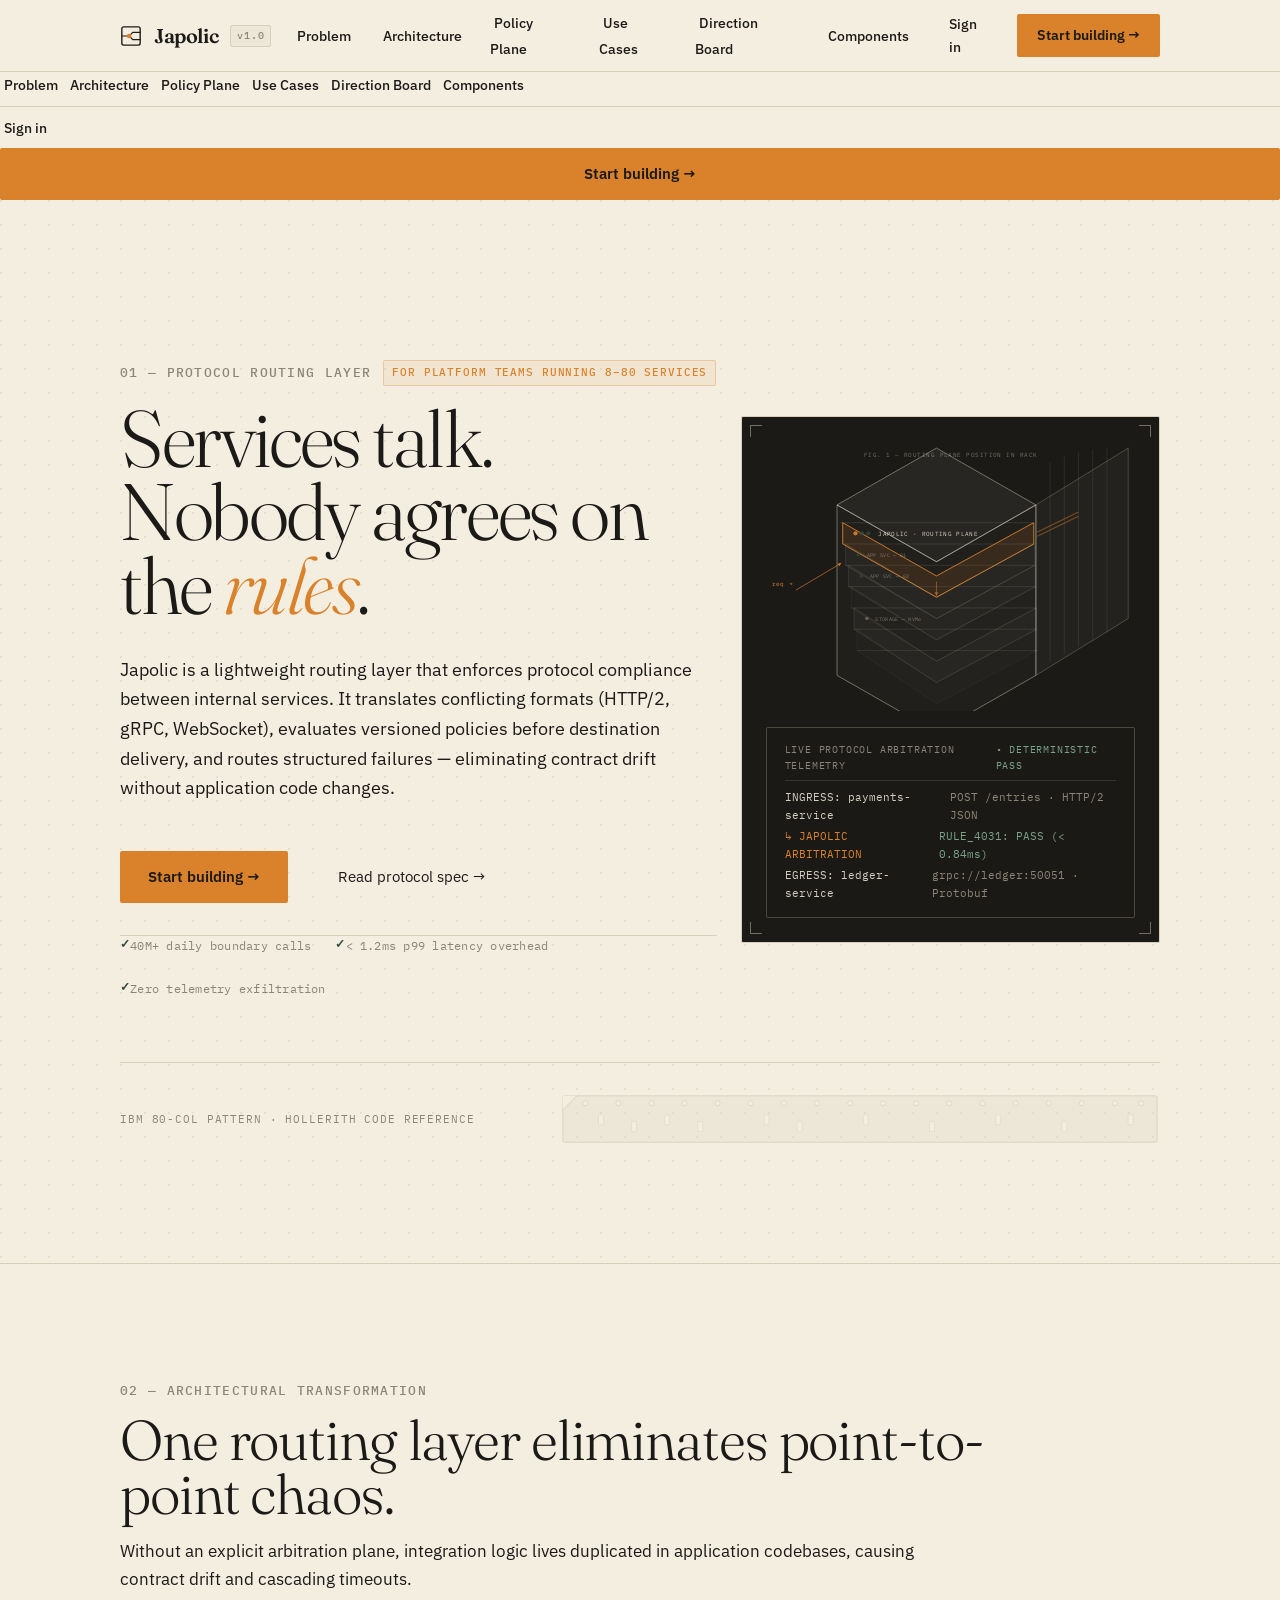
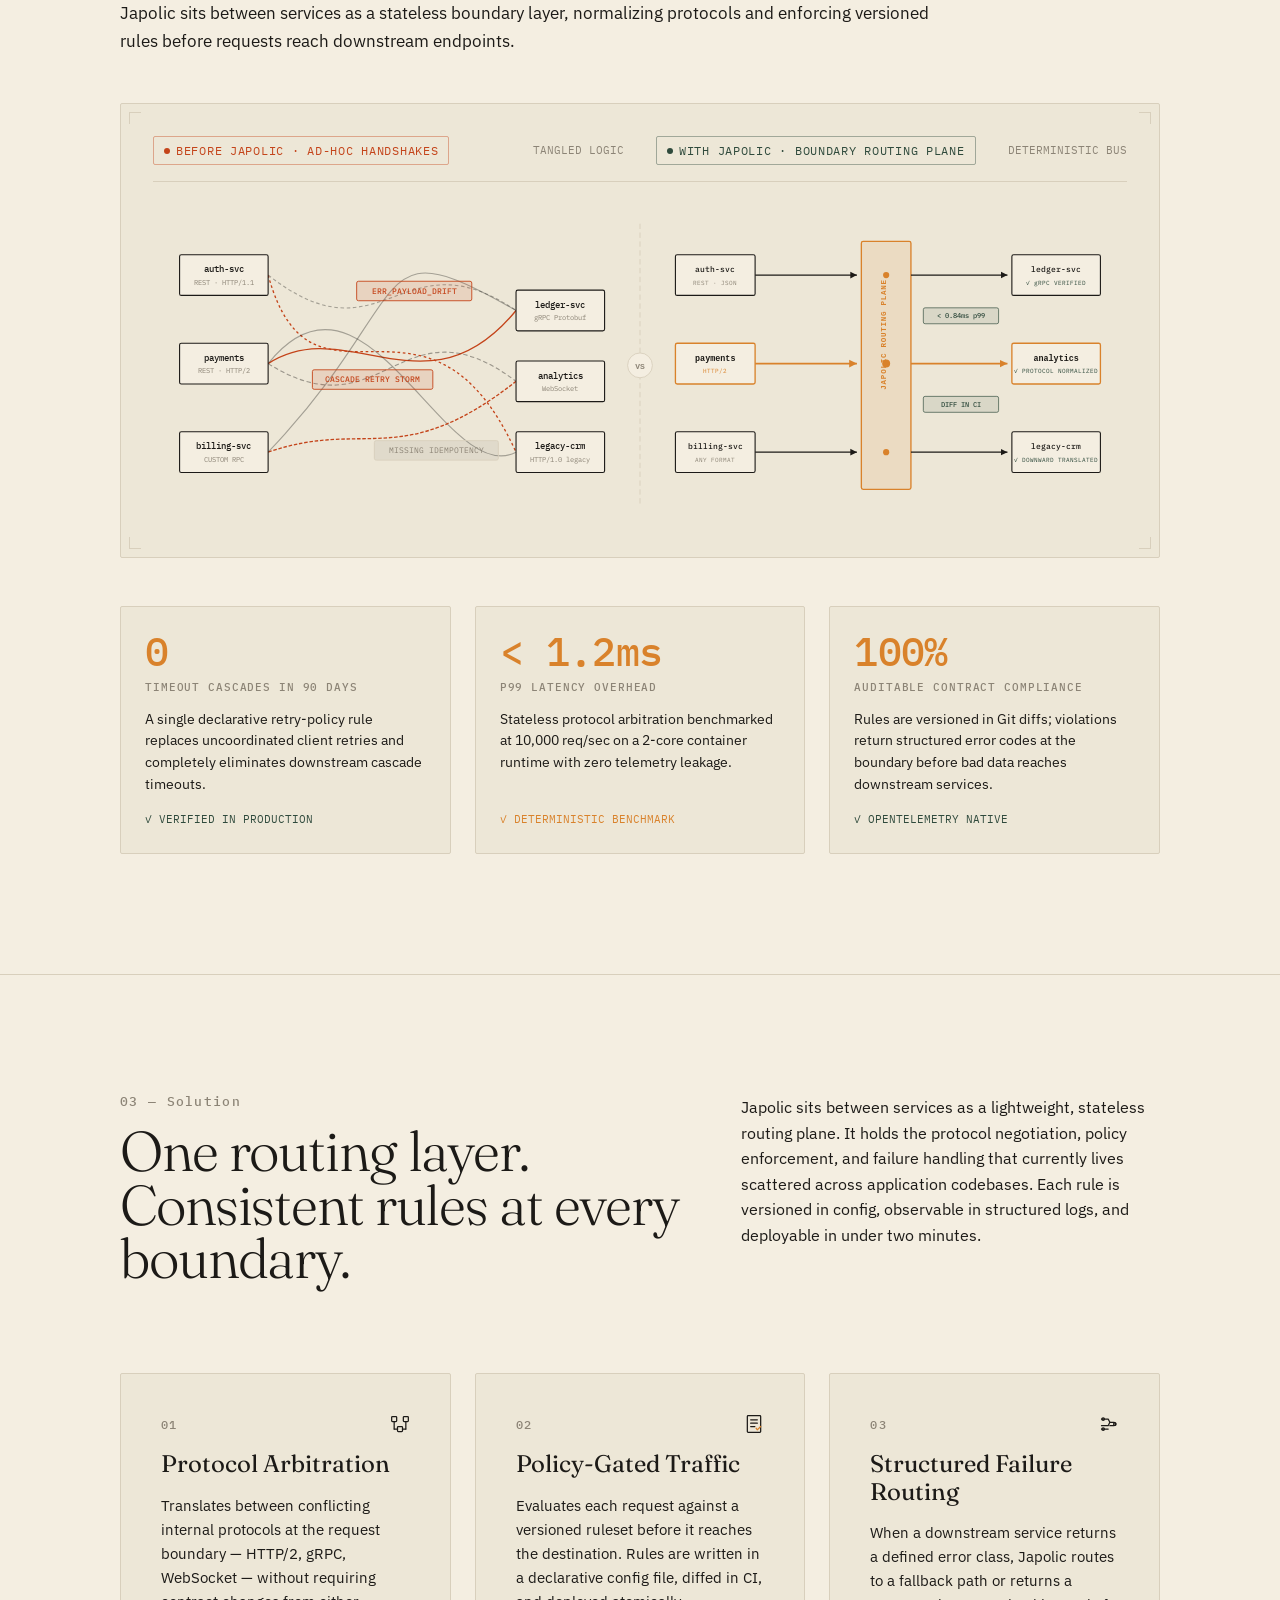
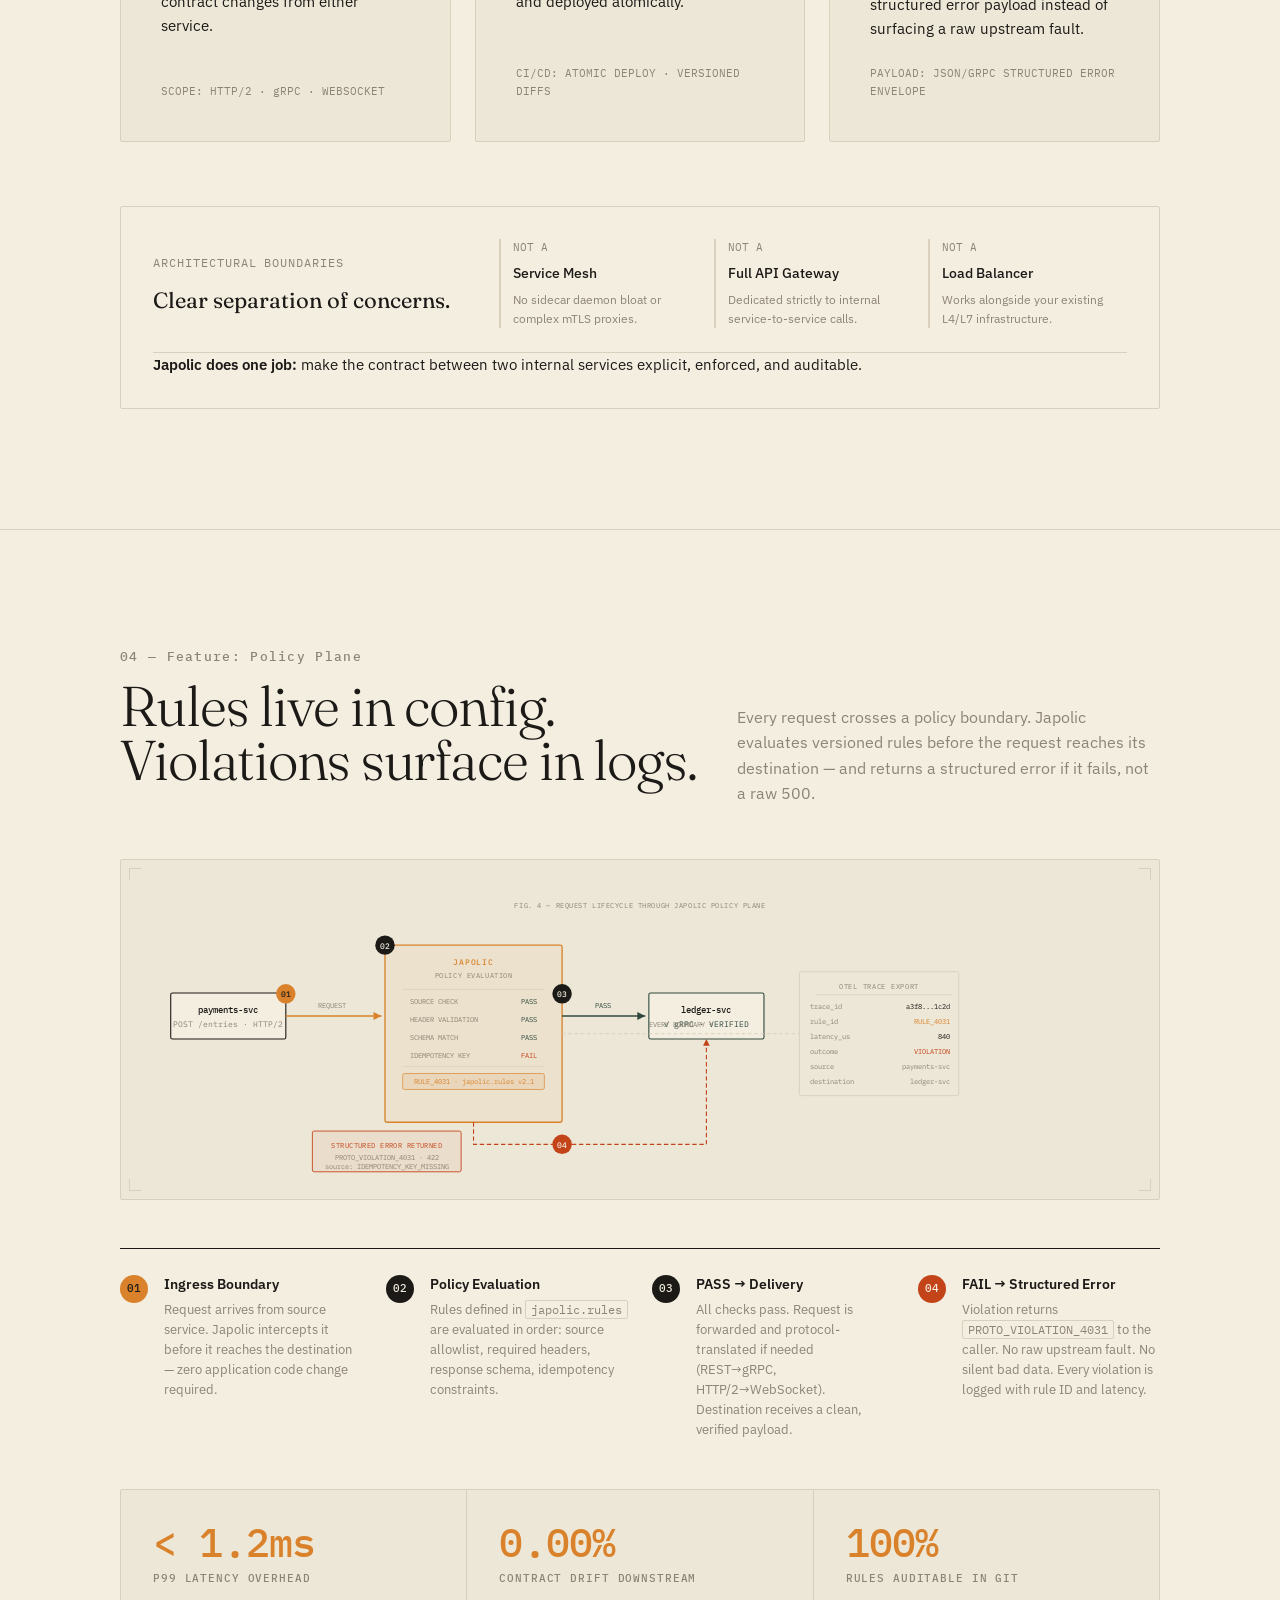
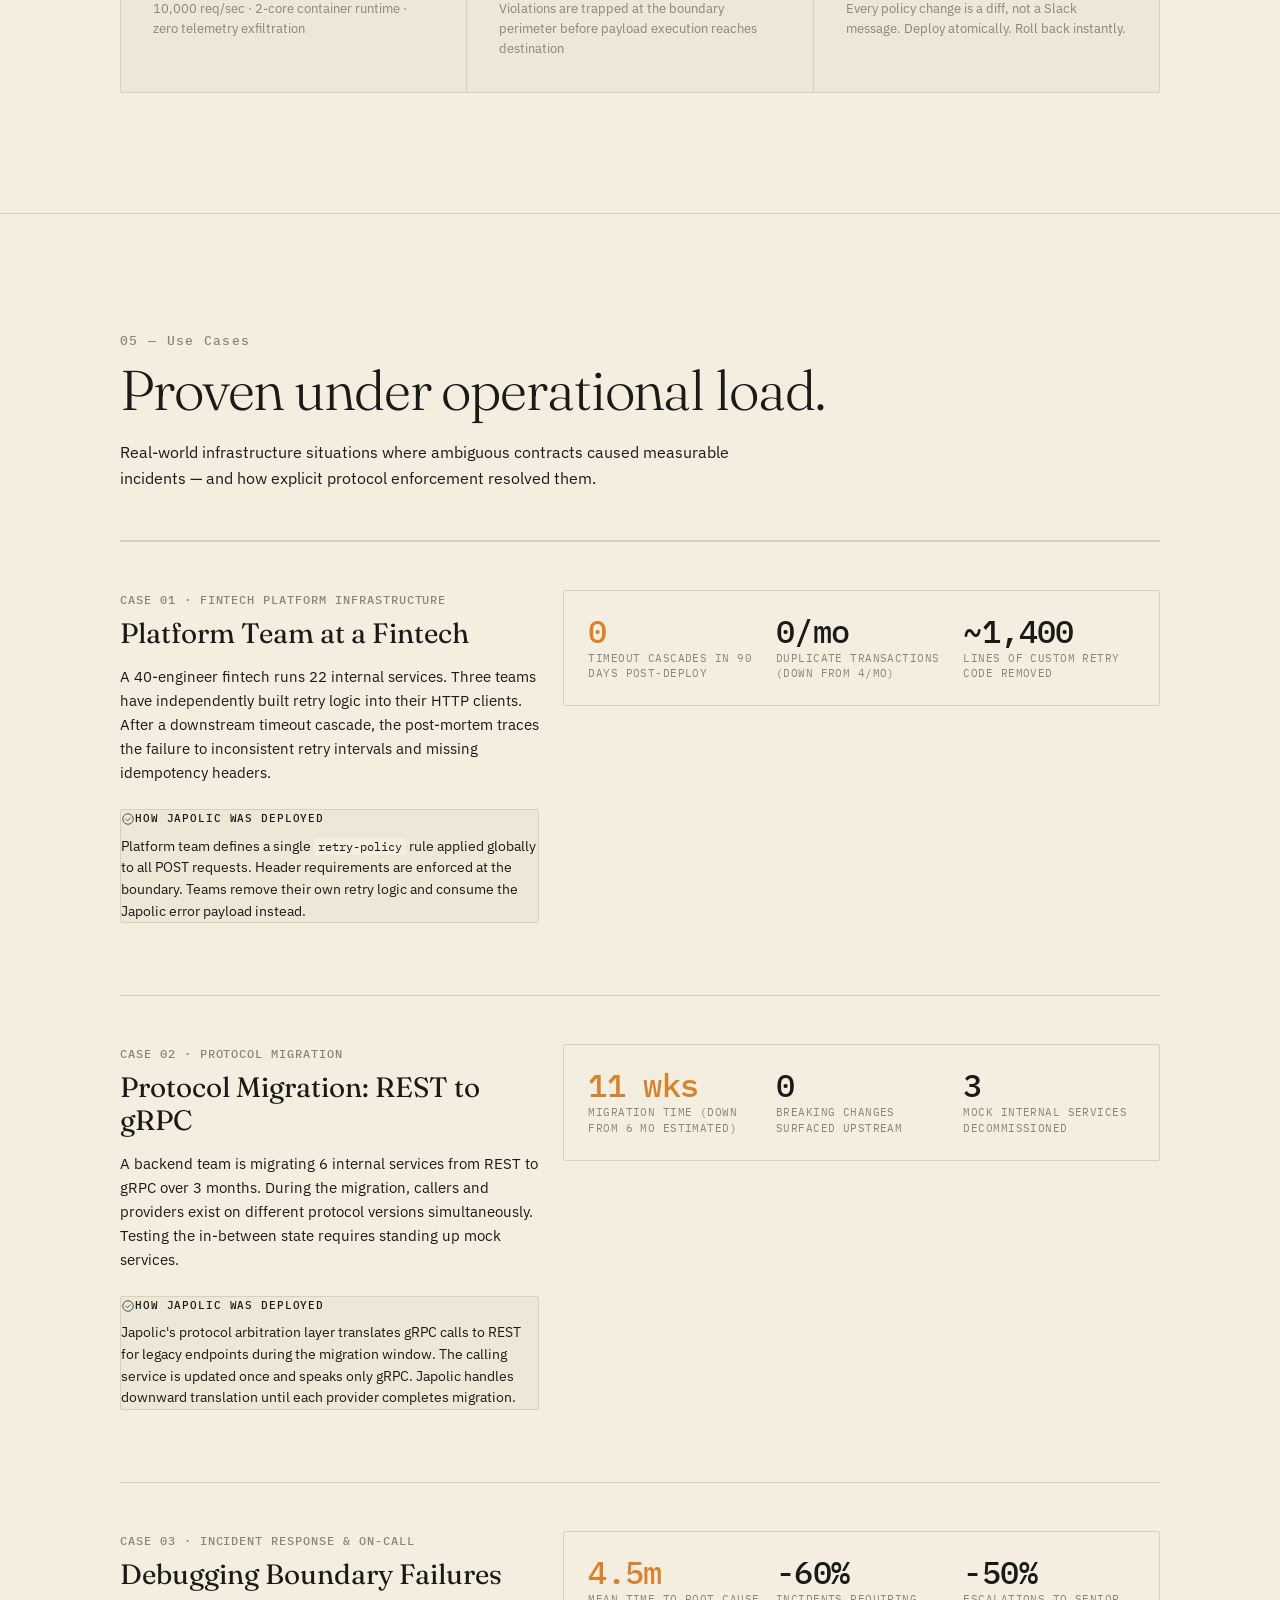
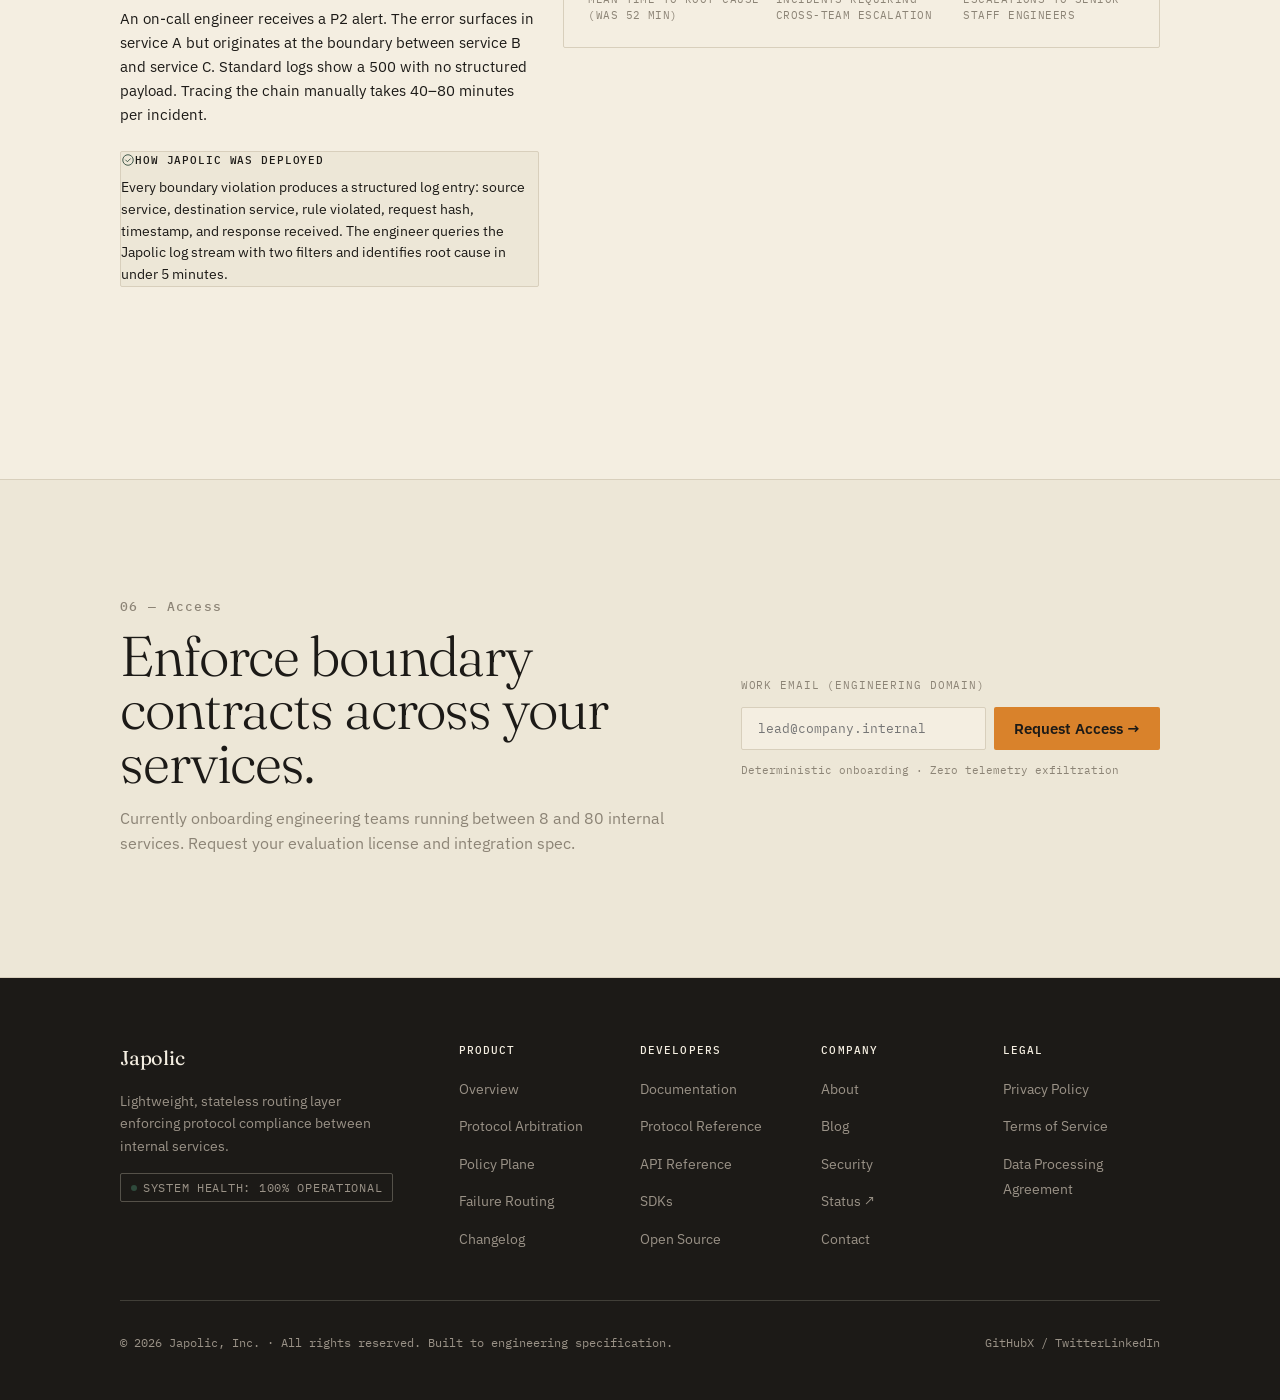
==== commit d4fb0d7d: "Build the feature section" ====
--- a/index.html
+++ b/index.html
@@ -671,97 +671,242 @@
     </section>
 
     <!-- ============================================================
-         04 — FEATURE DEEP-DIVE: POLICY PLANE
+         04 — FEATURE DEEP-DIVE: POLICY PLANE (Annotated Diagram)
          ============================================================ -->
     <section class="feature-section" id="feature" aria-labelledby="feature-title">
       <div class="container">
-        <div class="feature-grid">
-          <!-- 8-Column Left Main Column -->
-          <div class="feature-main-col">
+
+        <!-- Section header -->
+        <div class="feature-diagram-header">
+          <div>
             <span class="label">04 &mdash; Feature: Policy Plane</span>
             <h2 class="feature-title" id="feature-title">
-              Rules live in config. Violations surface in logs.
+              Rules live in config.<br>Violations surface in logs.
             </h2>
-            <p class="feature-lead">
-              The Policy Plane is Japolic's enforcement engine. You define traffic rules in a <code style="font-family: var(--font-mono); font-size: 13px; background: var(--c-surface); padding: 2px 6px; border: 1px solid var(--c-hairline); border-radius: var(--r-sm);">japolic.rules</code> YAML file alongside your service manifests. Rules specify: which services may call which endpoints, under what conditions, with what required headers, and what constitutes a valid response envelope.
-            </p>
-
-            <!-- Real Syntax-Styled Code Window -->
-            <div class="code-window">
-              <div class="code-header">
-                <span class="code-filename">japolic.rules (declarative manifest)</span>
-                <span class="code-badge">SYNTAX: YAML &middot; SPEC v1</span>
-              </div>
-              <pre class="code-block"><code><span class="c-comment"># japolic.rules &mdash; internal contract specification</span>
-<span class="c-key">route</span>:
-  <span class="c-key">source</span>: <span class="c-val">payments-service</span>
-  <span class="c-key">destination</span>: <span class="c-val">ledger-service</span>
-  <span class="c-key">method</span>: <span class="c-val">POST</span>
-  <span class="c-key">path</span>: <span class="c-val">/entries</span>
-  <span class="c-key">require-headers</span>:
-    - <span class="c-val">X-Idempotency-Key</span>
-    - <span class="c-val">X-Trace-ID</span>
-  <span class="c-key">response-schema</span>: <span class="c-val">./schemas/ledger-entry-response.json</span>
-  <span class="c-key">on-violation</span>: <span class="c-val">return-structured-error</span>
-  <span class="c-key">error-code</span>: <span class="c-num">PROTO_VIOLATION_4031</span></code></pre>
-            </div>
-
-            <!-- Bullet Points -->
-            <ul class="feature-points">
-              <li class="feature-point-item">
-                <span><strong>Rules are diffs.</strong> Every policy change is a PR, not a Slack message or undocumented manual tweak.</span>
-              </li>
-              <li class="feature-point-item">
-                <span><strong>Violations are not crashes.</strong> They return a documented error code at the boundary before bad data reaches downstream services.</span>
-              </li>
-              <li class="feature-point-item">
-                <span><strong>No application code change required.</strong> Drop in the Japolic sidecar, apply config. The services are unaware of the enforcement layer.</span>
-              </li>
-            </ul>
-          </div>
-
-          <!-- 4-Column Right Metric & Stat Panel -->
-          <div class="feature-side-col">
-            <div class="stat-panel">
-              <span class="label" style="margin-bottom: 8px;">BENCHMARK OVERHEAD</span>
-              <div class="stat-value">&lt; 1.2ms</div>
-              <span class="stat-unit">p99 REQUEST LATENCY OVERHEAD</span>
-              <p class="stat-context">
-                Measured at 10,000 req/sec in our internal benchmarks on a 2-core container runtime.
-              </p>
-
-              <div class="stat-divider"></div>
-
-              <span class="label" style="margin-bottom: 8px;">ENFORCEMENT INTEGRITY</span>
-              <div style="font-family: var(--font-mono); font-size: 24px; font-weight: 500; color: var(--c-ink); margin-bottom: 4px;">
-                0.00%
-              </div>
-              <span class="stat-unit">CONTRACT DRIFT SURFACED DOWNSTREAM</span>
-              <p class="stat-context">
-                Violations are trapped at the perimeter before payload execution.
-              </p>
-
-              <div class="stat-divider"></div>
-
-              <div class="status-chip" style="width: 100%; justify-content: center;">
-                <span class="status-dot ok"></span>
-                <span>STATELESS &middot; ZERO LOCKING</span>
-              </div>
-            </div>
-
-            <!-- Diagnostic Registration Widget -->
-            <div style="background: var(--c-surface); border: 1px solid var(--c-hairline); border-radius: var(--r-sm); padding: var(--sp-20);">
-              <div style="font-family: var(--font-mono); font-size: 11px; color: var(--c-muted); margin-bottom: 8px;">
-                OBSERVABILITY EXPORT
-              </div>
-              <p style="font-size: 13px; line-height: 1.5; color: var(--c-ink);">
-                Native OpenTelemetry traces with rule-id tags injected on every request boundary.
-              </p>
-            </div>
-          </div>
-        </div>
+          </div>
+          <p class="feature-diagram-sub">
+            Every request crosses a policy boundary. Japolic evaluates versioned rules before the request reaches its destination — and returns a structured error if it fails, not a raw 500.
+          </p>
+        </div>
+
+        <!-- ── ANNOTATED FLOW DIAGRAM ── -->
+        <div class="feature-diagram-frame" role="img" aria-label="Annotated flow diagram of the Japolic policy plane showing request lifecycle from ingress through policy evaluation to delivery or structured failure">
+
+          <!-- Engineering corner marks -->
+          <div class="feat-reg tl"></div>
+          <div class="feat-reg tr"></div>
+          <div class="feat-reg bl"></div>
+          <div class="feat-reg br"></div>
+
+          <svg width="100%" height="auto" viewBox="0 0 1100 320" xmlns="http://www.w3.org/2000/svg" style="display:block; overflow:visible;">
+            <defs>
+              <!-- Amber arrowhead -->
+              <marker id="arr-a" markerWidth="7" markerHeight="7" refX="6" refY="3.5" orient="auto">
+                <path d="M0,0.5 L6,3.5 L0,6.5 Z" fill="var(--c-amber)"/>
+              </marker>
+              <!-- Ink arrowhead -->
+              <marker id="arr-k" markerWidth="7" markerHeight="7" refX="6" refY="3.5" orient="auto">
+                <path d="M0,0.5 L6,3.5 L0,6.5 Z" fill="var(--c-ink)"/>
+              </marker>
+              <!-- Green arrowhead -->
+              <marker id="arr-g" markerWidth="7" markerHeight="7" refX="6" refY="3.5" orient="auto">
+                <path d="M0,0.5 L6,3.5 L0,6.5 Z" fill="var(--c-green)"/>
+              </marker>
+              <!-- Error arrowhead -->
+              <marker id="arr-e" markerWidth="7" markerHeight="7" refX="6" refY="3.5" orient="auto">
+                <path d="M0,0.5 L6,3.5 L0,6.5 Z" fill="#C4441A"/>
+              </marker>
+            </defs>
+
+            <!-- ── SOURCE SERVICE ── -->
+            <rect x="20" y="114" width="130" height="52" rx="2"
+                  fill="var(--c-paper)" stroke="var(--c-ink)" stroke-width="1.25"/>
+            <text x="85" y="137" text-anchor="middle" font-family="var(--font-mono)"
+                  font-size="10.5" font-weight="500" fill="var(--c-ink)">payments-svc</text>
+            <text x="85" y="153" text-anchor="middle" font-family="var(--font-mono)"
+                  font-size="8.5" fill="var(--c-muted)">POST /entries · HTTP/2</text>
+
+            <!-- ① ingress arrow -->
+            <line x1="150" y1="140" x2="258" y2="140"
+                  stroke="var(--c-amber)" stroke-width="1.5" marker-end="url(#arr-a)"/>
+            <!-- request label -->
+            <text x="202" y="131" text-anchor="middle" font-family="var(--font-mono)"
+                  font-size="8" fill="var(--c-muted)">REQUEST</text>
+
+            <!-- Callout ① -->
+            <circle cx="150" cy="115" r="11" fill="var(--c-amber)"/>
+            <text x="150" y="119" text-anchor="middle" font-family="var(--font-mono)"
+                  font-size="9" font-weight="500" fill="var(--c-ink)">01</text>
+
+            <!-- ── JAPOLIC POLICY PLANE (centre box) ── -->
+            <rect x="262" y="60" width="200" height="200" rx="2"
+                  fill="rgba(217,130,43,0.06)" stroke="var(--c-amber)" stroke-width="1.5"/>
+
+            <!-- inner label top -->
+            <text x="362" y="83" text-anchor="middle" font-family="var(--font-mono)"
+                  font-size="8.5" font-weight="500" letter-spacing="0.10em" fill="var(--c-amber)">JAPOLIC</text>
+            <text x="362" y="97" text-anchor="middle" font-family="var(--font-mono)"
+                  font-size="8" letter-spacing="0.08em" fill="var(--c-muted)">POLICY EVALUATION</text>
+
+            <!-- rule evaluation rows -->
+            <line x1="282" y1="110" x2="442" y2="110" stroke="var(--c-hairline)" stroke-width="0.75"/>
+            <!-- row 1 -->
+            <text x="290" y="127" font-family="var(--font-mono)" font-size="8" fill="var(--c-muted)">SOURCE CHECK</text>
+            <text x="434" y="127" text-anchor="end" font-family="var(--font-mono)" font-size="8" fill="var(--c-green)">PASS</text>
+            <!-- row 2 -->
+            <text x="290" y="147" font-family="var(--font-mono)" font-size="8" fill="var(--c-muted)">HEADER VALIDATION</text>
+            <text x="434" y="147" text-anchor="end" font-family="var(--font-mono)" font-size="8" fill="var(--c-green)">PASS</text>
+            <!-- row 3 -->
+            <text x="290" y="167" font-family="var(--font-mono)" font-size="8" fill="var(--c-muted)">SCHEMA MATCH</text>
+            <text x="434" y="167" text-anchor="end" font-family="var(--font-mono)" font-size="8" fill="var(--c-green)">PASS</text>
+            <!-- row 4 — failing example -->
+            <text x="290" y="187" font-family="var(--font-mono)" font-size="8" fill="var(--c-muted)">IDEMPOTENCY KEY</text>
+            <text x="434" y="187" text-anchor="end" font-family="var(--font-mono)" font-size="8" fill="#C4441A">FAIL</text>
+
+            <line x1="282" y1="197" x2="442" y2="197" stroke="var(--c-hairline)" stroke-width="0.75"/>
+
+            <!-- rule-id badge -->
+            <rect x="282" y="205" width="160" height="18" rx="2"
+                  fill="rgba(217,130,43,0.10)" stroke="var(--c-amber)" stroke-width="0.75"/>
+            <text x="362" y="217" text-anchor="middle" font-family="var(--font-mono)"
+                  font-size="7.5" fill="var(--c-amber)">RULE_4031 · japolic.rules v2.1</text>
+
+            <!-- Callout ② on the Japolic box -->
+            <circle cx="262" cy="60" r="11" fill="var(--c-ink)"/>
+            <text x="262" y="64" text-anchor="middle" font-family="var(--font-mono)"
+                  font-size="9" font-weight="500" fill="var(--c-paper)">02</text>
+
+            <!-- ── PASS PATH (top) ── -->
+            <line x1="462" y1="140" x2="556" y2="140"
+                  stroke="var(--c-green)" stroke-width="1.5" marker-end="url(#arr-g)"/>
+            <text x="508" y="131" text-anchor="middle" font-family="var(--font-mono)"
+                  font-size="8" fill="var(--c-green)">PASS</text>
+
+            <!-- Callout ③ -->
+            <circle cx="462" cy="115" r="11" fill="var(--c-ink)"/>
+            <text x="462" y="119" text-anchor="middle" font-family="var(--font-mono)"
+                  font-size="9" font-weight="500" fill="var(--c-paper)">03</text>
+
+            <!-- DESTINATION SERVICE -->
+            <rect x="560" y="114" width="130" height="52" rx="2"
+                  fill="var(--c-paper)" stroke="var(--c-green)" stroke-width="1.25"/>
+            <text x="625" y="137" text-anchor="middle" font-family="var(--font-mono)"
+                  font-size="10.5" font-weight="500" fill="var(--c-ink)">ledger-svc</text>
+            <text x="625" y="153" text-anchor="middle" font-family="var(--font-mono)"
+                  font-size="8.5" fill="var(--c-green)">&#10003; gRPC · VERIFIED</text>
+
+            <!-- ── FAIL PATH (bottom) ── -->
+            <!-- vertical drop from Japolic box bottom -->
+            <path d="M 362,260 L 362,285 L 625,285 L 625,166"
+                  stroke="#C4441A" stroke-width="1.25" stroke-dasharray="5,3" fill="none"
+                  marker-end="url(#arr-e)"/>
+
+            <!-- Callout ④ -->
+            <circle cx="462" cy="285" r="11" fill="#C4441A"/>
+            <text x="462" y="289" text-anchor="middle" font-family="var(--font-mono)"
+                  font-size="9" font-weight="500" fill="var(--c-paper)">04</text>
+
+            <!-- Structured error payload box -->
+            <rect x="180" y="270" width="168" height="46" rx="2"
+                  fill="rgba(196,68,26,0.06)" stroke="#C4441A" stroke-width="1"/>
+            <text x="264" y="289" text-anchor="middle" font-family="var(--font-mono)"
+                  font-size="8" fill="#C4441A" letter-spacing="0.06em">STRUCTURED ERROR RETURNED</text>
+            <text x="264" y="303" text-anchor="middle" font-family="var(--font-mono)"
+                  font-size="7.5" fill="var(--c-muted)">PROTO_VIOLATION_4031 · 422</text>
+            <text x="264" y="313" text-anchor="middle" font-family="var(--font-mono)"
+                  font-size="7.5" fill="var(--c-muted)">source: IDEMPOTENCY_KEY_MISSING</text>
+
+            <!-- OTel trace indicator (right side) -->
+            <rect x="730" y="90" width="180" height="140" rx="2"
+                  fill="var(--c-surface)" stroke="var(--c-hairline)" stroke-width="1"/>
+            <text x="820" y="110" text-anchor="middle" font-family="var(--font-mono)"
+                  font-size="8" letter-spacing="0.10em" fill="var(--c-muted)">OTEL TRACE EXPORT</text>
+            <line x1="748" y1="116" x2="902" y2="116" stroke="var(--c-hairline)" stroke-width="0.75"/>
+
+            <!-- trace rows -->
+            <text x="742" y="132" font-family="var(--font-mono)" font-size="7.5" fill="var(--c-muted)">trace_id</text>
+            <text x="900" y="132" text-anchor="end" font-family="var(--font-mono)" font-size="7.5" fill="var(--c-ink)">a3f8...1c2d</text>
+            <text x="742" y="149" font-family="var(--font-mono)" font-size="7.5" fill="var(--c-muted)">rule_id</text>
+            <text x="900" y="149" text-anchor="end" font-family="var(--font-mono)" font-size="7.5" fill="var(--c-amber)">RULE_4031</text>
+            <text x="742" y="166" font-family="var(--font-mono)" font-size="7.5" fill="var(--c-muted)">latency_us</text>
+            <text x="900" y="166" text-anchor="end" font-family="var(--font-mono)" font-size="7.5" fill="var(--c-ink)">840</text>
+            <text x="742" y="183" font-family="var(--font-mono)" font-size="7.5" fill="var(--c-muted)">outcome</text>
+            <text x="900" y="183" text-anchor="end" font-family="var(--font-mono)" font-size="7.5" fill="#C4441A">VIOLATION</text>
+            <text x="742" y="200" font-family="var(--font-mono)" font-size="7.5" fill="var(--c-muted)">source</text>
+            <text x="900" y="200" text-anchor="end" font-family="var(--font-mono)" font-size="7.5" fill="var(--c-muted)">payments-svc</text>
+            <text x="742" y="217" font-family="var(--font-mono)" font-size="7.5" fill="var(--c-muted)">destination</text>
+            <text x="900" y="217" text-anchor="end" font-family="var(--font-mono)" font-size="7.5" fill="var(--c-muted)">ledger-svc</text>
+
+            <!-- dashed link from Japolic to OTel box -->
+            <line x1="462" y1="160" x2="730" y2="160"
+                  stroke="var(--c-hairline)" stroke-width="1" stroke-dasharray="4,3"/>
+            <text x="596" y="153" text-anchor="middle" font-family="var(--font-mono)"
+                  font-size="7.5" fill="var(--c-muted)">EVERY BOUNDARY →</text>
+
+            <!-- FIG label -->
+            <text x="550" y="18" text-anchor="middle" font-family="var(--font-mono)"
+                  font-size="8" fill="var(--c-muted)" letter-spacing="0.08em">
+              FIG. 4 &mdash; REQUEST LIFECYCLE THROUGH JAPOLIC POLICY PLANE
+            </text>
+          </svg>
+        </div>
+
+        <!-- ── NUMBERED CALLOUT LEGEND ── -->
+        <div class="feature-callout-grid">
+          <div class="callout-item">
+            <span class="callout-num callout-amber">01</span>
+            <div>
+              <span class="callout-title">Ingress Boundary</span>
+              <p class="callout-desc">Request arrives from source service. Japolic intercepts it before it reaches the destination — zero application code change required.</p>
+            </div>
+          </div>
+          <div class="callout-item">
+            <span class="callout-num callout-ink">02</span>
+            <div>
+              <span class="callout-title">Policy Evaluation</span>
+              <p class="callout-desc">Rules defined in <code class="inline-code">japolic.rules</code> are evaluated in order: source allowlist, required headers, response schema, idempotency constraints.</p>
+            </div>
+          </div>
+          <div class="callout-item">
+            <span class="callout-num callout-ink">03</span>
+            <div>
+              <span class="callout-title">PASS &rarr; Delivery</span>
+              <p class="callout-desc">All checks pass. Request is forwarded and protocol-translated if needed (REST&rarr;gRPC, HTTP/2&rarr;WebSocket). Destination receives a clean, verified payload.</p>
+            </div>
+          </div>
+          <div class="callout-item">
+            <span class="callout-num callout-error">04</span>
+            <div>
+              <span class="callout-title">FAIL &rarr; Structured Error</span>
+              <p class="callout-desc">Violation returns <code class="inline-code">PROTO_VIOLATION_4031</code> to the caller. No raw upstream fault. No silent bad data. Every violation is logged with rule ID and latency.</p>
+            </div>
+          </div>
+        </div>
+
+        <!-- ── 3 MONO SPEC STATS ── -->
+        <div class="feature-spec-strip">
+          <div class="spec-stat-card">
+            <div class="spec-stat-num">&lt;&nbsp;1.2ms</div>
+            <div class="spec-stat-unit">P99 LATENCY OVERHEAD</div>
+            <div class="spec-stat-ctx">10,000 req/sec · 2-core container runtime · zero telemetry exfiltration</div>
+          </div>
+          <div class="spec-stat-divider"></div>
+          <div class="spec-stat-card">
+            <div class="spec-stat-num">0.00%</div>
+            <div class="spec-stat-unit">CONTRACT DRIFT DOWNSTREAM</div>
+            <div class="spec-stat-ctx">Violations are trapped at the boundary perimeter before payload execution reaches destination</div>
+          </div>
+          <div class="spec-stat-divider"></div>
+          <div class="spec-stat-card">
+            <div class="spec-stat-num">100%</div>
+            <div class="spec-stat-unit">RULES AUDITABLE IN GIT</div>
+            <div class="spec-stat-ctx">Every policy change is a diff, not a Slack message. Deploy atomically. Roll back instantly.</div>
+          </div>
+        </div>
+
       </div>
     </section>
+
 
     <!-- ============================================================
          05 — USE CASES
@@ -911,11 +1056,14 @@
           </p>
         </div>
         <div style="grid-column: span 5; display: flex; flex-direction: column; gap: var(--sp-16);">
-          <form style="display: flex; flex-direction: column; gap: var(--sp-12);" onsubmit="event.preventDefault(); alert('Request submitted. We will review your infrastructure parameters.');">  
+          <form id="access-form" style="display: flex; flex-direction: column; gap: var(--sp-12);">  
             <label for="work-email" style="font-family: var(--font-mono); font-size: 11px; letter-spacing: 0.08em; color: var(--c-muted);">WORK EMAIL (ENGINEERING DOMAIN)</label>
             <div style="display: flex; gap: var(--sp-8); flex-wrap: wrap;">
               <input type="email" id="work-email" required placeholder="lead@company.internal" style="flex: 1; min-width: 180px; padding: 12px 16px; background: var(--c-paper); border: 1px solid var(--c-hairline); border-radius: var(--r-sm); font-family: var(--font-mono); font-size: 13px; color: var(--c-ink);">
               <button type="submit" class="btn-primary" style="padding: 12px 20px; white-space: nowrap;">Request Access &rarr;</button>
+            </div>
+            <div id="access-success" style="display: none; padding: 10px 14px; background: var(--c-surface); border: 1px solid var(--c-green); border-radius: var(--r-sm); font-family: var(--font-mono); font-size: 12px; color: var(--c-green);">
+              &check; Request received. Evaluation license and integration spec sent to your domain.
             </div>
             <span style="font-family: var(--font-mono); font-size: 11px; color: var(--c-muted);">
               Deterministic onboarding &middot; Zero telemetry exfiltration
@@ -1051,6 +1199,25 @@
           });
         });
       }
+
+      // 3. CTA Form Submission handling (clean inline tactile confirmation)
+      const accessForm = document.getElementById('access-form');
+      const accessSuccess = document.getElementById('access-success');
+      if (accessForm && accessSuccess) {
+        accessForm.addEventListener('submit', function(e) {
+          e.preventDefault();
+          accessSuccess.style.display = 'block';
+          const emailInput = document.getElementById('work-email');
+          if (emailInput) {
+            emailInput.disabled = true;
+          }
+          const submitBtn = accessForm.querySelector('button[type="submit"]');
+          if (submitBtn) {
+            submitBtn.textContent = 'Submitted ✓';
+            submitBtn.disabled = true;
+          }
+        });
+      }
     })();
   </script>
 </body>
--- a/landing.css
+++ b/landing.css
@@ -911,8 +911,186 @@
 }
 
 /* ============================================================
+   SECTION 04: FEATURE DIAGRAM — ANNOTATED POLICY PLANE
+   ============================================================ */
+
+/* Section header: 2-col asymmetric layout */
+.feature-diagram-header {
+  display: grid;
+  grid-template-columns: 7fr 5fr;
+  gap: var(--grid-gutter);
+  align-items: end;
+  margin-bottom: var(--sp-48);
+}
+
+.feature-diagram-sub {
+  font-family: var(--font-body);
+  font-size: 16px;
+  line-height: 1.60;
+  color: var(--c-muted);
+  padding-bottom: 4px; /* align baseline with h2 */
+}
+
+/* Outer frame for SVG diagram */
+.feature-diagram-frame {
+  background: var(--c-surface);
+  border: 1px solid var(--c-hairline);
+  border-radius: var(--r-sm);
+  padding: var(--sp-32) var(--sp-32) var(--sp-24);
+  margin-bottom: var(--sp-48);
+  position: relative;
+  overflow: hidden;
+}
+
+/* Engineering corner registration marks */
+.feat-reg {
+  position: absolute;
+  width: 12px;
+  height: 12px;
+  border-color: var(--c-hairline);
+  border-style: solid;
+  pointer-events: none;
+}
+.feat-reg.tl { top: 8px; left: 8px;   border-width: 1px 0 0 1px; }
+.feat-reg.tr { top: 8px; right: 8px;  border-width: 1px 1px 0 0; }
+.feat-reg.bl { bottom: 8px; left: 8px;  border-width: 0 0 1px 1px; }
+.feat-reg.br { bottom: 8px; right: 8px; border-width: 0 1px 1px 0; }
+
+/* Numbered callout legend */
+.feature-callout-grid {
+  display: grid;
+  grid-template-columns: repeat(4, 1fr);
+  gap: var(--grid-gutter);
+  margin-bottom: var(--sp-48);
+  border-top: 1px solid var(--c-ink);
+  padding-top: var(--sp-24);
+}
+
+.callout-item {
+  display: flex;
+  gap: var(--sp-16);
+  align-items: flex-start;
+  padding: 8px;
+  margin: -8px;
+  border-radius: var(--r-sm);
+  transition: background-color var(--tr-fast);
+}
+
+.callout-item:hover {
+  background: var(--c-surface);
+}
+
+.callout-num {
+  display: inline-flex;
+  align-items: center;
+  justify-content: center;
+  width: 28px;
+  height: 28px;
+  border-radius: 50%;
+  font-family: var(--font-mono);
+  font-size: 11px;
+  font-weight: 500;
+  flex-shrink: 0;
+  margin-top: 2px;
+}
+
+.callout-amber {
+  background: var(--c-amber);
+  color: var(--c-ink);
+}
+
+.callout-ink {
+  background: var(--c-ink);
+  color: var(--c-paper);
+}
+
+.callout-error {
+  background: #C4441A;
+  color: var(--c-paper);
+}
+
+.callout-title {
+  display: block;
+  font-family: var(--font-body);
+  font-size: 14px;
+  font-weight: 600;
+  color: var(--c-ink);
+  margin-bottom: var(--sp-4);
+}
+
+.callout-desc {
+  font-size: 13px;
+  line-height: 1.55;
+  color: var(--c-muted);
+}
+
+.inline-code {
+  font-family: var(--font-mono);
+  font-size: 12px;
+  background: var(--c-paper);
+  border: 1px solid var(--c-hairline);
+  padding: 1px 5px;
+  border-radius: var(--r-sm);
+}
+
+/* 3 spec stat cards strip */
+.feature-spec-strip {
+  display: grid;
+  grid-template-columns: 1fr auto 1fr auto 1fr;
+  align-items: stretch;
+  border: 1px solid var(--c-hairline);
+  border-radius: var(--r-sm);
+  background: var(--c-surface);
+  overflow: hidden;
+}
+
+.spec-stat-card {
+  padding: var(--sp-32);
+  transition: background-color var(--tr-fast);
+}
+
+.spec-stat-card:hover {
+  background: var(--c-paper);
+}
+
+.spec-stat-divider {
+  width: 1px;
+  background: var(--c-hairline);
+  flex-shrink: 0;
+}
+
+.spec-stat-num {
+  font-family: var(--font-mono);
+  font-size: 40px;
+  font-weight: 500;
+  letter-spacing: -0.02em;
+  color: var(--c-amber);
+  line-height: 1;
+  margin-bottom: var(--sp-8);
+}
+
+.spec-stat-unit {
+  font-family: var(--font-mono);
+  font-size: 11px;
+  font-weight: 500;
+  letter-spacing: 0.08em;
+  color: var(--c-muted);
+  text-transform: uppercase;
+  margin-bottom: var(--sp-12);
+  display: block;
+}
+
+.spec-stat-ctx {
+  font-family: var(--font-body);
+  font-size: 13px;
+  line-height: 1.55;
+  color: var(--c-muted);
+}
+
+/* ============================================================
    SECTION 05: USE CASES
    ============================================================ */
+
 .use-cases-section {
   padding-block: var(--section-pad-y);
   border-bottom: 1px solid var(--c-hairline);
@@ -1359,17 +1537,48 @@
     gap: var(--sp-16);
   }
 
-  /* --- FEATURE/POLICY PLANE --- */
-  .feature-grid {
+  /* --- FEATURE/POLICY PLANE (ANNOTATED DIAGRAM) --- */
+  .feature-diagram-header {
     display: flex;
     flex-direction: column;
-    gap: var(--sp-32);
-  }
-
-  .feature-main-col,
-  .feature-side-col {
-    grid-column: span 12;
+    gap: var(--sp-16);
+    margin-bottom: var(--sp-32);
+  }
+
+  .feature-diagram-frame {
+    overflow-x: auto;
+    -webkit-overflow-scrolling: touch;
+    padding: var(--sp-24) var(--sp-16) var(--sp-16);
+    margin-bottom: var(--sp-32);
+  }
+
+  .feature-diagram-frame svg {
+    min-width: 680px;
+    height: auto;
+  }
+
+  .feature-callout-grid {
+    grid-template-columns: 1fr;
+    gap: var(--sp-24);
+    margin-bottom: var(--sp-32);
+  }
+
+  .feature-spec-strip {
+    grid-template-columns: 1fr;
+    gap: 0;
+  }
+
+  .spec-stat-divider {
     width: 100%;
+    height: 1px;
+  }
+
+  .spec-stat-card {
+    padding: var(--sp-24);
+  }
+
+  .spec-stat-num {
+    font-size: 32px;
   }
 
   /* --- USE CASES --- */
@@ -1407,3 +1616,9 @@
     gap: var(--sp-16);
   }
 }
+
+@media (min-width: 600px) and (max-width: 809px) {
+  .feature-callout-grid {
+    grid-template-columns: repeat(2, 1fr);
+  }
+}
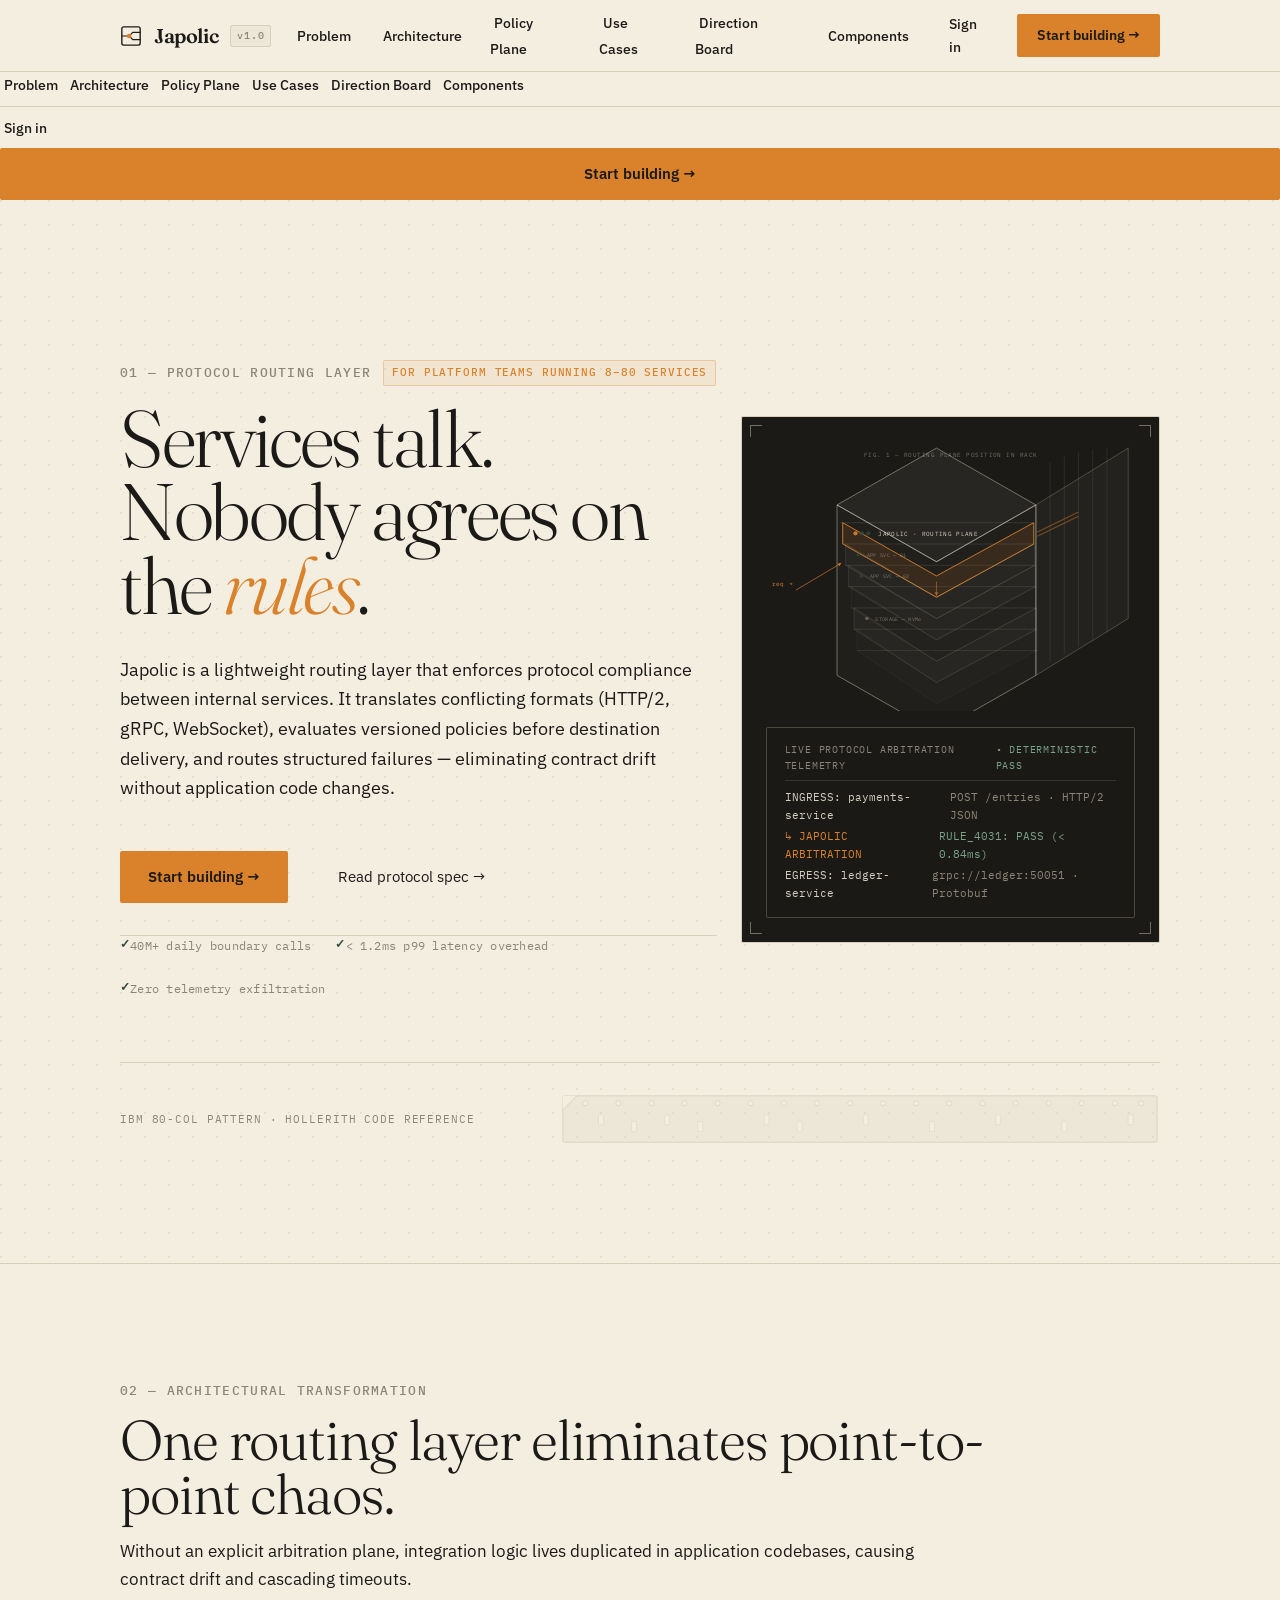
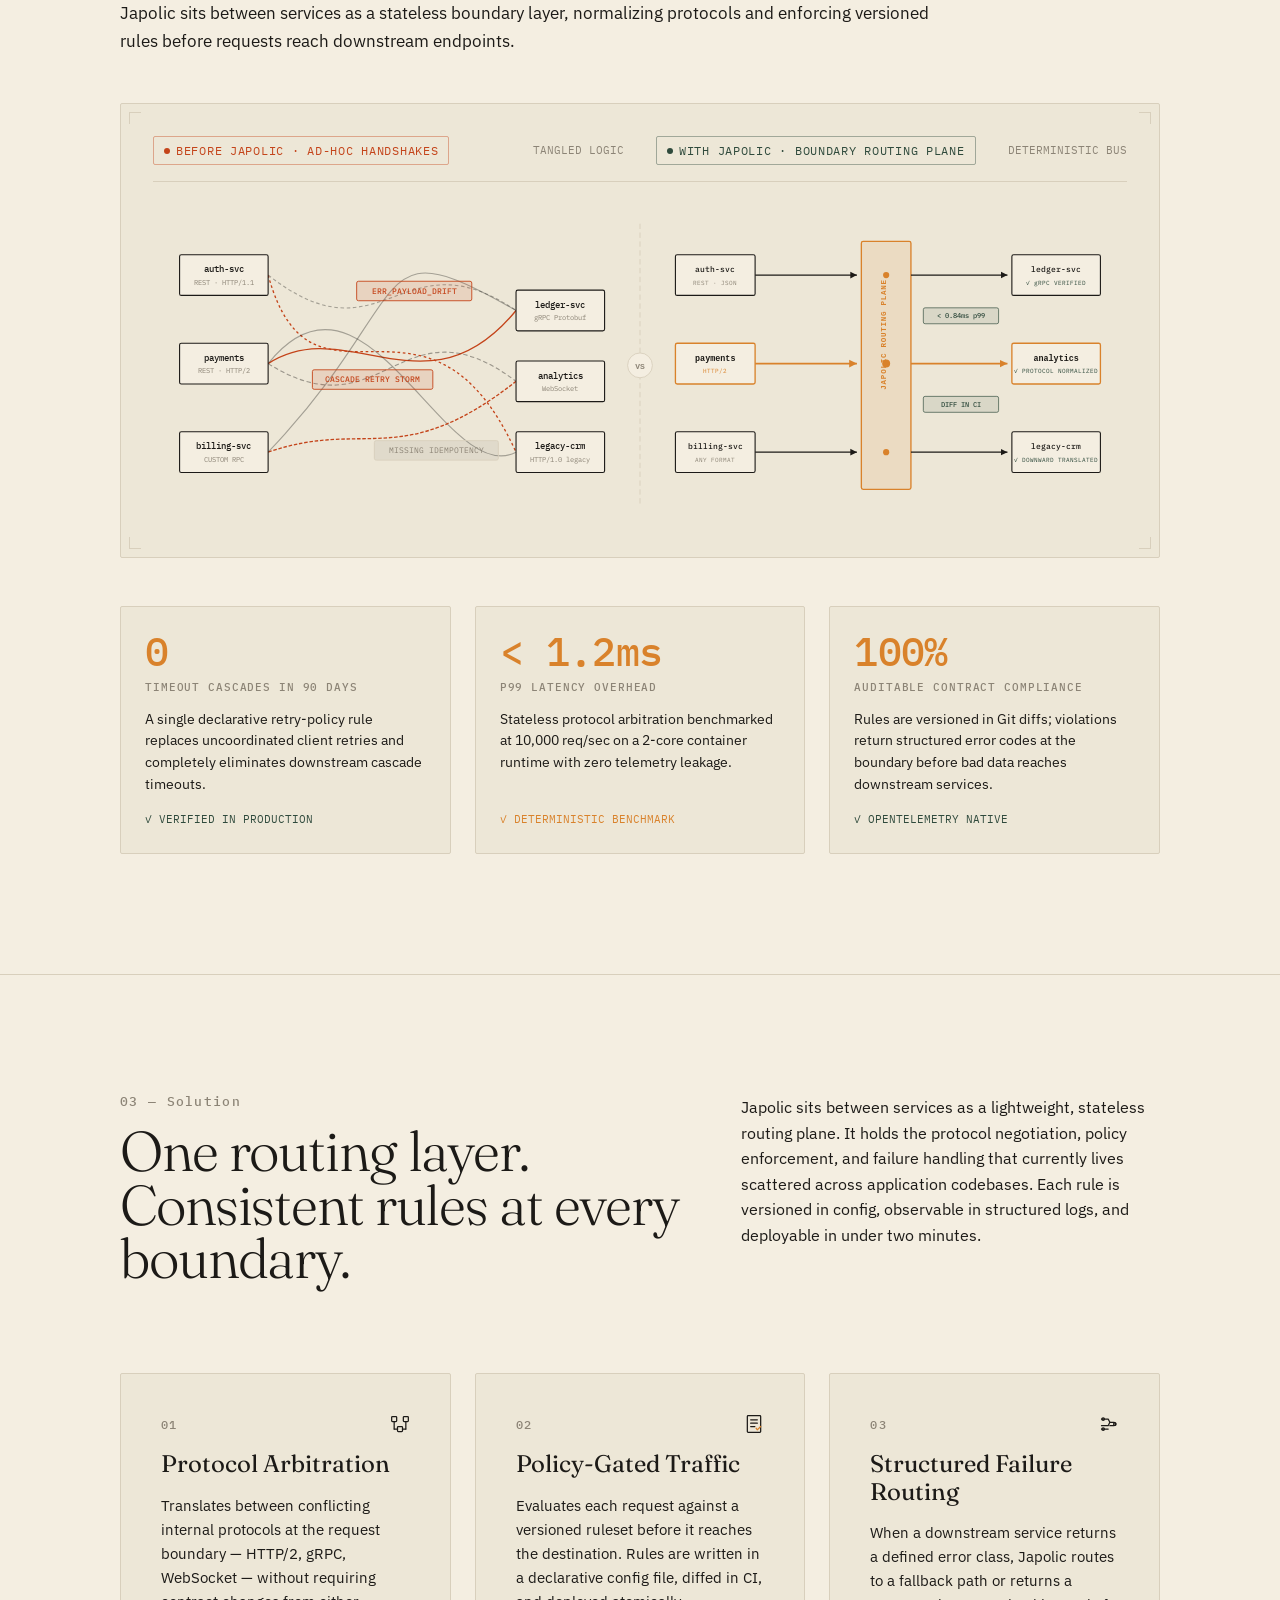
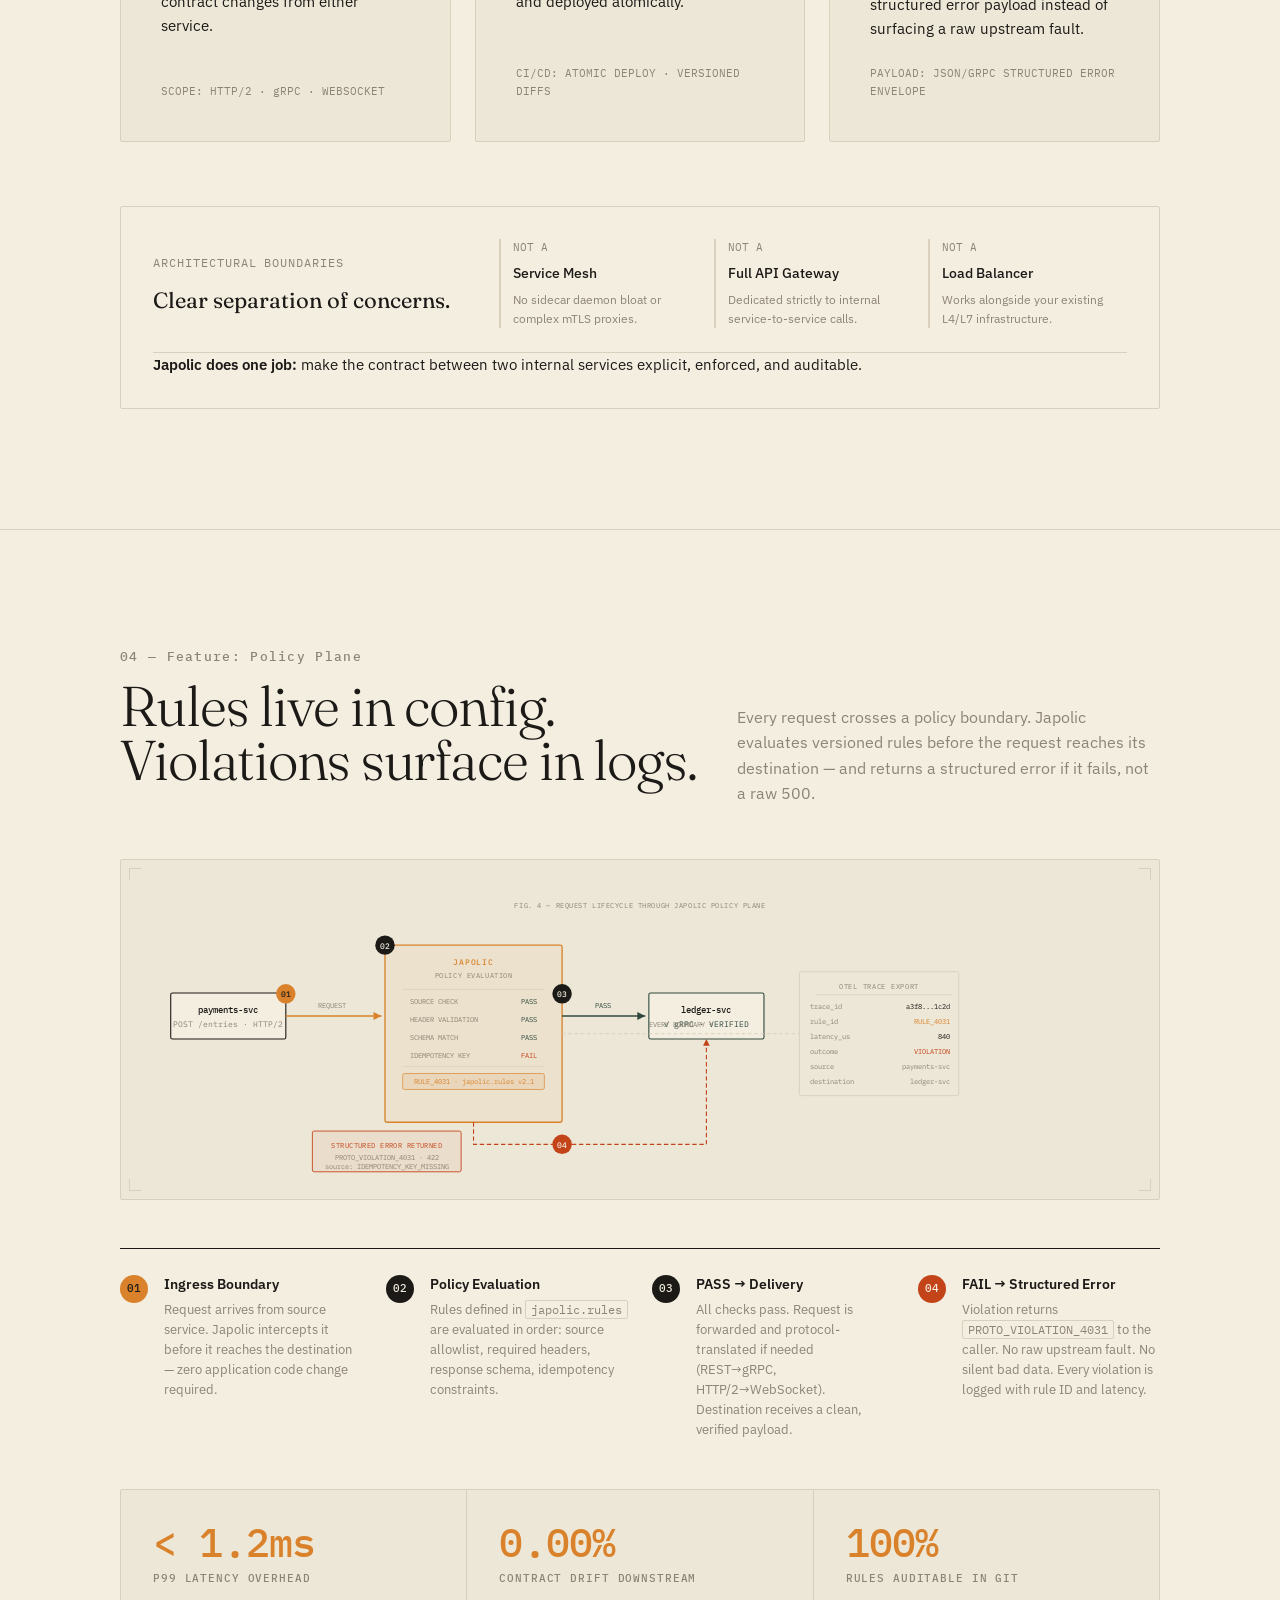
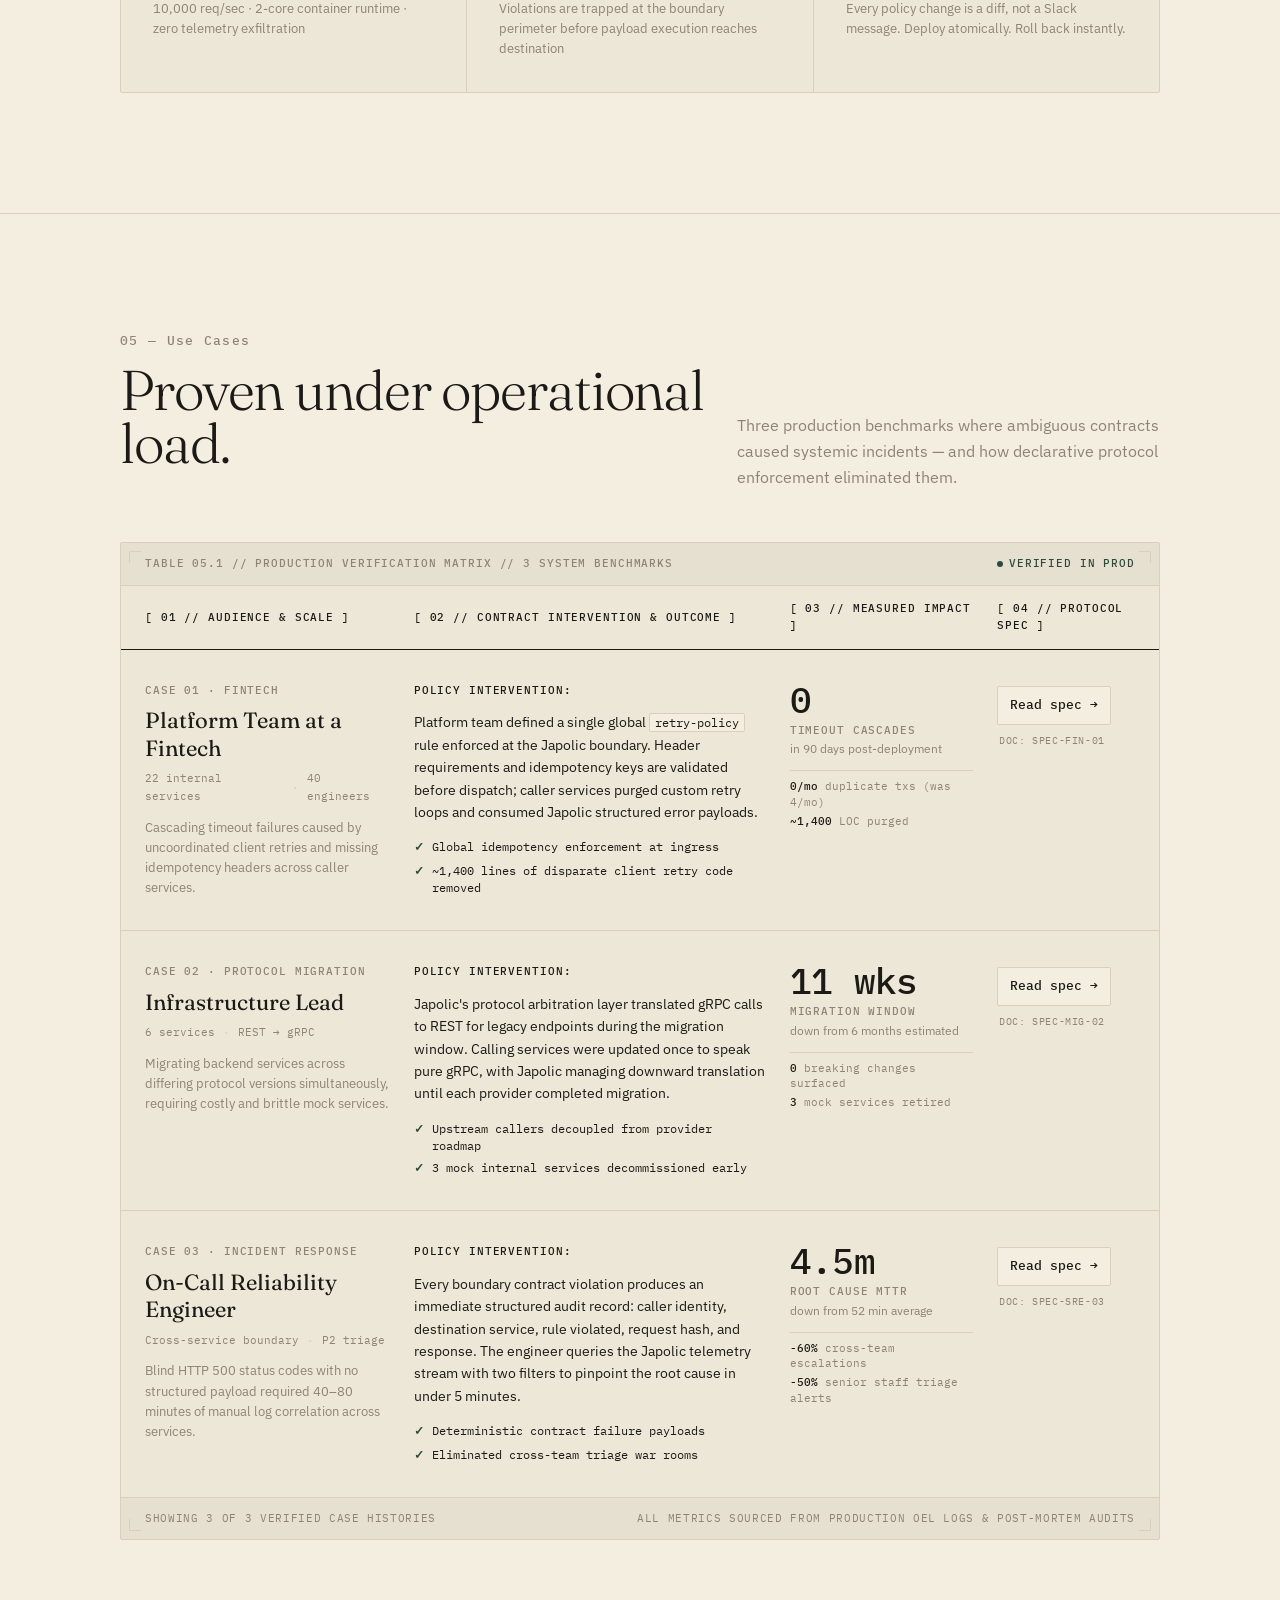
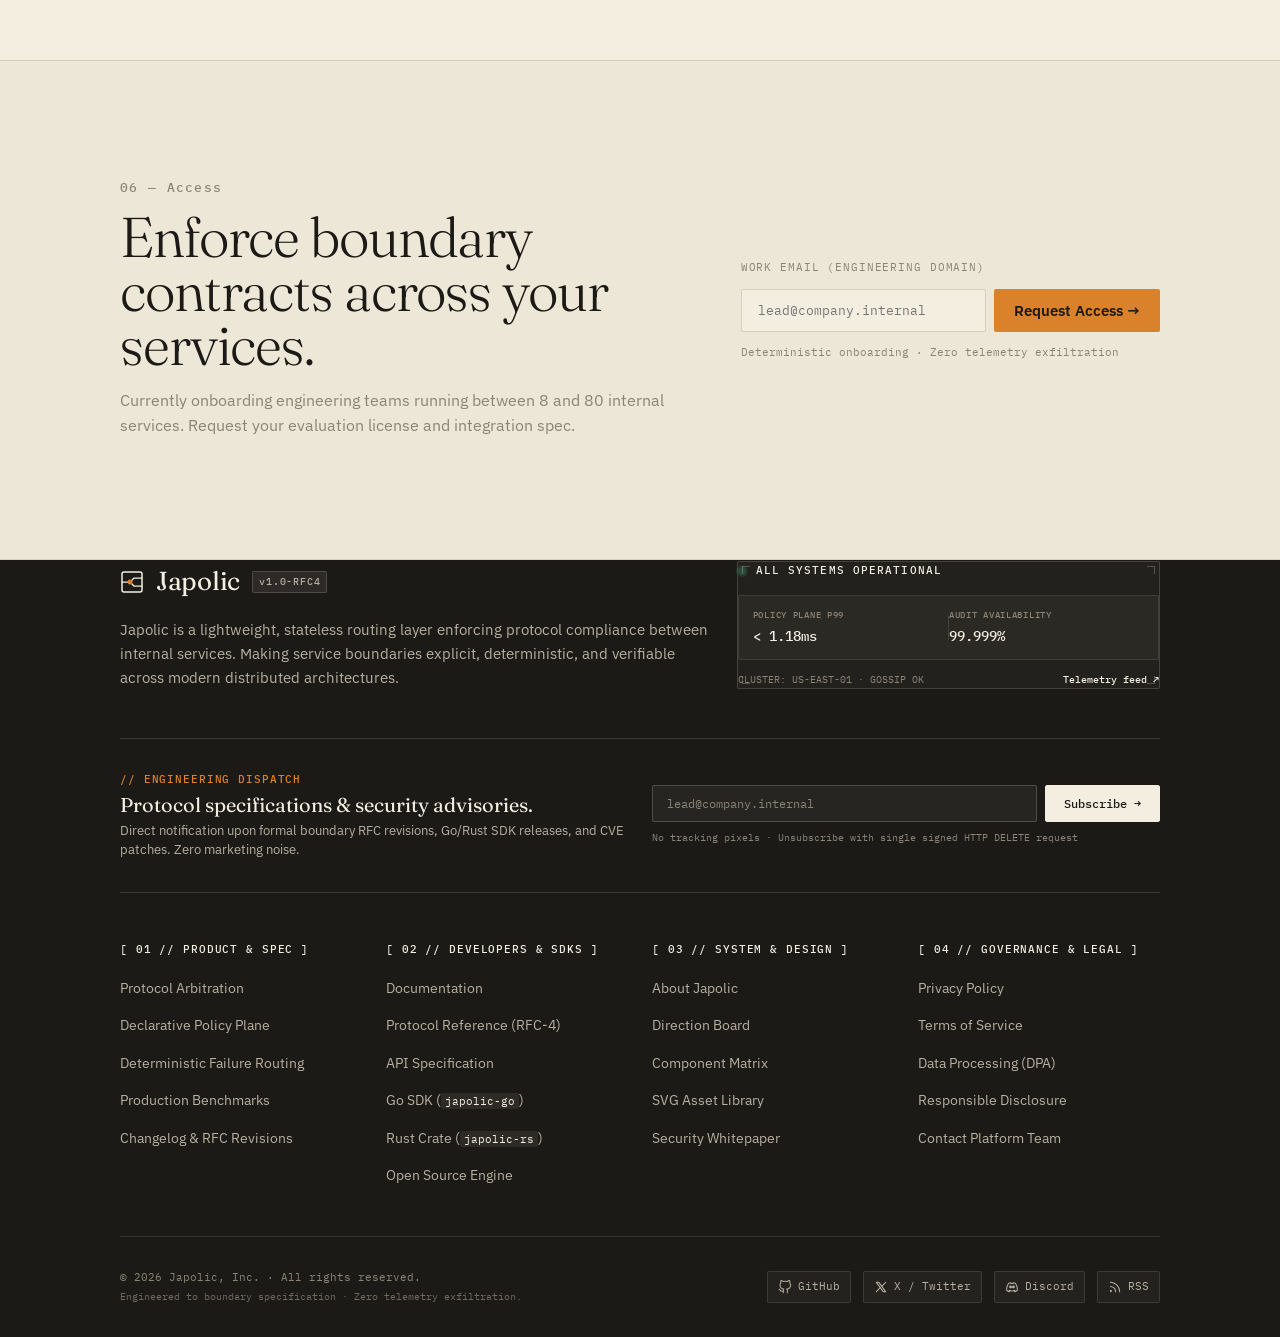
==== commit 2830740a: "build the footer and usecase section" ====
--- a/index.html
+++ b/index.html
@@ -913,129 +913,195 @@
          ============================================================ -->
     <section class="use-cases-section" id="use-cases" aria-labelledby="use-cases-title">
       <div class="container">
-        <span class="label">05 &mdash; Use Cases</span>
-        <h2 class="section-h2" id="use-cases-title">
-          Proven under operational load.
-        </h2>
-        <p class="body-lead" style="max-width: var(--t-measure-body);">
-          Real-world infrastructure situations where ambiguous contracts caused measurable incidents &mdash; and how explicit protocol enforcement resolved them.
-        </p>
-
-        <!-- Use Case 1: Fintech -->
-        <div class="use-case-row">
-          <div class="use-case-left">
-            <span class="use-case-category">CASE 01 &middot; FINTECH PLATFORM INFRASTRUCTURE</span>
-            <h3 class="use-case-title">Platform Team at a Fintech</h3>
-            <p class="use-case-situation">
-              A 40-engineer fintech runs 22 internal services. Three teams have independently built retry logic into their HTTP clients. After a downstream timeout cascade, the post-mortem traces the failure to inconsistent retry intervals and missing idempotency headers.
-            </p>
-            <div class="use-case-japolic">
-              <div class="use-case-japolic-title">
-                <svg width="14" height="14" viewBox="0 0 24 24" fill="none" aria-hidden="true">
-                  <circle cx="12" cy="12" r="9" stroke="var(--c-green)" stroke-width="1.5"/>
-                  <path d="M8 12l3 3 5-5" stroke="var(--c-green)" stroke-width="1.5" stroke-linecap="round" stroke-linejoin="round"/>
-                </svg>
-                <span>HOW JAPOLIC WAS DEPLOYED</span>
-              </div>
-              <p class="use-case-japolic-text">
-                Platform team defines a single <code style="font-family: var(--font-mono); font-size: 12px; background: var(--c-paper); padding: 1px 4px; border-radius: 2px;">retry-policy</code> rule applied globally to all POST requests. Header requirements are enforced at the boundary. Teams remove their own retry logic and consume the Japolic error payload instead.
-              </p>
-            </div>
-          </div>
-          <div class="use-case-right">
-            <div class="metrics-grid">
-              <div class="metric-item">
-                <div class="metric-number accent">0</div>
-                <div class="metric-label">TIMEOUT CASCADES IN 90 DAYS POST-DEPLOY</div>
-              </div>
-              <div class="metric-item">
-                <div class="metric-number">0/mo</div>
-                <div class="metric-label">DUPLICATE TRANSACTIONS (DOWN FROM 4/MO)</div>
-              </div>
-              <div class="metric-item">
-                <div class="metric-number">~1,400</div>
-                <div class="metric-label">LINES OF CUSTOM RETRY CODE REMOVED</div>
-              </div>
-            </div>
-          </div>
-        </div>
-
-        <!-- Use Case 2: Protocol Migration -->
-        <div class="use-case-row">
-          <div class="use-case-left">
-            <span class="use-case-category">CASE 02 &middot; PROTOCOL MIGRATION</span>
-            <h3 class="use-case-title">Protocol Migration: REST to gRPC</h3>
-            <p class="use-case-situation">
-              A backend team is migrating 6 internal services from REST to gRPC over 3 months. During the migration, callers and providers exist on different protocol versions simultaneously. Testing the in-between state requires standing up mock services.
-            </p>
-            <div class="use-case-japolic">
-              <div class="use-case-japolic-title">
-                <svg width="14" height="14" viewBox="0 0 24 24" fill="none" aria-hidden="true">
-                  <circle cx="12" cy="12" r="9" stroke="var(--c-green)" stroke-width="1.5"/>
-                  <path d="M8 12l3 3 5-5" stroke="var(--c-green)" stroke-width="1.5" stroke-linecap="round" stroke-linejoin="round"/>
-                </svg>
-                <span>HOW JAPOLIC WAS DEPLOYED</span>
-              </div>
-              <p class="use-case-japolic-text">
-                Japolic's protocol arbitration layer translates gRPC calls to REST for legacy endpoints during the migration window. The calling service is updated once and speaks only gRPC. Japolic handles downward translation until each provider completes migration.
-              </p>
-            </div>
-          </div>
-          <div class="use-case-right">
-            <div class="metrics-grid">
-              <div class="metric-item">
-                <div class="metric-number accent">11 wks</div>
-                <div class="metric-label">MIGRATION TIME (DOWN FROM 6 MO ESTIMATED)</div>
-              </div>
-              <div class="metric-item">
-                <div class="metric-number">0</div>
-                <div class="metric-label">BREAKING CHANGES SURFACED UPSTREAM</div>
-              </div>
-              <div class="metric-item">
-                <div class="metric-number">3</div>
-                <div class="metric-label">MOCK INTERNAL SERVICES DECOMMISSIONED</div>
-              </div>
-            </div>
-          </div>
-        </div>
-
-        <!-- Use Case 3: On-Call Debugging -->
-        <div class="use-case-row">
-          <div class="use-case-left">
-            <span class="use-case-category">CASE 03 &middot; INCIDENT RESPONSE &amp; ON-CALL</span>
-            <h3 class="use-case-title">Debugging Boundary Failures</h3>
-            <p class="use-case-situation">
-              An on-call engineer receives a P2 alert. The error surfaces in service A but originates at the boundary between service B and service C. Standard logs show a 500 with no structured payload. Tracing the chain manually takes 40&ndash;80 minutes per incident.
-            </p>
-            <div class="use-case-japolic">
-              <div class="use-case-japolic-title">
-                <svg width="14" height="14" viewBox="0 0 24 24" fill="none" aria-hidden="true">
-                  <circle cx="12" cy="12" r="9" stroke="var(--c-green)" stroke-width="1.5"/>
-                  <path d="M8 12l3 3 5-5" stroke="var(--c-green)" stroke-width="1.5" stroke-linecap="round" stroke-linejoin="round"/>
-                </svg>
-                <span>HOW JAPOLIC WAS DEPLOYED</span>
-              </div>
-              <p class="use-case-japolic-text">
-                Every boundary violation produces a structured log entry: source service, destination service, rule violated, request hash, timestamp, and response received. The engineer queries the Japolic log stream with two filters and identifies root cause in under 5 minutes.
-              </p>
-            </div>
-          </div>
-          <div class="use-case-right">
-            <div class="metrics-grid">
-              <div class="metric-item">
-                <div class="metric-number accent">4.5m</div>
-                <div class="metric-label">MEAN TIME TO ROOT CAUSE (WAS 52 MIN)</div>
-              </div>
-              <div class="metric-item">
-                <div class="metric-number">-60%</div>
-                <div class="metric-label">INCIDENTS REQUIRING CROSS-TEAM ESCALATION</div>
-              </div>
-              <div class="metric-item">
-                <div class="metric-number">-50%</div>
-                <div class="metric-label">ESCALATIONS TO SENIOR STAFF ENGINEERS</div>
-              </div>
-            </div>
-          </div>
+        <!-- 7/5 Asymmetric Header to balance against Section 04 -->
+        <div class="use-cases-header">
+          <div>
+            <span class="label">05 &mdash; Use Cases</span>
+            <h2 class="section-h2" id="use-cases-title">
+              Proven under operational load.
+            </h2>
+          </div>
+          <p class="use-cases-header-sub">
+            Three production benchmarks where ambiguous contracts caused systemic incidents &mdash; and how declarative protocol enforcement eliminated them.
+          </p>
+        </div>
+
+        <!-- Ruled Table-Like Ledger Frame -->
+        <div class="use-cases-table-frame" role="region" aria-label="Production Use Cases Matrix">
+          <!-- Corner registration marks matching Section 04 -->
+          <div class="cases-reg tl"></div>
+          <div class="cases-reg tr"></div>
+          <div class="cases-reg bl"></div>
+          <div class="cases-reg br"></div>
+
+          <!-- Table Meta Header Bar -->
+          <div class="cases-table-meta">
+            <span>TABLE 05.1 // PRODUCTION VERIFICATION MATRIX // 3 SYSTEM BENCHMARKS</span>
+            <span class="cases-meta-verified">
+              <span class="cases-dot-live"></span> VERIFIED IN PROD
+            </span>
+          </div>
+
+          <!-- Table Column Headers -->
+          <div class="cases-thead" role="row">
+            <div class="cases-th" role="columnheader">[ 01 // AUDIENCE &amp; SCALE ]</div>
+            <div class="cases-th" role="columnheader">[ 02 // CONTRACT INTERVENTION &amp; OUTCOME ]</div>
+            <div class="cases-th" role="columnheader">[ 03 // MEASURED IMPACT ]</div>
+            <div class="cases-th" role="columnheader">[ 04 // PROTOCOL SPEC ]</div>
+          </div>
+
+          <!-- Table Body Rows -->
+          <div class="cases-tbody" role="rowgroup">
+
+            <!-- ROW 01: Fintech Platform -->
+            <div class="cases-trow" role="row">
+              <div class="case-col-audience">
+                <span class="case-badge">CASE 01 &middot; FINTECH</span>
+                <h3 class="case-audience-heading">Platform Team at a Fintech</h3>
+                <div class="case-context-spec">
+                  <span class="context-tag">22 internal services</span>
+                  <span class="case-context-sep">&middot;</span>
+                  <span class="context-tag">40 engineers</span>
+                </div>
+                <p class="case-problem-summary">
+                  Cascading timeout failures caused by uncoordinated client retries and missing idempotency headers across caller services.
+                </p>
+              </div>
+
+              <div class="case-col-outcome">
+                <div class="case-intervention-label">POLICY INTERVENTION:</div>
+                <p class="case-outcome-desc">
+                  Platform team defined a single global <code class="inline-code">retry-policy</code> rule enforced at the Japolic boundary. Header requirements and idempotency keys are validated before dispatch; caller services purged custom retry loops and consumed Japolic structured error payloads.
+                </p>
+                <div class="case-deliverables-strip">
+                  <span class="deliverable-item"><span class="deliv-icon">&check;</span> Global idempotency enforcement at ingress</span>
+                  <span class="deliverable-item"><span class="deliv-icon">&check;</span> ~1,400 lines of disparate client retry code removed</span>
+                </div>
+              </div>
+
+              <div class="case-col-metric">
+                <div class="case-metric-block">
+                  <div class="case-metric-number">0</div>
+                  <div class="case-metric-unit">TIMEOUT CASCADES</div>
+                  <div class="case-metric-note">in 90 days post-deployment</div>
+                </div>
+                <div class="case-submetric-list">
+                  <div class="submetric-row"><span class="submetric-value">0/mo</span> duplicate txs <span class="submetric-baseline">(was 4/mo)</span></div>
+                  <div class="submetric-row"><span class="submetric-value">~1,400</span> LOC purged</div>
+                </div>
+              </div>
+
+              <div class="case-col-link">
+                <a href="#request-access" class="case-action-link" aria-label="Review Case 01 specification and policy rule">
+                  <span class="case-action-text">Read spec</span>
+                  <span class="case-action-arrow">&rarr;</span>
+                </a>
+                <span class="case-spec-id">DOC: SPEC-FIN-01</span>
+              </div>
+            </div>
+
+            <!-- ROW 02: Protocol Migration -->
+            <div class="cases-trow" role="row">
+              <div class="case-col-audience">
+                <span class="case-badge">CASE 02 &middot; PROTOCOL MIGRATION</span>
+                <h3 class="case-audience-heading">Infrastructure Lead</h3>
+                <div class="case-context-spec">
+                  <span class="context-tag">6 services</span>
+                  <span class="case-context-sep">&middot;</span>
+                  <span class="context-tag">REST &rarr; gRPC</span>
+                </div>
+                <p class="case-problem-summary">
+                  Migrating backend services across differing protocol versions simultaneously, requiring costly and brittle mock services.
+                </p>
+              </div>
+
+              <div class="case-col-outcome">
+                <div class="case-intervention-label">POLICY INTERVENTION:</div>
+                <p class="case-outcome-desc">
+                  Japolic's protocol arbitration layer translated gRPC calls to REST for legacy endpoints during the migration window. Calling services were updated once to speak pure gRPC, with Japolic managing downward translation until each provider completed migration.
+                </p>
+                <div class="case-deliverables-strip">
+                  <span class="deliverable-item"><span class="deliv-icon">&check;</span> Upstream callers decoupled from provider roadmap</span>
+                  <span class="deliverable-item"><span class="deliv-icon">&check;</span> 3 mock internal services decommissioned early</span>
+                </div>
+              </div>
+
+              <div class="case-col-metric">
+                <div class="case-metric-block">
+                  <div class="case-metric-number">11 wks</div>
+                  <div class="case-metric-unit">MIGRATION WINDOW</div>
+                  <div class="case-metric-note">down from 6 months estimated</div>
+                </div>
+                <div class="case-submetric-list">
+                  <div class="submetric-row"><span class="submetric-value">0</span> breaking changes surfaced</div>
+                  <div class="submetric-row"><span class="submetric-value">3</span> mock services retired</div>
+                </div>
+              </div>
+
+              <div class="case-col-link">
+                <a href="#request-access" class="case-action-link" aria-label="Review Case 02 specification and migration policy">
+                  <span class="case-action-text">Read spec</span>
+                  <span class="case-action-arrow">&rarr;</span>
+                </a>
+                <span class="case-spec-id">DOC: SPEC-MIG-02</span>
+              </div>
+            </div>
+
+            <!-- ROW 03: On-Call Reliability -->
+            <div class="cases-trow" role="row">
+              <div class="case-col-audience">
+                <span class="case-badge">CASE 03 &middot; INCIDENT RESPONSE</span>
+                <h3 class="case-audience-heading">On-Call Reliability Engineer</h3>
+                <div class="case-context-spec">
+                  <span class="context-tag">Cross-service boundary</span>
+                  <span class="case-context-sep">&middot;</span>
+                  <span class="context-tag">P2 triage</span>
+                </div>
+                <p class="case-problem-summary">
+                  Blind HTTP 500 status codes with no structured payload required 40&ndash;80 minutes of manual log correlation across services.
+                </p>
+              </div>
+
+              <div class="case-col-outcome">
+                <div class="case-intervention-label">POLICY INTERVENTION:</div>
+                <p class="case-outcome-desc">
+                  Every boundary contract violation produces an immediate structured audit record: caller identity, destination service, rule violated, request hash, and response. The engineer queries the Japolic telemetry stream with two filters to pinpoint the root cause in under 5 minutes.
+                </p>
+                <div class="case-deliverables-strip">
+                  <span class="deliverable-item"><span class="deliv-icon">&check;</span> Deterministic contract failure payloads</span>
+                  <span class="deliverable-item"><span class="deliv-icon">&check;</span> Eliminated cross-team triage war rooms</span>
+                </div>
+              </div>
+
+              <div class="case-col-metric">
+                <div class="case-metric-block">
+                  <div class="case-metric-number">4.5m</div>
+                  <div class="case-metric-unit">ROOT CAUSE MTTR</div>
+                  <div class="case-metric-note">down from 52 min average</div>
+                </div>
+                <div class="case-submetric-list">
+                  <div class="submetric-row"><span class="submetric-value">-60%</span> cross-team escalations</div>
+                  <div class="submetric-row"><span class="submetric-value">-50%</span> senior staff triage alerts</div>
+                </div>
+              </div>
+
+              <div class="case-col-link">
+                <a href="#request-access" class="case-action-link" aria-label="Review Case 03 specification and telemetry policy">
+                  <span class="case-action-text">Read spec</span>
+                  <span class="case-action-arrow">&rarr;</span>
+                </a>
+                <span class="case-spec-id">DOC: SPEC-SRE-03</span>
+              </div>
+            </div>
+
+          </div>
+
+          <!-- Table Meta Footer Bar -->
+          <div class="cases-table-footer">
+            <span>SHOWING 3 OF 3 VERIFIED CASE HISTORIES</span>
+            <span>ALL METRICS SOURCED FROM PRODUCTION OEL LOGS &amp; POST-MORTEM AUDITS</span>
+          </div>
+
         </div>
 
       </div>
@@ -1080,77 +1146,179 @@
        ============================================================ -->
   <footer class="site-footer" id="footer" aria-label="Site Footer">
     <div class="container">
-      <div class="footer-top">
-        <!-- Brand & Tagline -->
-        <div class="footer-brand-col">
-          <span class="footer-wordmark">Japolic</span>
-          <p class="footer-tagline">
-            Lightweight, stateless routing layer enforcing protocol compliance between internal services.
+
+      <!-- 1. Brand, Mission & Live Operational Status Indicator -->
+      <div class="footer-hero-band">
+        <div class="footer-mission-col">
+          <a href="#hero" class="footer-brand-lockup" aria-label="Japolic Homepage">
+            <span class="brand-logomark" aria-hidden="true">
+              <svg width="24" height="24" viewBox="0 0 24 24" fill="none">
+                <rect x="2" y="2" width="20" height="20" rx="2" stroke="var(--c-paper)" stroke-width="1.5" />
+                <path d="M2 12h8l4-4h8" stroke="var(--c-paper)" stroke-width="1.25" stroke-linecap="round" />
+                <path d="M10 12l4 4h8" stroke="var(--c-paper)" stroke-width="1.25" stroke-linecap="round" />
+                <circle cx="10" cy="12" r="2.5" fill="var(--c-amber)" />
+              </svg>
+            </span>
+            <span class="footer-brand-title">Japolic</span>
+            <span class="footer-brand-badge">v1.0-RFC4</span>
+          </a>
+          <p class="footer-mission-lead">
+            Japolic is a lightweight, stateless routing layer enforcing protocol compliance between internal services. Making service boundaries explicit, deterministic, and verifiable across modern distributed architectures.
           </p>
-          <div class="status-chip" style="border-color: rgba(216,207,188,0.3); color: var(--c-footer-text);">
-            <span class="status-dot ok"></span>
-            <span>SYSTEM HEALTH: 100% OPERATIONAL</span>
-          </div>
-        </div>
-
-        <!-- Col 1: Product -->
-        <div>
-          <div class="footer-col-title">Product</div>
+        </div>
+
+        <div class="footer-status-col">
+          <!-- "All systems operational" Live Indicator Card -->
+          <div class="footer-status-card" role="status" aria-live="polite">
+            <div class="status-reg-mark tl"></div>
+            <div class="status-reg-mark tr"></div>
+            <div class="status-reg-mark bl"></div>
+            <div class="status-reg-mark br"></div>
+
+            <div class="status-live-header">
+              <span class="status-pulse-dot" aria-hidden="true"></span>
+              <span class="status-live-title">ALL SYSTEMS OPERATIONAL</span>
+            </div>
+            
+            <div class="status-stats-grid">
+              <div class="status-stat-item">
+                <span class="status-stat-label">POLICY PLANE P99</span>
+                <span class="status-stat-value">&lt; 1.18ms</span>
+              </div>
+              <div class="status-stat-divider"></div>
+              <div class="status-stat-item">
+                <span class="status-stat-label">AUDIT AVAILABILITY</span>
+                <span class="status-stat-value">99.999%</span>
+              </div>
+            </div>
+
+            <div class="status-footer-bar">
+              <span class="status-cluster-id">CLUSTER: US-EAST-01 &middot; GOSSIP OK</span>
+              <a href="https://status.japolic.io" class="status-telemetry-link" target="_blank" rel="noopener">
+                Telemetry feed &nearr;
+              </a>
+            </div>
+          </div>
+        </div>
+      </div>
+
+      <!-- 2. CTA / Engineering Newsletter Dispatch Row -->
+      <div class="footer-dispatch-row">
+        <div class="footer-dispatch-info">
+          <span class="dispatch-mono-tag">// ENGINEERING DISPATCH</span>
+          <h3 class="dispatch-headline">Protocol specifications &amp; security advisories.</h3>
+          <p class="dispatch-sub">
+            Direct notification upon formal boundary RFC revisions, Go/Rust SDK releases, and CVE patches. Zero marketing noise.
+          </p>
+        </div>
+        <div class="footer-dispatch-form-col">
+          <form id="footer-newsletter-form" class="dispatch-form" onsubmit="event.preventDefault(); document.getElementById('dispatch-success').style.display='block'; this.querySelector('input').disabled=true; this.querySelector('button').disabled=true; this.querySelector('button').textContent='Subscribed ✓';">
+            <div class="dispatch-input-row">
+              <input type="email" required placeholder="lead@company.internal" class="dispatch-input" aria-label="Work Email Address for Technical Dispatch">
+              <button type="submit" class="dispatch-btn">Subscribe &rarr;</button>
+            </div>
+            <div id="dispatch-success" class="dispatch-success-msg" style="display: none;">
+              &check; Subscribed to RFC advisories. Verification dispatch sent to your domain.
+            </div>
+            <span class="dispatch-meta-note">
+              No tracking pixels &middot; Unsubscribe with single signed HTTP DELETE request
+            </span>
+          </form>
+        </div>
+      </div>
+
+      <!-- 3. Four Ruled Link Columns -->
+      <div class="footer-nav-grid">
+        <!-- Col 1: Product & Spec -->
+        <div class="footer-nav-col">
+          <div class="footer-col-header">[ 01 // PRODUCT &amp; SPEC ]</div>
           <ul class="footer-links-list">
-            <li><a href="#solution" class="footer-link">Overview</a></li>
             <li><a href="#solution" class="footer-link">Protocol Arbitration</a></li>
-            <li><a href="#feature" class="footer-link">Policy Plane</a></li>
-            <li><a href="#solution" class="footer-link">Failure Routing</a></li>
-            <li><a href="#changelog" class="footer-link">Changelog</a></li>
+            <li><a href="#feature" class="footer-link">Declarative Policy Plane</a></li>
+            <li><a href="#problem" class="footer-link">Deterministic Failure Routing</a></li>
+            <li><a href="#use-cases" class="footer-link">Production Benchmarks</a></li>
+            <li><a href="#changelog" class="footer-link">Changelog &amp; RFC Revisions</a></li>
           </ul>
         </div>
 
-        <!-- Col 2: Developers -->
-        <div>
-          <div class="footer-col-title">Developers</div>
+        <!-- Col 2: Developers & SDKs -->
+        <div class="footer-nav-col">
+          <div class="footer-col-header">[ 02 // DEVELOPERS &amp; SDKS ]</div>
           <ul class="footer-links-list">
             <li><a href="#docs" class="footer-link">Documentation</a></li>
-            <li><a href="#protocol" class="footer-link">Protocol Reference</a></li>
-            <li><a href="#api" class="footer-link">API Reference</a></li>
-            <li><a href="#sdks" class="footer-link">SDKs</a></li>
-            <li><a href="#open-source" class="footer-link">Open Source</a></li>
+            <li><a href="#protocol" class="footer-link">Protocol Reference (RFC-4)</a></li>
+            <li><a href="#api" class="footer-link">API Specification</a></li>
+            <li><a href="#sdks" class="footer-link">Go SDK (<span class="code-pill">japolic-go</span>)</a></li>
+            <li><a href="#sdks" class="footer-link">Rust Crate (<span class="code-pill">japolic-rs</span>)</a></li>
+            <li><a href="#open-source" class="footer-link">Open Source Engine</a></li>
           </ul>
         </div>
 
-        <!-- Col 3: Company -->
-        <div>
-          <div class="footer-col-title">Company</div>
+        <!-- Col 3: System & Design -->
+        <div class="footer-nav-col">
+          <div class="footer-col-header">[ 03 // SYSTEM &amp; DESIGN ]</div>
           <ul class="footer-links-list">
-            <li><a href="#about" class="footer-link">About</a></li>
-            <li><a href="#blog" class="footer-link">Blog</a></li>
-            <li><a href="#security" class="footer-link">Security</a></li>
-            <li><a href="https://status.japolic.io" class="footer-link external" target="_blank" rel="noopener">Status &nearr;</a></li>
-            <li><a href="#contact" class="footer-link">Contact</a></li>
+            <li><a href="#about" class="footer-link">About Japolic</a></li>
+            <li><a href="direction.html" class="footer-link">Direction Board</a></li>
+            <li><a href="components.html" class="footer-link">Component Matrix</a></li>
+            <li><a href="assets.html" class="footer-link">SVG Asset Library</a></li>
+            <li><a href="#security" class="footer-link">Security Whitepaper</a></li>
           </ul>
         </div>
 
-        <!-- Col 4: Legal -->
-        <div>
-          <div class="footer-col-title">Legal</div>
+        <!-- Col 4: Governance & Legal -->
+        <div class="footer-nav-col">
+          <div class="footer-col-header">[ 04 // GOVERNANCE &amp; LEGAL ]</div>
           <ul class="footer-links-list">
             <li><a href="#privacy" class="footer-link">Privacy Policy</a></li>
             <li><a href="#terms" class="footer-link">Terms of Service</a></li>
-            <li><a href="#dpa" class="footer-link">Data Processing Agreement</a></li>
+            <li><a href="#dpa" class="footer-link">Data Processing (DPA)</a></li>
+            <li><a href="#security" class="footer-link">Responsible Disclosure</a></li>
+            <li><a href="#contact" class="footer-link">Contact Platform Team</a></li>
           </ul>
         </div>
       </div>
 
-      <!-- Bottom Bar -->
-      <div class="footer-bottom">
-        <div>
-          &copy; 2026 Japolic, Inc. &middot; All rights reserved. Built to engineering specification.
-        </div>
-        <div class="footer-social-links">
-          <a href="https://github.com" class="footer-social-link" target="_blank" rel="noopener">GitHub</a>
-          <a href="https://twitter.com" class="footer-social-link" target="_blank" rel="noopener">X / Twitter</a>
-          <a href="https://linkedin.com" class="footer-social-link" target="_blank" rel="noopener">LinkedIn</a>
+      <!-- 4. Bottom Bar: Socials & Legal Statement -->
+      <div class="footer-bottom-bar">
+        <div class="footer-copyright-col">
+          <span>&copy; 2026 Japolic, Inc. &middot; All rights reserved.</span>
+          <span class="footer-legal-tagline">Engineered to boundary specification &middot; Zero telemetry exfiltration.</span>
+        </div>
+
+        <div class="footer-socials-col">
+          <a href="https://github.com" class="footer-social-pill" target="_blank" rel="noopener" aria-label="GitHub Repository">
+            <svg width="14" height="14" viewBox="0 0 24 24" fill="none" stroke="currentColor" stroke-width="1.75" stroke-linecap="round" stroke-linejoin="round" aria-hidden="true">
+              <path d="M9 19c-5 1.5-5-2.5-7-3m14 6v-3.87a3.37 3.37 0 0 0-.94-2.61c3.14-.35 6.44-1.54 6.44-7A5.44 5.44 0 0 0 20 4.77 5.07 5.07 0 0 0 19.91 1S18.73.65 16 2.48a13.38 13.38 0 0 0-7 0C6.27.65 5.09 1 5.09 1A5.07 5.07 0 0 0 5 4.77a5.44 5.44 0 0 0-1.5 3.78c0 5.42 3.3 6.61 6.44 7A3.37 3.37 0 0 0 9 18.13V22"></path>
+            </svg>
+            <span>GitHub</span>
+          </a>
+          <a href="https://twitter.com" class="footer-social-pill" target="_blank" rel="noopener" aria-label="X / Twitter">
+            <svg width="14" height="14" viewBox="0 0 24 24" fill="none" stroke="currentColor" stroke-width="1.75" stroke-linecap="round" stroke-linejoin="round" aria-hidden="true">
+              <path d="M4 4l11.733 16h4.267l-11.733-16z"/>
+              <path d="M4 20l6.768-6.768m2.464-2.464l6.768-6.768"/>
+            </svg>
+            <span>X / Twitter</span>
+          </a>
+          <a href="https://discord.com" class="footer-social-pill" target="_blank" rel="noopener" aria-label="Discord Community">
+            <svg width="14" height="14" viewBox="0 0 24 24" fill="none" stroke="currentColor" stroke-width="1.75" stroke-linecap="round" stroke-linejoin="round" aria-hidden="true">
+              <path d="M18 6h0a14.5 14.5 0 0 0-4-1.2 11.8 11.8 0 0 0-.5 1.2 13.5 13.5 0 0 0-3 0A11.8 11.8 0 0 0 10 4.8 14.5 14.5 0 0 0 6 6a16.6 16.6 0 0 0-3 12 14.6 14.6 0 0 0 4.5 2.2 11.6 11.6 0 0 0 1-1.6 9.5 9.5 0 0 1-1.5-.7l.3-.2a10.4 10.4 0 0 0 9.4 0l.3.2a9.5 9.5 0 0 1-1.5.7 11.6 11.6 0 0 0 1 1.6 14.6 14.6 0 0 0 4.5-2.2 16.6 16.6 0 0 0-3-12z"/>
+              <circle cx="9.5" cy="12" r="1.5" fill="currentColor"/>
+              <circle cx="14.5" cy="12" r="1.5" fill="currentColor"/>
+            </svg>
+            <span>Discord</span>
+          </a>
+          <a href="#rss" class="footer-social-pill" aria-label="RSS Feed">
+            <svg width="14" height="14" viewBox="0 0 24 24" fill="none" stroke="currentColor" stroke-width="1.75" stroke-linecap="round" stroke-linejoin="round" aria-hidden="true">
+              <path d="M4 11a9 9 0 0 1 9 9"/>
+              <path d="M4 4a16 16 0 0 1 16 16"/>
+              <circle cx="5" cy="19" r="1"/>
+            </svg>
+            <span>RSS</span>
+          </a>
         </div>
       </div>
+
     </div>
   </footer>
 
--- a/landing.css
+++ b/landing.css
@@ -1088,7 +1088,7 @@
 }
 
 /* ============================================================
-   SECTION 05: USE CASES
+   SECTION 05: USE CASES — RULED TABLE-LIKE LEDGER
    ============================================================ */
 
 .use-cases-section {
@@ -1096,163 +1096,638 @@
   border-bottom: 1px solid var(--c-hairline);
 }
 
-.use-case-row {
+/* 7/5 Asymmetric Header balancing against Section 04 */
+.use-cases-header {
   display: grid;
-  grid-template-columns: repeat(12, 1fr);
+  grid-template-columns: 7fr 5fr;
   gap: var(--grid-gutter);
-  padding-block: var(--sp-48);
+  align-items: end;
+  margin-bottom: var(--sp-48);
+}
+
+.use-cases-header-sub {
+  font-family: var(--font-body);
+  font-size: 16px;
+  line-height: 1.60;
+  color: var(--c-muted);
+  padding-bottom: 4px;
+}
+
+/* Outer Ruled Table Frame */
+.use-cases-table-frame {
+  background: var(--c-surface);
+  border: 1px solid var(--c-hairline);
+  border-radius: var(--r-sm);
+  position: relative;
+  overflow: hidden;
+}
+
+/* Corner registration marks matching Section 04 */
+.cases-reg {
+  position: absolute;
+  width: 12px;
+  height: 12px;
+  border-color: var(--c-hairline);
+  border-style: solid;
+  pointer-events: none;
+  z-index: 2;
+}
+.cases-reg.tl { top: 8px; left: 8px;   border-width: 1px 0 0 1px; }
+.cases-reg.tr { top: 8px; right: 8px;  border-width: 1px 1px 0 0; }
+.cases-reg.bl { bottom: 8px; left: 8px;  border-width: 0 0 1px 1px; }
+.cases-reg.br { bottom: 8px; right: 8px; border-width: 0 1px 1px 0; }
+
+/* Table Meta Strip */
+.cases-table-meta {
+  display: flex;
+  justify-content: space-between;
+  align-items: center;
+  padding: 12px 24px;
+  background: rgba(28, 26, 23, 0.03);
+  border-bottom: 1px solid var(--c-hairline);
+  font-family: var(--font-mono);
+  font-size: 11px;
+  font-weight: 500;
+  letter-spacing: 0.08em;
+  color: var(--c-muted);
+}
+
+.cases-meta-verified {
+  display: inline-flex;
+  align-items: center;
+  gap: 6px;
+  color: var(--c-green);
+  font-weight: 500;
+}
+
+.cases-dot-live {
+  width: 6px;
+  height: 6px;
+  background: var(--c-green);
+  border-radius: 50%;
+  display: inline-block;
+}
+
+/* Ruled Table Header Columns */
+.cases-thead {
+  display: grid;
+  grid-template-columns: 3.2fr 4.6fr 2.4fr 1.8fr;
+  gap: var(--grid-gutter);
+  padding: 14px 24px;
+  background: var(--c-surface);
+  border-bottom: 1px solid var(--c-ink);
+  font-family: var(--font-mono);
+  font-size: 11px;
+  font-weight: 500;
+  letter-spacing: 0.08em;
+  color: var(--c-ink);
+}
+
+.cases-th {
+  display: flex;
+  align-items: center;
+}
+
+/* Table Body Rows */
+.cases-tbody {
+  display: flex;
+  flex-direction: column;
+}
+
+.cases-trow {
+  display: grid;
+  grid-template-columns: 3.2fr 4.6fr 2.4fr 1.8fr;
+  gap: var(--grid-gutter);
+  padding: 32px 24px;
+  border-bottom: 1px solid var(--c-hairline);
+  align-items: start;
+  transition: background-color var(--tr-fast);
+  position: relative;
+}
+
+.cases-trow:last-child {
+  border-bottom: none;
+}
+
+.cases-trow:hover {
+  background: var(--c-paper);
+}
+
+/* Col 1: Audience */
+.case-col-audience {
+  display: flex;
+  flex-direction: column;
+  gap: var(--sp-8);
+}
+
+.case-badge {
+  font-family: var(--font-mono);
+  font-size: 11px;
+  font-weight: 500;
+  letter-spacing: 0.08em;
+  color: var(--c-muted);
+}
+
+.case-audience-heading {
+  font-family: var(--font-display);
+  font-size: 22px;
+  font-weight: 400;
+  line-height: 1.25;
+  color: var(--c-ink);
+  margin: 0;
+}
+
+.case-context-spec {
+  display: flex;
+  align-items: center;
+  gap: 8px;
+  font-family: var(--font-mono);
+  font-size: 11px;
+  color: var(--c-muted);
+}
+
+.case-context-sep {
+  color: var(--c-hairline);
+}
+
+.case-problem-summary {
+  font-size: 13px;
+  line-height: 1.55;
+  color: var(--c-muted);
+  margin-top: 4px;
+}
+
+/* Col 2: Outcome */
+.case-col-outcome {
+  display: flex;
+  flex-direction: column;
+  gap: var(--sp-12);
+}
+
+.case-intervention-label {
+  font-family: var(--font-mono);
+  font-size: 11px;
+  font-weight: 500;
+  letter-spacing: 0.08em;
+  color: var(--c-ink);
+}
+
+.case-outcome-desc {
+  font-size: 14px;
+  line-height: 1.60;
+  color: var(--c-ink);
+  margin: 0;
+}
+
+.case-deliverables-strip {
+  display: flex;
+  flex-direction: column;
+  gap: 6px;
+  margin-top: 4px;
+}
+
+.deliverable-item {
+  display: flex;
+  align-items: baseline;
+  gap: 8px;
+  font-family: var(--font-mono);
+  font-size: 12px;
+  color: var(--c-ink);
+  line-height: 1.4;
+}
+
+.deliv-icon {
+  color: var(--c-green);
+  font-weight: 600;
+  flex-shrink: 0;
+}
+
+/* Col 3: Metric */
+.case-col-metric {
+  display: flex;
+  flex-direction: column;
+  gap: var(--sp-12);
+}
+
+.case-metric-block {
+  display: flex;
+  flex-direction: column;
+}
+
+.case-metric-number {
+  font-family: var(--font-mono);
+  font-size: 36px;
+  font-weight: 500;
+  line-height: 1.0;
+  letter-spacing: -0.02em;
+  color: var(--c-ink);
+  margin-bottom: 4px;
+}
+
+.case-metric-unit {
+  font-family: var(--font-mono);
+  font-size: 11px;
+  font-weight: 500;
+  letter-spacing: 0.08em;
+  color: var(--c-muted);
+  text-transform: uppercase;
+  margin-bottom: 2px;
+}
+
+.case-metric-note {
+  font-size: 12px;
+  color: var(--c-muted);
+  line-height: 1.4;
+}
+
+.case-submetric-list {
+  display: flex;
+  flex-direction: column;
+  gap: 4px;
+  padding-top: 8px;
   border-top: 1px solid var(--c-hairline);
+}
+
+.submetric-row {
+  font-family: var(--font-mono);
+  font-size: 11px;
+  color: var(--c-muted);
+  line-height: 1.4;
+}
+
+.submetric-value {
+  color: var(--c-ink);
+  font-weight: 500;
+}
+
+.submetric-baseline {
+  color: var(--c-muted);
+}
+
+/* Col 4: Link */
+.case-col-link {
+  display: flex;
+  flex-direction: column;
+  gap: var(--sp-8);
   align-items: flex-start;
-}
-
-.use-case-row:first-of-type {
-  border-top: 2px solid var(--c-hairline);
-  margin-top: var(--sp-48);
-}
-
-.use-case-left {
-  grid-column: span 5;
-}
-
-.use-case-right {
-  grid-column: span 7;
-}
-
-.use-case-category {
-  font-family: var(--font-mono);
-  font-size: 12px;
+  padding-top: 4px;
+}
+
+.case-action-link {
+  display: inline-flex;
+  align-items: center;
+  gap: 8px;
+  font-family: var(--font-mono);
+  font-size: 13px;
+  font-weight: 500;
+  color: var(--c-ink);
+  text-decoration: none;
+  padding: 8px 12px;
+  border: 1px solid var(--c-hairline);
+  border-radius: var(--r-sm);
+  background: var(--c-paper);
+  transition: border-color var(--tr-fast), background-color var(--tr-fast), color var(--tr-fast);
+}
+
+.case-action-link:hover,
+.cases-trow:hover .case-action-link {
+  border-color: var(--c-ink);
+  background: var(--c-surface);
+  color: var(--c-ink);
+}
+
+.case-action-arrow {
+  display: inline-block;
+  transition: transform var(--tr-fast);
+}
+
+.case-action-link:hover .case-action-arrow,
+.cases-trow:hover .case-action-arrow {
+  transform: translateX(4px);
+}
+
+.case-spec-id {
+  font-family: var(--font-mono);
+  font-size: 10px;
+  letter-spacing: 0.06em;
+  color: var(--c-muted);
+  padding-left: 2px;
+}
+
+/* Table Footer Meta */
+.cases-table-footer {
+  display: flex;
+  justify-content: space-between;
+  align-items: center;
+  padding: 12px 24px;
+  background: rgba(28, 26, 23, 0.03);
+  border-top: 1px solid var(--c-hairline);
+  font-family: var(--font-mono);
+  font-size: 11px;
+  letter-spacing: 0.06em;
+  color: var(--c-muted);
+}
+
+/* ============================================================
+   SECTION 06: FOOTER — DARK INK & CREAM ARCHITECTURAL SYSTEM
+   ============================================================ */
+.site-footer {
+  background-color: var(--c-ink);
+  color: var(--c-paper);
+  padding-top: var(--sp-80);
+  padding-bottom: var(--sp-48);
+  border-top: 1px solid var(--c-ink);
+  position: relative;
+}
+
+/* 1. Hero Band: Brand, Mission & Status */
+.footer-hero-band {
+  display: grid;
+  grid-template-columns: 7fr 5fr;
+  gap: var(--grid-gutter);
+  align-items: start;
+  padding-bottom: var(--sp-48);
+}
+
+.footer-mission-col {
+  display: flex;
+  flex-direction: column;
+  gap: var(--sp-16);
+  max-width: 620px;
+}
+
+.footer-brand-lockup {
+  display: inline-flex;
+  align-items: center;
+  gap: var(--sp-12);
+  text-decoration: none;
+}
+
+.footer-brand-title {
+  font-family: var(--font-display);
+  font-size: 26px;
+  font-weight: 400;
+  letter-spacing: -0.01em;
+  color: var(--c-paper);
+}
+
+.footer-brand-badge {
+  font-family: var(--font-mono);
+  font-size: 10px;
   font-weight: 500;
   letter-spacing: 0.08em;
-  color: var(--c-muted);
-  margin-bottom: var(--sp-8);
-  display: block;
-}
-
-.use-case-title {
-  font-family: var(--font-display);
-  font-size: 28px;
-  font-weight: 400;
-  line-height: 1.15;
-  color: var(--c-ink);
-  margin-bottom: var(--sp-16);
-}
-
-.use-case-situation {
+  color: #B8AF9F;
+  background: rgba(244, 238, 225, 0.08);
+  border: 1px solid rgba(244, 238, 225, 0.16);
+  padding: 2px 6px;
+  border-radius: var(--r-sm);
+}
+
+.footer-mission-lead {
+  font-family: var(--font-body);
   font-size: 15px;
   line-height: 1.60;
-  color: var(--c-ink);
-  margin-bottom: var(--sp-24);
-}
-
-.use-case-japolic {
-  background: var(--c-surface);
-  border: 1px solid var(--c-hairline);
+  color: #B8AF9F;
+  margin: 0;
+}
+
+/* "All systems operational" Live Indicator Card */
+.footer-status-col {
+  display: flex;
+  justify-content: flex-end;
+}
+
+.footer-status-card {
+  width: 100%;
+  max-width: 440px;
+  background: rgba(244, 238, 225, 0.03);
+  border: 1px solid rgba(244, 238, 225, 0.16);
   border-radius: var(--r-sm);
   padding: var(--sp-20);
-  margin-bottom: var(--sp-24);
-}
-
-.use-case-japolic-title {
-  font-family: var(--font-mono);
-  font-size: 11px;
+  position: relative;
+}
+
+.status-reg-mark {
+  position: absolute;
+  width: 8px;
+  height: 8px;
+  border-color: rgba(244, 238, 225, 0.25);
+  border-style: solid;
+  pointer-events: none;
+}
+.status-reg-mark.tl { top: 4px; left: 4px;   border-width: 1px 0 0 1px; }
+.status-reg-mark.tr { top: 4px; right: 4px;  border-width: 1px 1px 0 0; }
+.status-reg-mark.bl { bottom: 4px; left: 4px;  border-width: 0 0 1px 1px; }
+.status-reg-mark.br { bottom: 4px; right: 4px; border-width: 0 1px 1px 0; }
+
+.status-live-header {
+  display: flex;
+  align-items: center;
+  gap: 10px;
+  margin-bottom: var(--sp-16);
+}
+
+.status-pulse-dot {
+  width: 8px;
+  height: 8px;
+  background-color: var(--c-green);
+  border-radius: 50%;
+  display: inline-block;
+  box-shadow: 0 0 0 2px rgba(45, 125, 70, 0.25);
+}
+
+.status-live-title {
+  font-family: var(--font-mono);
+  font-size: 11px;
+  font-weight: 500;
+  letter-spacing: 0.10em;
+  color: var(--c-paper);
+}
+
+.status-stats-grid {
+  display: grid;
+  grid-template-columns: 1fr auto 1fr;
+  align-items: center;
+  padding: 12px 14px;
+  background: rgba(244, 238, 225, 0.04);
+  border: 1px solid rgba(244, 238, 225, 0.10);
+  border-radius: var(--r-sm);
+  margin-bottom: var(--sp-12);
+}
+
+.status-stat-item {
+  display: flex;
+  flex-direction: column;
+  gap: 2px;
+}
+
+.status-stat-label {
+  font-family: var(--font-mono);
+  font-size: 9px;
   font-weight: 500;
   letter-spacing: 0.08em;
-  color: var(--c-ink);
-  margin-bottom: var(--sp-8);
-  display: flex;
-  align-items: center;
-  gap: var(--sp-6);
-}
-
-.use-case-japolic-text {
+  color: #8C8375;
+}
+
+.status-stat-value {
+  font-family: var(--font-mono);
   font-size: 14px;
-  line-height: 1.55;
-  color: var(--c-ink);
-}
-
-.metrics-grid {
+  font-weight: 500;
+  color: var(--c-paper);
+}
+
+.status-stat-divider {
+  width: 1px;
+  height: 24px;
+  background: rgba(244, 238, 225, 0.12);
+}
+
+.status-footer-bar {
+  display: flex;
+  justify-content: space-between;
+  align-items: center;
+  font-family: var(--font-mono);
+  font-size: 10px;
+  color: #8C8375;
+}
+
+.status-telemetry-link {
+  color: var(--c-paper);
+  text-decoration: none;
+  font-weight: 500;
+  transition: color var(--tr-fast);
+}
+
+.status-telemetry-link:hover {
+  color: var(--c-amber);
+}
+
+/* 2. Dispatch / Newsletter Row */
+.footer-dispatch-row {
   display: grid;
-  grid-template-columns: repeat(3, 1fr);
-  gap: var(--sp-16);
+  grid-template-columns: 6fr 6fr;
+  gap: var(--grid-gutter);
+  align-items: center;
+  padding: var(--sp-32) 0;
+  border-top: 1px solid rgba(244, 238, 225, 0.14);
+  border-bottom: 1px solid rgba(244, 238, 225, 0.14);
+}
+
+.dispatch-mono-tag {
+  font-family: var(--font-mono);
+  font-size: 11px;
+  font-weight: 500;
+  letter-spacing: 0.08em;
+  color: var(--c-amber);
+  display: block;
+  margin-bottom: var(--sp-6);
+}
+
+.dispatch-headline {
+  font-family: var(--font-display);
+  font-size: 20px;
+  font-weight: 400;
+  color: var(--c-paper);
+  margin: 0 0 var(--sp-6) 0;
+}
+
+.dispatch-sub {
+  font-size: 13px;
+  line-height: 1.5;
+  color: #B8AF9F;
+  margin: 0;
+}
+
+.dispatch-form {
+  display: flex;
+  flex-direction: column;
+  gap: var(--sp-8);
+}
+
+.dispatch-input-row {
+  display: flex;
+  gap: var(--sp-8);
+}
+
+.dispatch-input {
+  flex: 1;
+  min-width: 200px;
+  padding: 10px 14px;
+  background: rgba(244, 238, 225, 0.05);
+  border: 1px solid rgba(244, 238, 225, 0.20);
+  border-radius: var(--r-sm);
+  font-family: var(--font-mono);
+  font-size: 12px;
+  color: var(--c-paper);
+  transition: border-color var(--tr-fast);
+}
+
+.dispatch-input::placeholder {
+  color: #8C8375;
+}
+
+.dispatch-input:focus {
+  outline: none;
+  border-color: var(--c-amber);
+}
+
+.dispatch-btn {
+  padding: 10px 18px;
   background: var(--c-paper);
-  border: 1px solid var(--c-hairline);
-  border-radius: var(--r-sm);
-  padding: var(--sp-24);
-}
-
-.metric-item {
-  display: flex;
-  flex-direction: column;
-}
-
-.metric-number {
-  font-family: var(--font-mono);
-  font-size: 32px;
-  font-weight: 500;
-  line-height: 1.0;
-  letter-spacing: -0.02em;
-  color: var(--c-ink);
-  margin-bottom: var(--sp-4);
-}
-
-.metric-number.accent {
-  color: var(--c-amber);
-}
-
-.metric-label {
-  font-family: var(--font-mono);
-  font-size: 11px;
-  letter-spacing: 0.04em;
-  color: var(--c-muted);
-  line-height: 1.40;
-}
-
-/* ============================================================
-   SECTION 06: FOOTER
-   ============================================================ */
-.site-footer {
-  background-color: var(--c-footer-bg);
-  color: var(--c-paper);
-  padding-top: var(--footer-pad-top);
-  padding-bottom: var(--footer-pad-bottom);
-}
-
-.footer-top {
+  color: var(--c-ink);
+  border: 1px solid var(--c-paper);
+  border-radius: var(--r-sm);
+  font-family: var(--font-mono);
+  font-size: 12px;
+  font-weight: 500;
+  cursor: pointer;
+  white-space: nowrap;
+  transition: background-color var(--tr-fast), border-color var(--tr-fast), color var(--tr-fast);
+}
+
+.dispatch-btn:hover {
+  background: var(--c-amber);
+  border-color: var(--c-amber);
+  color: var(--c-ink);
+}
+
+.dispatch-success-msg {
+  padding: 8px 12px;
+  background: rgba(45, 125, 70, 0.15);
+  border: 1px solid var(--c-green);
+  border-radius: var(--r-sm);
+  font-family: var(--font-mono);
+  font-size: 11px;
+  color: #79D193;
+}
+
+.dispatch-meta-note {
+  font-family: var(--font-mono);
+  font-size: 10px;
+  color: #8C8375;
+}
+
+/* 3. Link Grid (4 Columns) */
+.footer-nav-grid {
   display: grid;
-  grid-template-columns: 2fr 1fr 1fr 1fr 1fr;
+  grid-template-columns: repeat(4, 1fr);
   gap: var(--grid-gutter);
+  padding-top: var(--sp-48);
   padding-bottom: var(--sp-48);
-  border-bottom: 1px solid rgba(216, 207, 188, 0.2);
-}
-
-.footer-brand-col {
+}
+
+.footer-nav-col {
   display: flex;
   flex-direction: column;
   gap: var(--sp-16);
 }
 
-.footer-wordmark {
-  font-family: var(--font-display);
-  font-size: 20px;
+.footer-col-header {
+  font-family: var(--font-mono);
+  font-size: 11px;
+  font-weight: 500;
+  letter-spacing: 0.08em;
   color: var(--c-paper);
-  letter-spacing: -0.01em;
-}
-
-.footer-tagline {
-  font-size: 14px;
-  line-height: 1.60;
-  color: var(--c-footer-text);
-  max-width: 280px;
-}
-
-.footer-col-title {
-  font-family: var(--font-mono);
-  font-size: 11px;
-  font-weight: 500;
-  letter-spacing: 0.10em;
-  color: var(--c-paper);
-  margin-bottom: var(--sp-16);
-  text-transform: uppercase;
 }
 
 .footer-links-list {
@@ -1260,47 +1735,81 @@
   display: flex;
   flex-direction: column;
   gap: var(--sp-12);
+  padding: 0;
+  margin: 0;
 }
 
 .footer-link {
   font-size: 14px;
-  color: var(--c-footer-text);
+  color: #B8AF9F;
   text-decoration: none;
-  transition: color var(--transition-hover);
+  transition: color var(--tr-fast);
 }
 
 .footer-link:hover {
   color: var(--c-paper);
 }
 
-.footer-link.external {
+.code-pill {
+  font-family: var(--font-mono);
+  font-size: 11px;
+  background: rgba(244, 238, 225, 0.08);
+  padding: 1px 4px;
+  border-radius: 2px;
+  color: var(--c-paper);
+}
+
+/* 4. Bottom Bar: Socials & Legal Statement */
+.footer-bottom-bar {
+  display: flex;
+  justify-content: space-between;
+  align-items: center;
+  flex-wrap: wrap;
+  gap: var(--sp-16);
+  padding-top: var(--sp-32);
+  border-top: 1px solid rgba(244, 238, 225, 0.12);
+  font-family: var(--font-mono);
+  font-size: 11px;
+  color: #8C8375;
+}
+
+.footer-copyright-col {
+  display: flex;
+  flex-direction: column;
+  gap: 2px;
+}
+
+.footer-legal-tagline {
+  font-size: 10px;
+  color: #70685D;
+}
+
+.footer-socials-col {
+  display: flex;
+  align-items: center;
+  gap: var(--sp-12);
+}
+
+.footer-social-pill {
   display: inline-flex;
   align-items: center;
-  gap: 4px;
-}
-
-.footer-bottom {
-  display: flex;
-  align-items: center;
-  justify-content: space-between;
-  padding-top: var(--sp-32);
-  font-family: var(--font-mono);
-  font-size: 12px;
-  color: var(--c-footer-text);
-}
-
-.footer-social-links {
-  display: flex;
-  align-items: center;
-  gap: var(--sp-20);
-}
-
-.footer-social-link {
-  color: var(--c-footer-text);
+  gap: 6px;
+  padding: 6px 10px;
+  background: rgba(244, 238, 225, 0.04);
+  border: 1px solid rgba(244, 238, 225, 0.12);
+  border-radius: var(--r-sm);
+  color: #B8AF9F;
   text-decoration: none;
-  transition: color var(--transition-hover);
-}
-
+  font-family: var(--font-mono);
+  font-size: 11px;
+  transition: border-color var(--tr-fast), color var(--tr-fast), background-color var(--tr-fast);
+}
+
+.footer-social-pill:hover {
+  border-color: var(--c-paper);
+  color: var(--c-paper);
+  background: rgba(244, 238, 225, 0.08);
+}
 /* ============================================================
    BEFORE / AFTER ARCHITECTURAL VISUAL & PROOF POINTS
    ============================================================ */
@@ -1581,20 +2090,42 @@
     font-size: 32px;
   }
 
-  /* --- USE CASES --- */
-  .use-case-row {
+  /* --- USE CASES RULED TABLE RESPONSIVE --- */
+  .use-cases-header {
     display: flex;
     flex-direction: column;
-    gap: var(--sp-32);
-  }
-
-  .metrics-grid {
-    grid-template-columns: repeat(2, 1fr);
-    gap: var(--sp-12);
-  }
-
-  .metric-number {
-    font-size: 24px;
+    gap: var(--sp-16);
+    margin-bottom: var(--sp-32);
+  }
+
+  .cases-thead {
+    display: none;
+  }
+
+  .cases-table-meta,
+  .cases-table-footer {
+    flex-direction: column;
+    align-items: flex-start;
+    gap: var(--sp-8);
+    padding: var(--sp-16);
+  }
+
+  .cases-trow {
+    display: flex;
+    flex-direction: column;
+    gap: var(--sp-24);
+    padding: var(--sp-24) var(--sp-16);
+  }
+
+  .case-col-audience,
+  .case-col-outcome,
+  .case-col-metric,
+  .case-col-link {
+    width: 100%;
+  }
+
+  .case-metric-number {
+    font-size: 32px;
   }
 
   /* --- CTA SECTION --- */
@@ -1604,16 +2135,42 @@
     gap: var(--sp-32);
   }
 
-  /* --- FOOTER --- */
-  .footer-top {
+  /* --- FOOTER RESPONSIVE --- */
+  .footer-hero-band {
     grid-template-columns: 1fr;
     gap: var(--sp-32);
   }
 
-  .footer-bottom {
+  .footer-status-col {
+    justify-content: flex-start;
+  }
+
+  .footer-status-card {
+    max-width: 100%;
+  }
+
+  .footer-dispatch-row {
+    grid-template-columns: 1fr;
+    gap: var(--sp-24);
+  }
+
+  .dispatch-input-row {
+    flex-direction: column;
+  }
+
+  .footer-nav-grid {
+    grid-template-columns: repeat(2, 1fr);
+    gap: var(--sp-32);
+  }
+
+  .footer-bottom-bar {
     flex-direction: column;
     align-items: flex-start;
-    gap: var(--sp-16);
+    gap: var(--sp-20);
+  }
+
+  .footer-socials-col {
+    flex-wrap: wrap;
   }
 }
 
